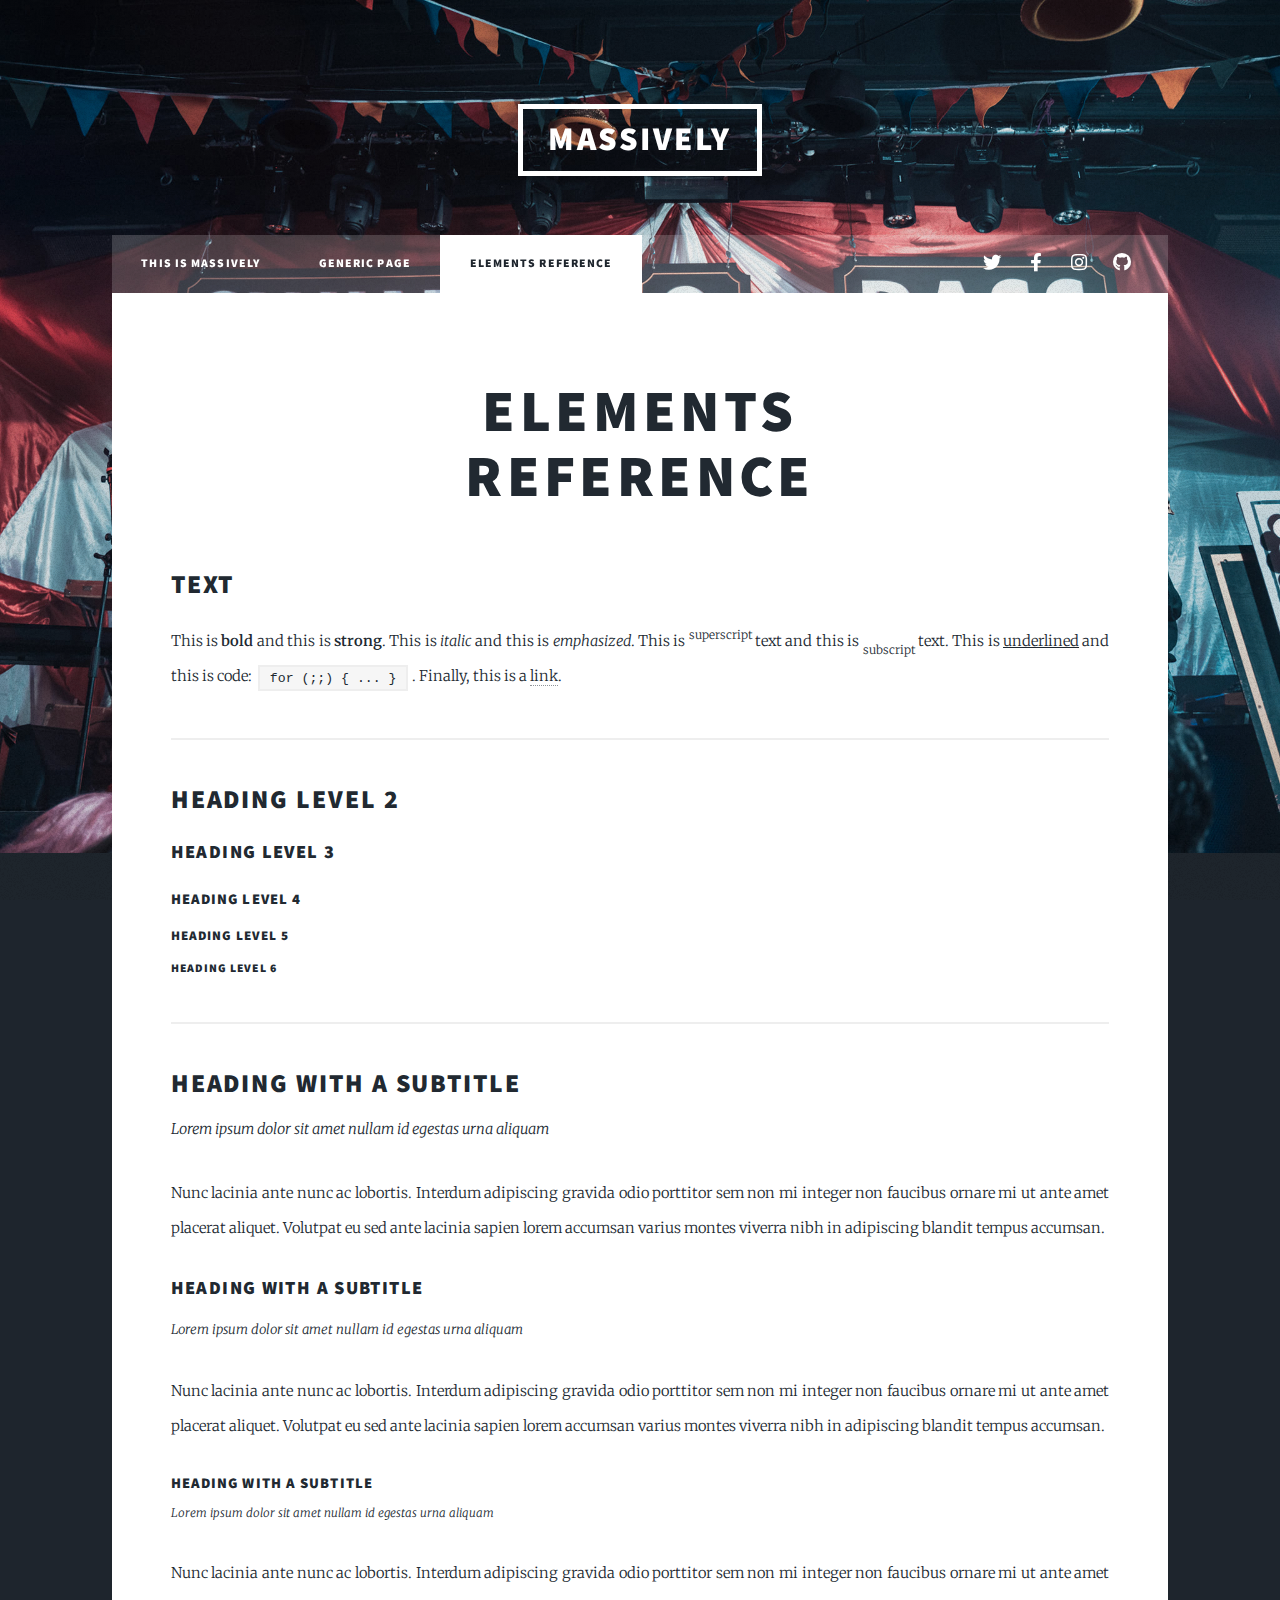
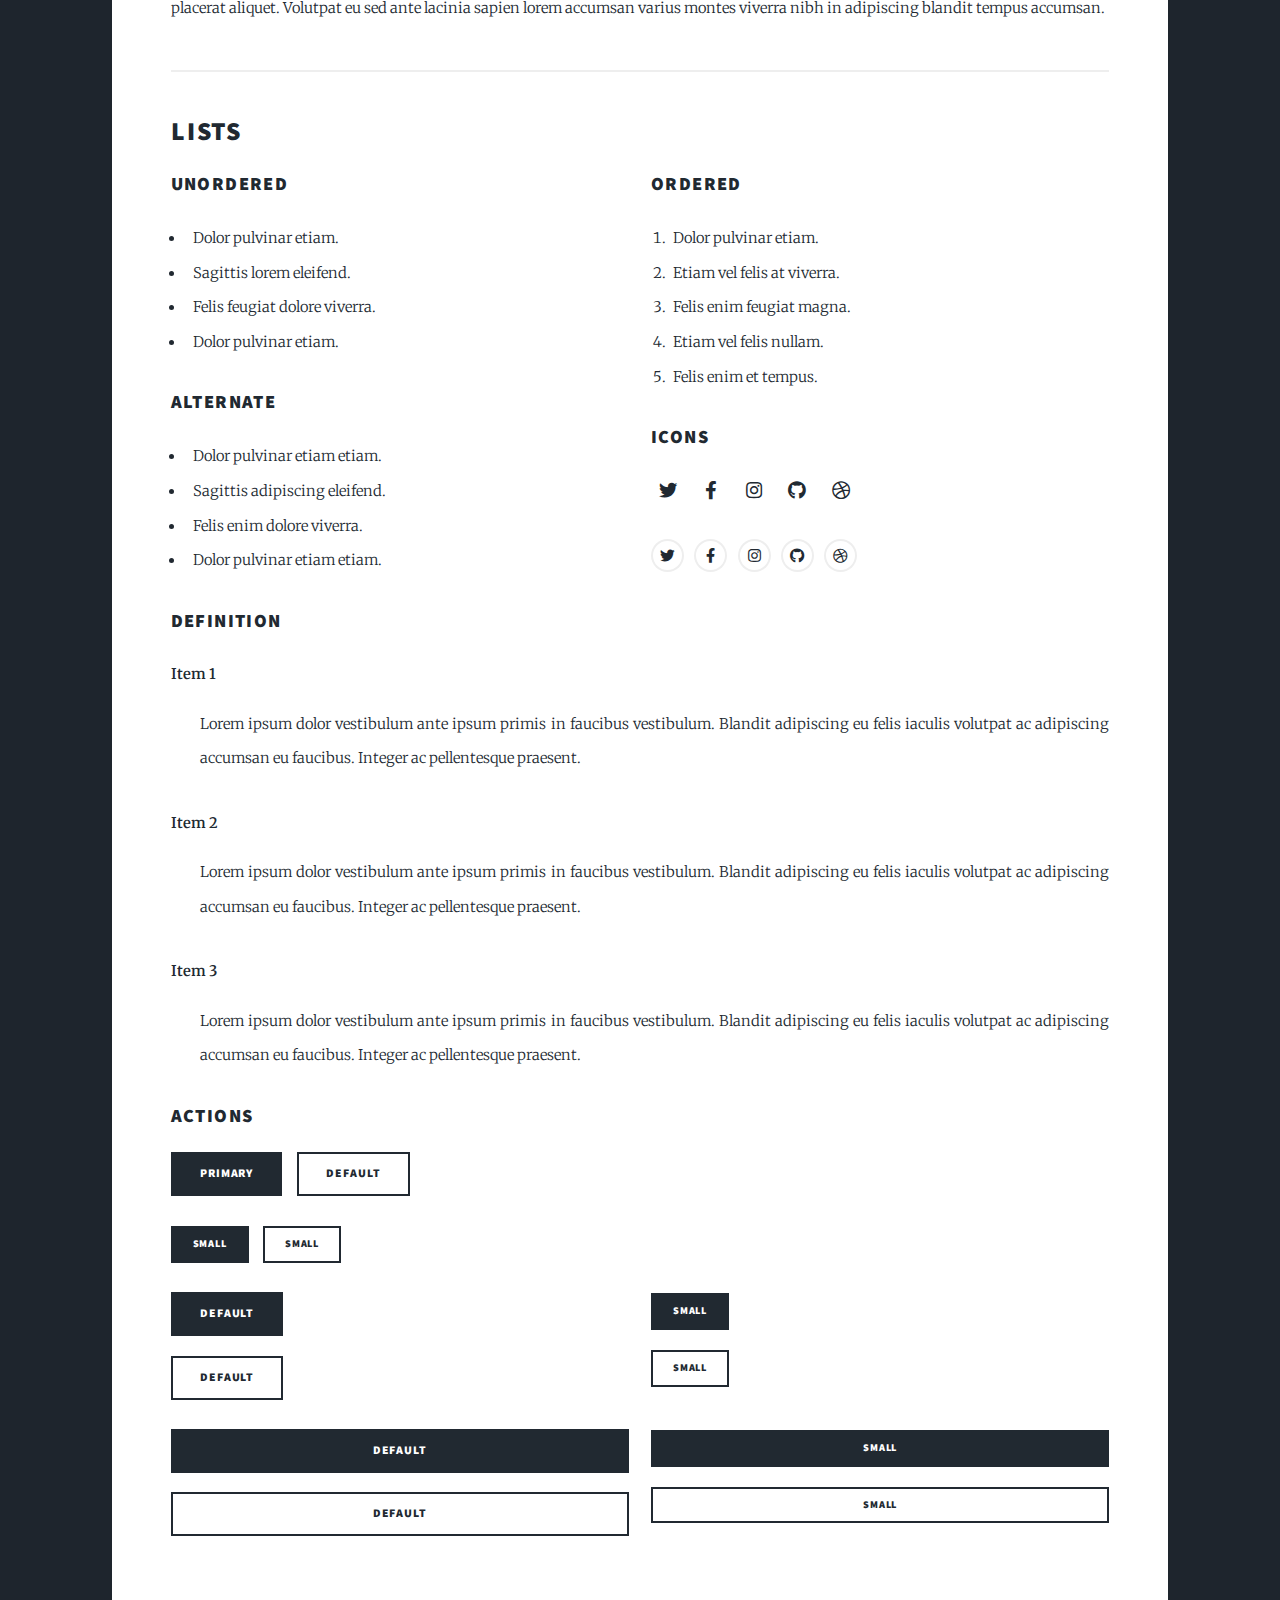
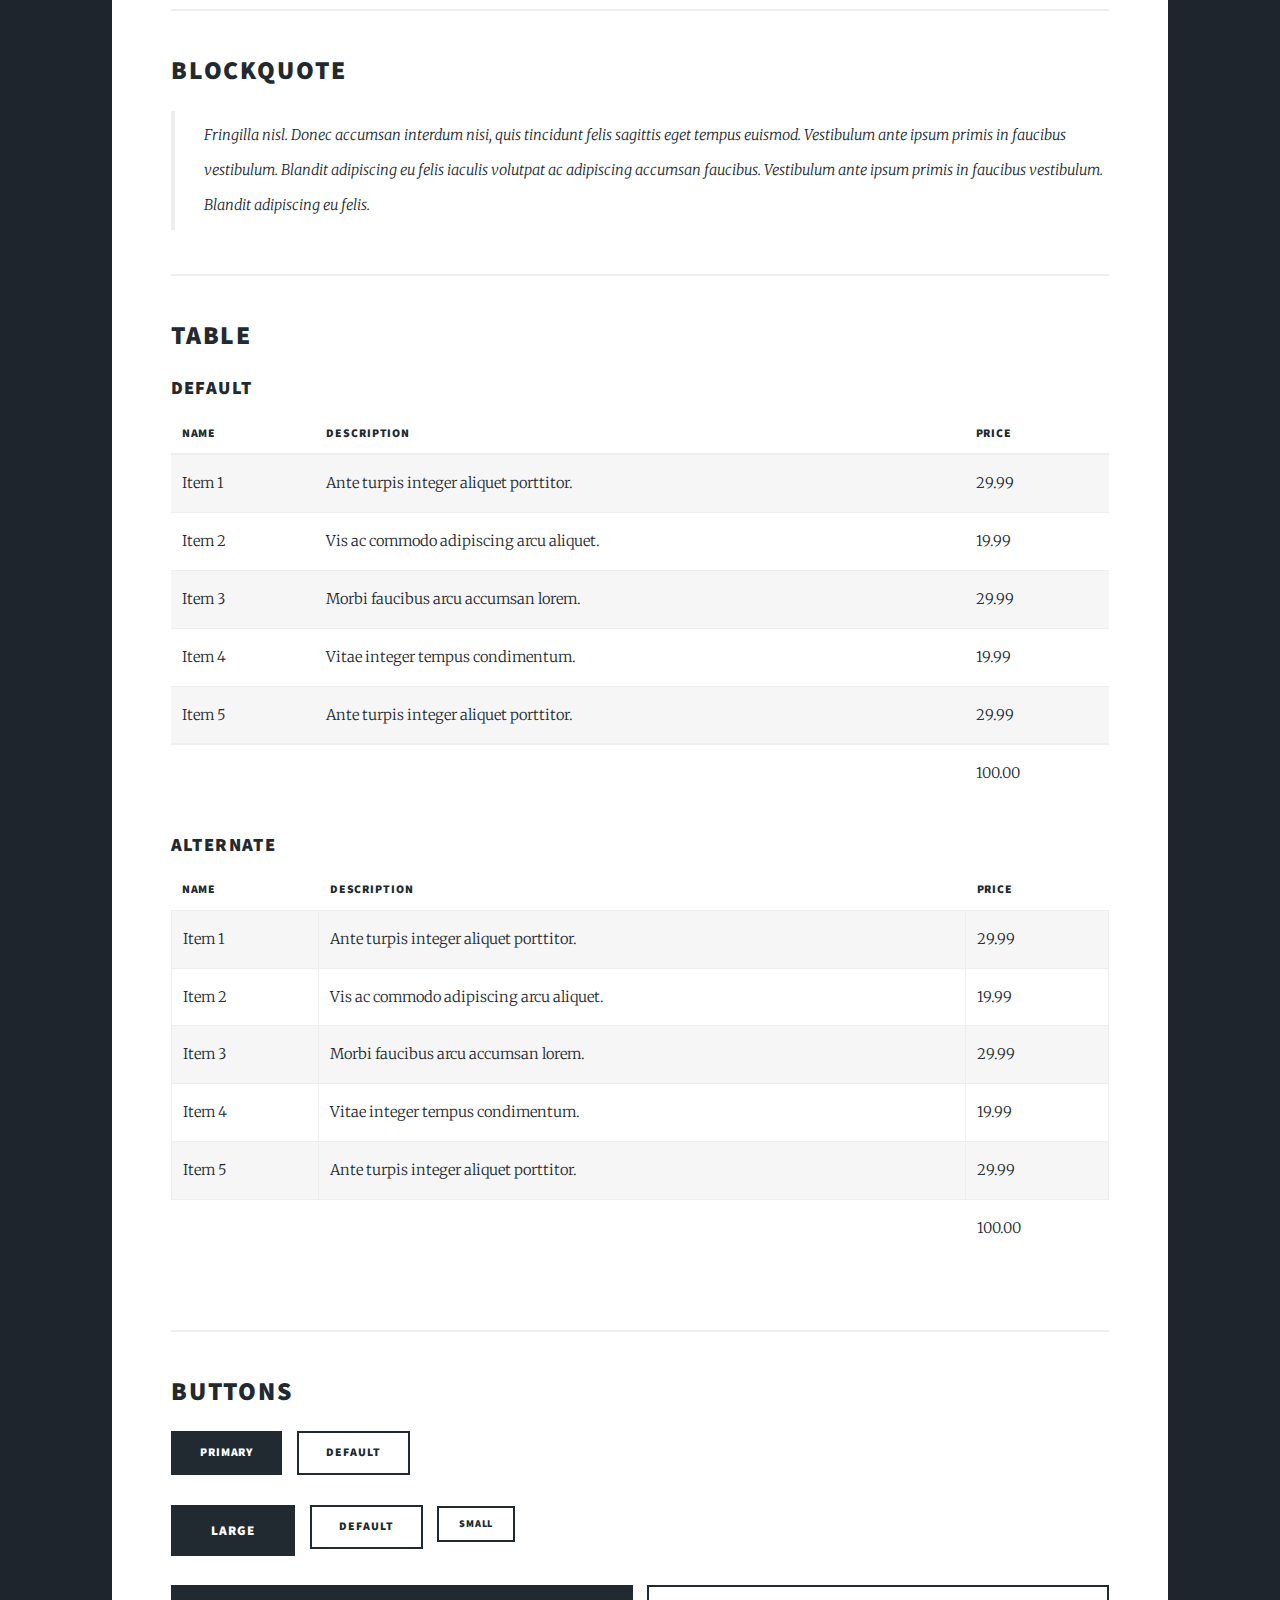
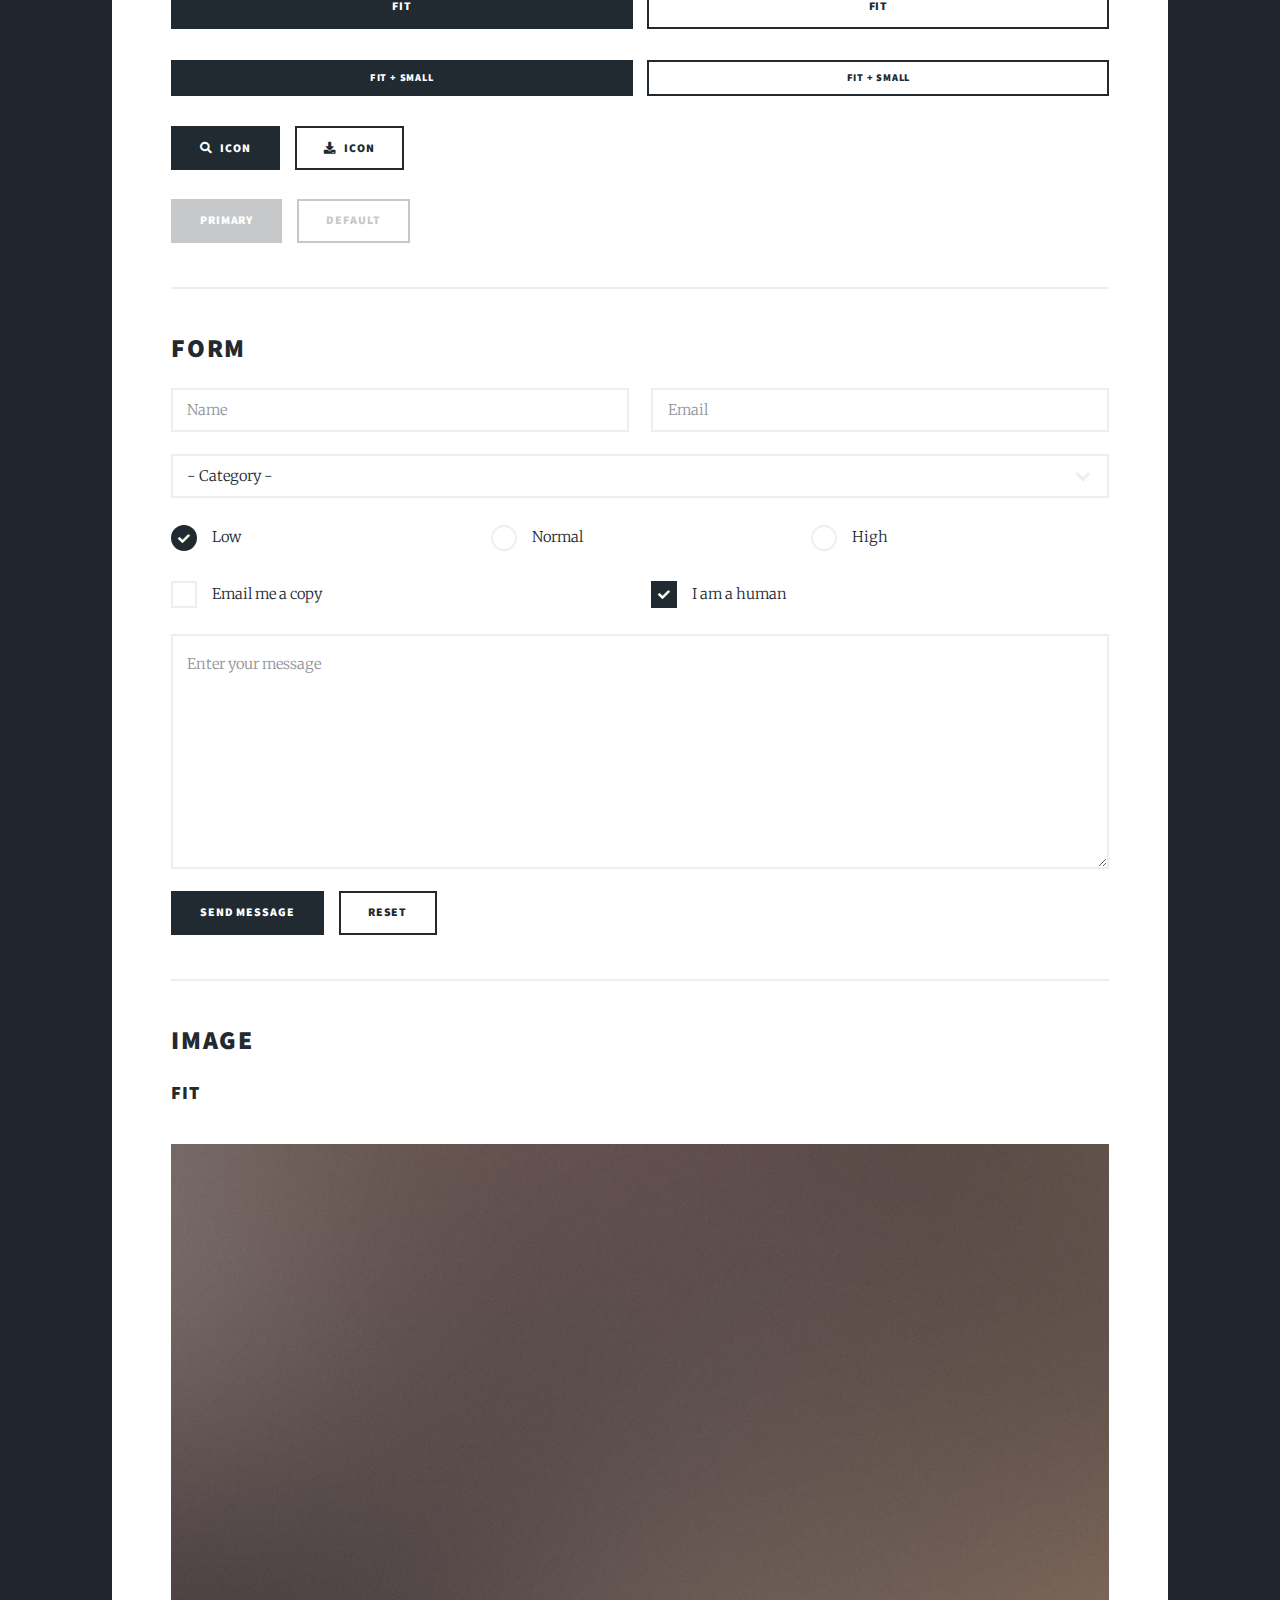
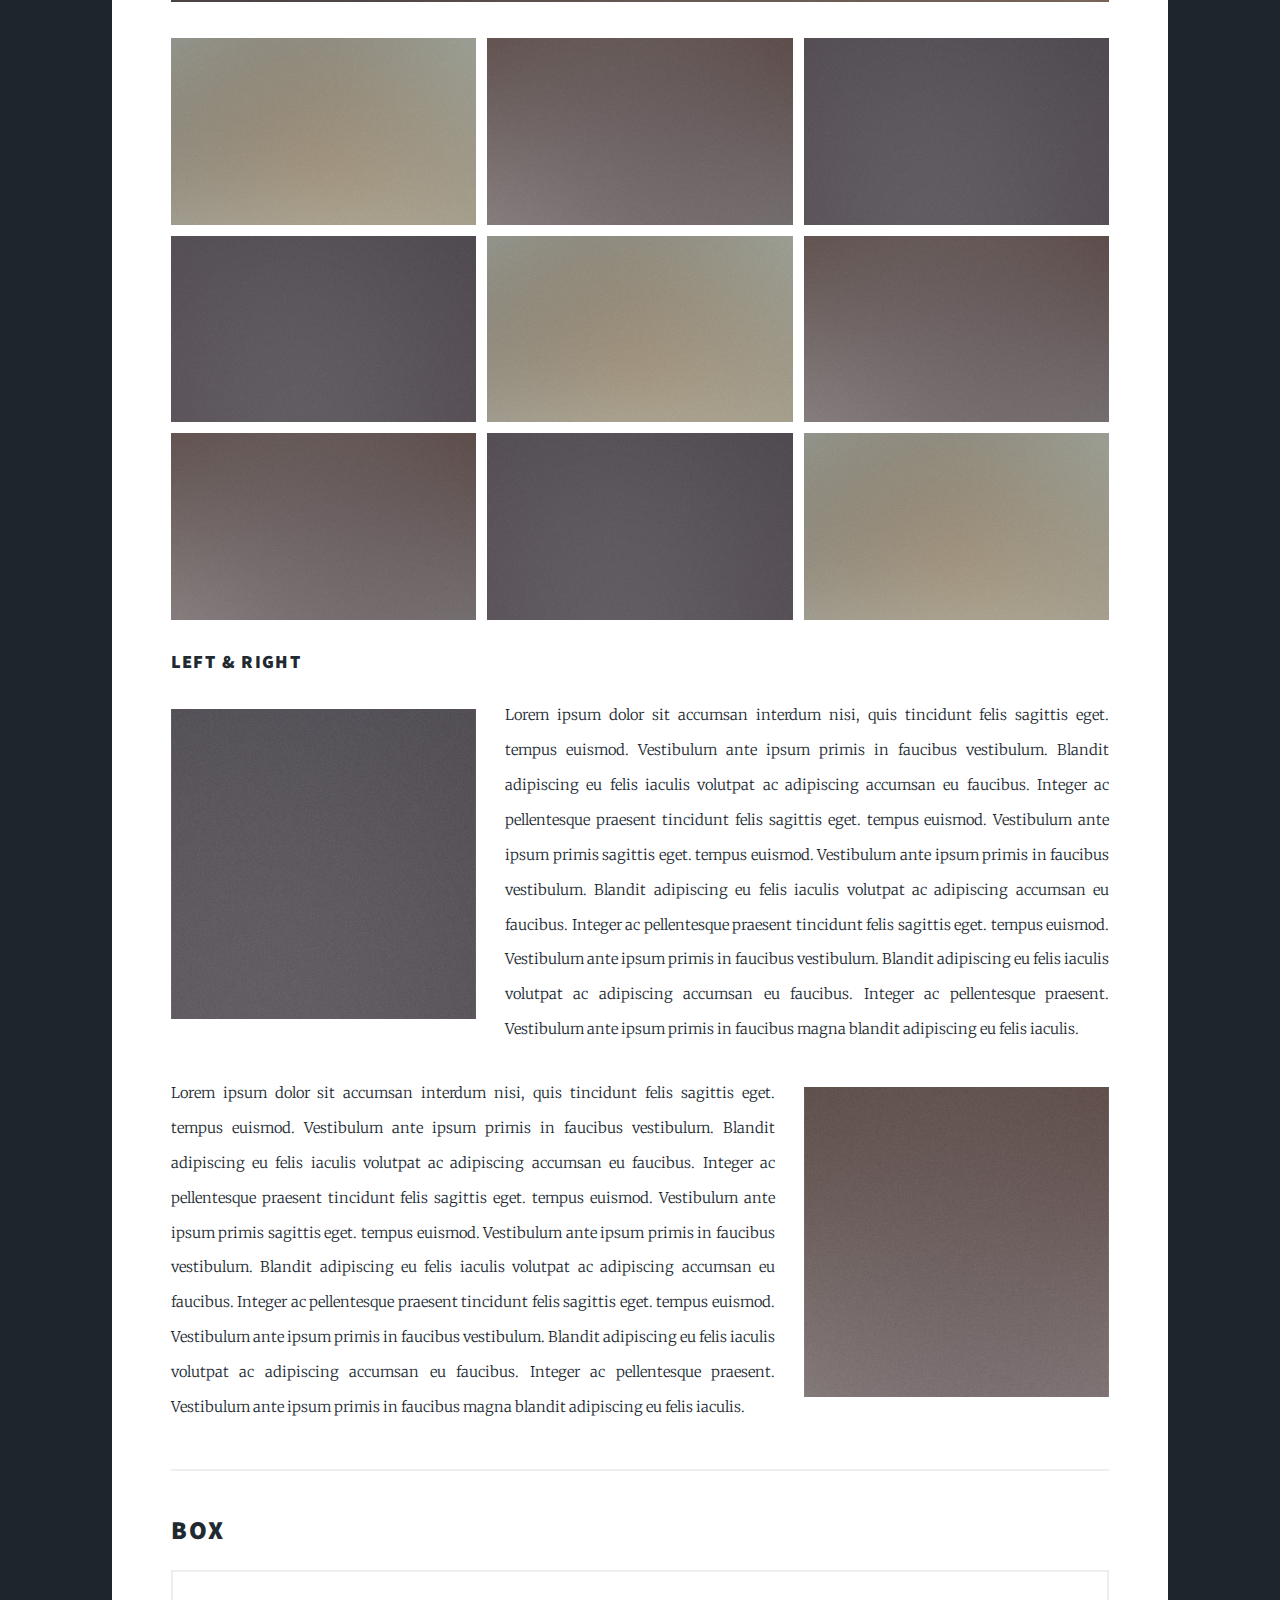
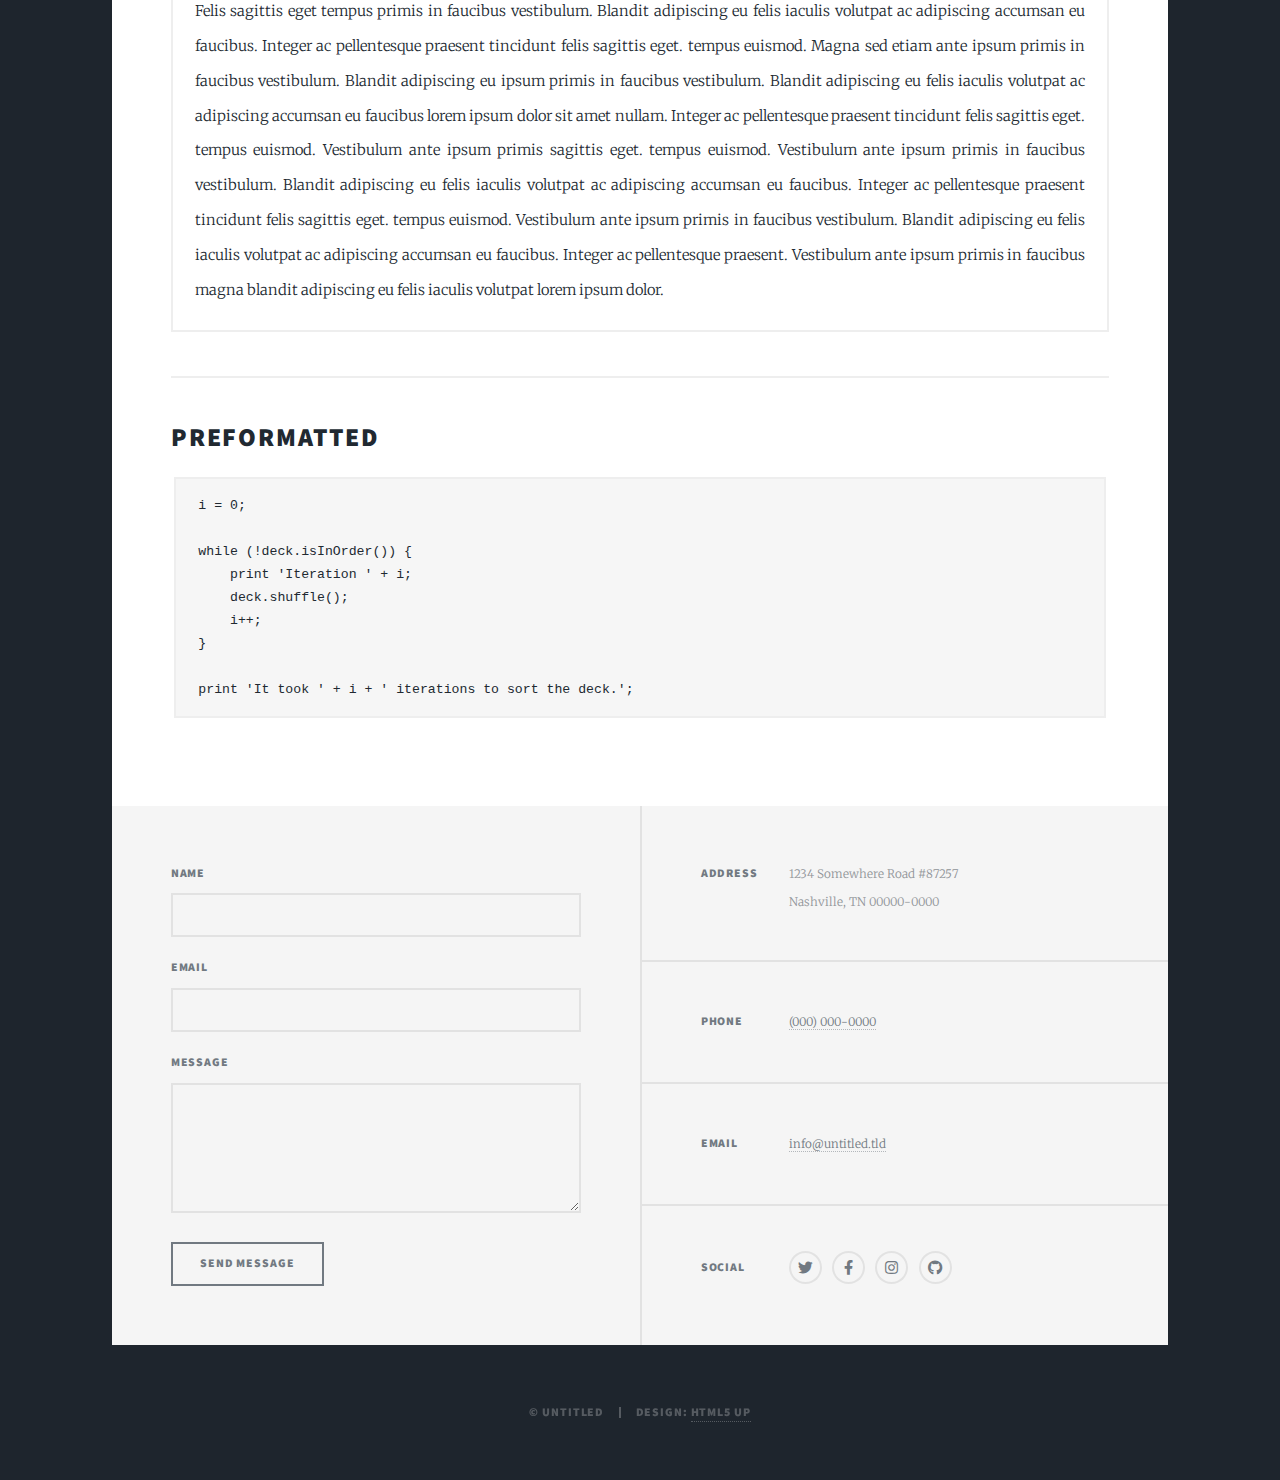
==== elements.html @ 33288eb4 "massive template" ====
<!DOCTYPE HTML>
<!--
	Massively by HTML5 UP
	html5up.net | @ajlkn
	Free for personal and commercial use under the CCA 3.0 license (html5up.net/license)
-->
<html>
	<head>
		<title>Elements Reference - Massively by HTML5 UP</title>
		<meta charset="utf-8" />
		<meta name="viewport" content="width=device-width, initial-scale=1, user-scalable=no" />
		<link rel="stylesheet" href="assets/css/main.css" />
		<noscript><link rel="stylesheet" href="assets/css/noscript.css" /></noscript>
	</head>
	<body class="is-preload">

		<!-- Wrapper -->
			<div id="wrapper">

				<!-- Header -->
					<header id="header">
						<a href="index.html" class="logo">Massively</a>
					</header>

				<!-- Nav -->
					<nav id="nav">
						<ul class="links">
							<li><a href="index.html">This is Massively</a></li>
							<li><a href="generic.html">Generic Page</a></li>
							<li class="active"><a href="elements.html">Elements Reference</a></li>
						</ul>
						<ul class="icons">
							<li><a href="#" class="icon brands fa-twitter"><span class="label">Twitter</span></a></li>
							<li><a href="#" class="icon brands fa-facebook-f"><span class="label">Facebook</span></a></li>
							<li><a href="#" class="icon brands fa-instagram"><span class="label">Instagram</span></a></li>
							<li><a href="#" class="icon brands fa-github"><span class="label">GitHub</span></a></li>
						</ul>
					</nav>

				<!-- Main -->
					<div id="main">

						<!-- Post -->
							<section class="post">
								<header class="major">
									<h1>Elements<br />
									Reference</h1>
								</header>

								<!-- Text stuff -->
									<h2>Text</h2>
									<p>This is <b>bold</b> and this is <strong>strong</strong>. This is <i>italic</i> and this is <em>emphasized</em>.
									This is <sup>superscript</sup> text and this is <sub>subscript</sub> text.
									This is <u>underlined</u> and this is code: <code>for (;;) { ... }</code>.
									Finally, this is a <a href="#">link</a>.</p>
									<hr />
									<h2>Heading Level 2</h2>
									<h3>Heading Level 3</h3>
									<h4>Heading Level 4</h4>
									<h5>Heading Level 5</h5>
									<h6>Heading Level 6</h6>
									<hr />
									<header>
										<h2>Heading with a Subtitle</h2>
										<p>Lorem ipsum dolor sit amet nullam id egestas urna aliquam</p>
									</header>
									<p>Nunc lacinia ante nunc ac lobortis. Interdum adipiscing gravida odio porttitor sem non mi integer non faucibus ornare mi ut ante amet placerat aliquet. Volutpat eu sed ante lacinia sapien lorem accumsan varius montes viverra nibh in adipiscing blandit tempus accumsan.</p>
									<header>
										<h3>Heading with a Subtitle</h3>
										<p>Lorem ipsum dolor sit amet nullam id egestas urna aliquam</p>
									</header>
									<p>Nunc lacinia ante nunc ac lobortis. Interdum adipiscing gravida odio porttitor sem non mi integer non faucibus ornare mi ut ante amet placerat aliquet. Volutpat eu sed ante lacinia sapien lorem accumsan varius montes viverra nibh in adipiscing blandit tempus accumsan.</p>
									<header>
										<h4>Heading with a Subtitle</h4>
										<p>Lorem ipsum dolor sit amet nullam id egestas urna aliquam</p>
									</header>
									<p>Nunc lacinia ante nunc ac lobortis. Interdum adipiscing gravida odio porttitor sem non mi integer non faucibus ornare mi ut ante amet placerat aliquet. Volutpat eu sed ante lacinia sapien lorem accumsan varius montes viverra nibh in adipiscing blandit tempus accumsan.</p>

									<hr />

								<!-- Lists -->
									<h2>Lists</h2>
									<div class="row">
										<div class="col-6 col-12-small">

											<h3>Unordered</h3>
											<ul>
												<li>Dolor pulvinar etiam.</li>
												<li>Sagittis lorem eleifend.</li>
												<li>Felis feugiat dolore viverra.</li>
												<li>Dolor pulvinar etiam.</li>
											</ul>

											<h3>Alternate</h3>
											<ul class="alt">
												<li>Dolor pulvinar etiam etiam.</li>
												<li>Sagittis adipiscing eleifend.</li>
												<li>Felis enim dolore viverra.</li>
												<li>Dolor pulvinar etiam etiam.</li>
											</ul>

										</div>
										<div class="col-6 col-12-small">

											<h3>Ordered</h3>
											<ol>
												<li>Dolor pulvinar etiam.</li>
												<li>Etiam vel felis at viverra.</li>
												<li>Felis enim feugiat magna.</li>
												<li>Etiam vel felis nullam.</li>
												<li>Felis enim et tempus.</li>
											</ol>

											<h3>Icons</h3>
											<ul class="icons">
												<li><a href="#" class="icon brands fa-twitter"><span class="label">Twitter</span></a></li>
												<li><a href="#" class="icon brands fa-facebook-f"><span class="label">Facebook</span></a></li>
												<li><a href="#" class="icon brands fa-instagram"><span class="label">Instagram</span></a></li>
												<li><a href="#" class="icon brands fa-github"><span class="label">Github</span></a></li>
												<li><a href="#" class="icon brands fa-dribbble"><span class="label">Dribbble</span></a></li>
											</ul>
											<ul class="icons alt">
												<li><a href="#" class="icon brands alt fa-twitter"><span class="label">Twitter</span></a></li>
												<li><a href="#" class="icon brands alt fa-facebook-f"><span class="label">Facebook</span></a></li>
												<li><a href="#" class="icon brands alt fa-instagram"><span class="label">Instagram</span></a></li>
												<li><a href="#" class="icon brands alt fa-github"><span class="label">Github</span></a></li>
												<li><a href="#" class="icon brands alt fa-dribbble"><span class="label">Dribbble</span></a></li>
											</ul>

										</div>
									</div>
									<h3>Definition</h3>
									<dl>
										<dt>Item 1</dt>
										<dd>
											<p>Lorem ipsum dolor vestibulum ante ipsum primis in faucibus vestibulum. Blandit adipiscing eu felis iaculis volutpat ac adipiscing accumsan eu faucibus. Integer ac pellentesque praesent.</p>
										</dd>
										<dt>Item 2</dt>
										<dd>
											<p>Lorem ipsum dolor vestibulum ante ipsum primis in faucibus vestibulum. Blandit adipiscing eu felis iaculis volutpat ac adipiscing accumsan eu faucibus. Integer ac pellentesque praesent.</p>
										</dd>
										<dt>Item 3</dt>
										<dd>
											<p>Lorem ipsum dolor vestibulum ante ipsum primis in faucibus vestibulum. Blandit adipiscing eu felis iaculis volutpat ac adipiscing accumsan eu faucibus. Integer ac pellentesque praesent.</p>
										</dd>
									</dl>

									<h3>Actions</h3>
									<ul class="actions">
										<li><a href="#" class="button primary">Primary</a></li>
										<li><a href="#" class="button">Default</a></li>
									</ul>
									<ul class="actions small">
										<li><a href="#" class="button primary small">Small</a></li>
										<li><a href="#" class="button small">Small</a></li>
									</ul>
									<div class="row">
										<div class="col-6 col-12-small">
											<ul class="actions stacked">
												<li><a href="#" class="button primary">Default</a></li>
												<li><a href="#" class="button">Default</a></li>
											</ul>
										</div>
										<div class="col-6 col-12-small">
											<ul class="actions stacked">
												<li><a href="#" class="button primary small">Small</a></li>
												<li><a href="#" class="button small">Small</a></li>
											</ul>
										</div>
									</div>
									<div class="row">
										<div class="col-6 col-12-small">
											<ul class="actions stacked">
												<li><a href="#" class="button primary fit">Default</a></li>
												<li><a href="#" class="button fit">Default</a></li>
											</ul>
										</div>
										<div class="col-6 col-12-small">
											<ul class="actions stacked">
												<li><a href="#" class="button primary small fit">Small</a></li>
												<li><a href="#" class="button small fit">Small</a></li>
											</ul>
										</div>
									</div>

									<hr />

								<!-- Blockquote -->
									<h2>Blockquote</h2>
									<blockquote>Fringilla nisl. Donec accumsan interdum nisi, quis tincidunt felis sagittis eget tempus euismod. Vestibulum ante ipsum primis in faucibus vestibulum. Blandit adipiscing eu felis iaculis volutpat ac adipiscing accumsan faucibus. Vestibulum ante ipsum primis in faucibus vestibulum. Blandit adipiscing eu felis.</blockquote>

									<hr />

								<!-- Table -->
									<h2>Table</h2>

									<h3>Default</h3>
									<div class="table-wrapper">
										<table>
											<thead>
												<tr>
													<th>Name</th>
													<th>Description</th>
													<th>Price</th>
												</tr>
											</thead>
											<tbody>
												<tr>
													<td>Item 1</td>
													<td>Ante turpis integer aliquet porttitor.</td>
													<td>29.99</td>
												</tr>
												<tr>
													<td>Item 2</td>
													<td>Vis ac commodo adipiscing arcu aliquet.</td>
													<td>19.99</td>
												</tr>
												<tr>
													<td>Item 3</td>
													<td> Morbi faucibus arcu accumsan lorem.</td>
													<td>29.99</td>
												</tr>
												<tr>
													<td>Item 4</td>
													<td>Vitae integer tempus condimentum.</td>
													<td>19.99</td>
												</tr>
												<tr>
													<td>Item 5</td>
													<td>Ante turpis integer aliquet porttitor.</td>
													<td>29.99</td>
												</tr>
											</tbody>
											<tfoot>
												<tr>
													<td colspan="2"></td>
													<td>100.00</td>
												</tr>
											</tfoot>
										</table>
									</div>

									<h3>Alternate</h3>
									<div class="table-wrapper">
										<table class="alt">
											<thead>
												<tr>
													<th>Name</th>
													<th>Description</th>
													<th>Price</th>
												</tr>
											</thead>
											<tbody>
												<tr>
													<td>Item 1</td>
													<td>Ante turpis integer aliquet porttitor.</td>
													<td>29.99</td>
												</tr>
												<tr>
													<td>Item 2</td>
													<td>Vis ac commodo adipiscing arcu aliquet.</td>
													<td>19.99</td>
												</tr>
												<tr>
													<td>Item 3</td>
													<td> Morbi faucibus arcu accumsan lorem.</td>
													<td>29.99</td>
												</tr>
												<tr>
													<td>Item 4</td>
													<td>Vitae integer tempus condimentum.</td>
													<td>19.99</td>
												</tr>
												<tr>
													<td>Item 5</td>
													<td>Ante turpis integer aliquet porttitor.</td>
													<td>29.99</td>
												</tr>
											</tbody>
											<tfoot>
												<tr>
													<td colspan="2"></td>
													<td>100.00</td>
												</tr>
											</tfoot>
										</table>
									</div>

									<hr />

								<!-- Buttons -->
									<h2>Buttons</h2>
									<ul class="actions">
										<li><a href="#" class="button primary">Primary</a></li>
										<li><a href="#" class="button">Default</a></li>
									</ul>
									<ul class="actions">
										<li><a href="#" class="button primary large">Large</a></li>
										<li><a href="#" class="button">Default</a></li>
										<li><a href="#" class="button small">Small</a></li>
									</ul>
									<ul class="actions fit">
										<li><a href="#" class="button primary fit">Fit</a></li>
										<li><a href="#" class="button fit">Fit</a></li>
									</ul>
									<ul class="actions fit small">
										<li><a href="#" class="button primary fit small">Fit + Small</a></li>
										<li><a href="#" class="button fit small">Fit + Small</a></li>
									</ul>
									<ul class="actions">
										<li><a href="#" class="button primary icon solid fa-search">Icon</a></li>
										<li><a href="#" class="button icon solid fa-download">Icon</a></li>
									</ul>
									<ul class="actions">
										<li><span class="button primary disabled">Primary</span></li>
										<li><span class="button disabled">Default</span></li>
									</ul>

									<hr />

								<!-- Form -->
									<h2>Form</h2>

									<form method="post" action="#">
										<div class="row gtr-uniform">
											<div class="col-6 col-12-xsmall">
												<input type="text" name="demo-name" id="demo-name" value="" placeholder="Name" />
											</div>
											<div class="col-6 col-12-xsmall">
												<input type="email" name="demo-email" id="demo-email" value="" placeholder="Email" />
											</div>
											<!-- Break -->
											<div class="col-12">
												<select name="demo-category" id="demo-category">
													<option value="">- Category -</option>
													<option value="1">Manufacturing</option>
													<option value="1">Shipping</option>
													<option value="1">Administration</option>
													<option value="1">Human Resources</option>
												</select>
											</div>
											<!-- Break -->
											<div class="col-4 col-12-small">
												<input type="radio" id="demo-priority-low" name="demo-priority" checked>
												<label for="demo-priority-low">Low</label>
											</div>
											<div class="col-4 col-12-small">
												<input type="radio" id="demo-priority-normal" name="demo-priority">
												<label for="demo-priority-normal">Normal</label>
											</div>
											<div class="col-4 col-12-small">
												<input type="radio" id="demo-priority-high" name="demo-priority">
												<label for="demo-priority-high">High</label>
											</div>
											<!-- Break -->
											<div class="col-6 col-12-small">
												<input type="checkbox" id="demo-copy" name="demo-copy">
												<label for="demo-copy">Email me a copy</label>
											</div>
											<div class="col-6 col-12-small">
												<input type="checkbox" id="demo-human" name="demo-human" checked>
												<label for="demo-human">I am a human</label>
											</div>
											<!-- Break -->
											<div class="col-12">
												<textarea name="demo-message" id="demo-message" placeholder="Enter your message" rows="6"></textarea>
											</div>
											<!-- Break -->
											<div class="col-12">
												<ul class="actions">
													<li><input type="submit" value="Send Message" class="primary" /></li>
													<li><input type="reset" value="Reset" /></li>
												</ul>
											</div>
										</div>
									</form>

									<hr />

								<!-- Image -->
									<h2>Image</h2>

									<h3>Fit</h3>
									<span class="image fit"><img src="images/pic01.jpg" alt="" /></span>
									<div class="box alt">
										<div class="row gtr-50 gtr-uniform">
											<div class="col-4"><span class="image fit"><img src="images/pic02.jpg" alt="" /></span></div>
											<div class="col-4"><span class="image fit"><img src="images/pic03.jpg" alt="" /></span></div>
											<div class="col-4"><span class="image fit"><img src="images/pic04.jpg" alt="" /></span></div>
											<!-- Break -->
											<div class="col-4"><span class="image fit"><img src="images/pic04.jpg" alt="" /></span></div>
											<div class="col-4"><span class="image fit"><img src="images/pic02.jpg" alt="" /></span></div>
											<div class="col-4"><span class="image fit"><img src="images/pic03.jpg" alt="" /></span></div>
											<!-- Break -->
											<div class="col-4"><span class="image fit"><img src="images/pic03.jpg" alt="" /></span></div>
											<div class="col-4"><span class="image fit"><img src="images/pic04.jpg" alt="" /></span></div>
											<div class="col-4"><span class="image fit"><img src="images/pic02.jpg" alt="" /></span></div>
										</div>
									</div>

									<h3>Left &amp; Right</h3>
									<p><span class="image left"><img src="images/pic08.jpg" alt="" /></span>Lorem ipsum dolor sit accumsan interdum nisi, quis tincidunt felis sagittis eget. tempus euismod. Vestibulum ante ipsum primis in faucibus vestibulum. Blandit adipiscing eu felis iaculis volutpat ac adipiscing accumsan eu faucibus. Integer ac pellentesque praesent tincidunt felis sagittis eget. tempus euismod. Vestibulum ante ipsum primis sagittis eget. tempus euismod. Vestibulum ante ipsum primis in faucibus vestibulum. Blandit adipiscing eu felis iaculis volutpat ac adipiscing accumsan eu faucibus. Integer ac pellentesque praesent tincidunt felis sagittis eget. tempus euismod. Vestibulum ante ipsum primis in faucibus vestibulum. Blandit adipiscing eu felis iaculis volutpat ac adipiscing accumsan eu faucibus. Integer ac pellentesque praesent. Vestibulum ante ipsum primis in faucibus magna blandit adipiscing eu felis iaculis.</p>
									<p><span class="image right"><img src="images/pic09.jpg" alt="" /></span>Lorem ipsum dolor sit accumsan interdum nisi, quis tincidunt felis sagittis eget. tempus euismod. Vestibulum ante ipsum primis in faucibus vestibulum. Blandit adipiscing eu felis iaculis volutpat ac adipiscing accumsan eu faucibus. Integer ac pellentesque praesent tincidunt felis sagittis eget. tempus euismod. Vestibulum ante ipsum primis sagittis eget. tempus euismod. Vestibulum ante ipsum primis in faucibus vestibulum. Blandit adipiscing eu felis iaculis volutpat ac adipiscing accumsan eu faucibus. Integer ac pellentesque praesent tincidunt felis sagittis eget. tempus euismod. Vestibulum ante ipsum primis in faucibus vestibulum. Blandit adipiscing eu felis iaculis volutpat ac adipiscing accumsan eu faucibus. Integer ac pellentesque praesent. Vestibulum ante ipsum primis in faucibus magna blandit adipiscing eu felis iaculis.</p>

									<hr />

								<!-- Box -->
									<h2>Box</h2>
									<div class="box">
										<p>Felis sagittis eget tempus primis in faucibus vestibulum. Blandit adipiscing eu felis iaculis volutpat ac adipiscing accumsan eu faucibus. Integer ac pellentesque praesent tincidunt felis sagittis eget. tempus euismod. Magna sed etiam ante ipsum primis in faucibus vestibulum. Blandit adipiscing eu ipsum primis in faucibus vestibulum. Blandit adipiscing eu felis iaculis volutpat ac adipiscing accumsan eu faucibus lorem ipsum dolor sit amet nullam. Integer ac pellentesque praesent tincidunt felis sagittis eget. tempus euismod. Vestibulum ante ipsum primis sagittis eget. tempus euismod. Vestibulum ante ipsum primis in faucibus vestibulum. Blandit adipiscing eu felis iaculis volutpat ac adipiscing accumsan eu faucibus. Integer ac pellentesque praesent tincidunt felis sagittis eget. tempus euismod. Vestibulum ante ipsum primis in faucibus vestibulum. Blandit adipiscing eu felis iaculis volutpat ac adipiscing accumsan eu faucibus. Integer ac pellentesque praesent. Vestibulum ante ipsum primis in faucibus magna blandit adipiscing eu felis iaculis volutpat lorem ipsum dolor.</p>
									</div>

									<hr />

								<!-- Preformatted Code -->
									<h2>Preformatted</h2>
									<pre><code>i = 0;

while (!deck.isInOrder()) {
    print 'Iteration ' + i;
    deck.shuffle();
    i++;
}

print 'It took ' + i + ' iterations to sort the deck.';
</code></pre>

							</section>

					</div>

				<!-- Footer -->
					<footer id="footer">
						<section>
							<form method="post" action="#">
								<div class="fields">
									<div class="field">
										<label for="name">Name</label>
										<input type="text" name="name" id="name" />
									</div>
									<div class="field">
										<label for="email">Email</label>
										<input type="text" name="email" id="email" />
									</div>
									<div class="field">
										<label for="message">Message</label>
										<textarea name="message" id="message" rows="3"></textarea>
									</div>
								</div>
								<ul class="actions">
									<li><input type="submit" value="Send Message" /></li>
								</ul>
							</form>
						</section>
						<section class="split contact">
							<section class="alt">
								<h3>Address</h3>
								<p>1234 Somewhere Road #87257<br />
								Nashville, TN 00000-0000</p>
							</section>
							<section>
								<h3>Phone</h3>
								<p><a href="#">(000) 000-0000</a></p>
							</section>
							<section>
								<h3>Email</h3>
								<p><a href="#">info@untitled.tld</a></p>
							</section>
							<section>
								<h3>Social</h3>
								<ul class="icons alt">
									<li><a href="#" class="icon brands alt fa-twitter"><span class="label">Twitter</span></a></li>
									<li><a href="#" class="icon brands alt fa-facebook-f"><span class="label">Facebook</span></a></li>
									<li><a href="#" class="icon brands alt fa-instagram"><span class="label">Instagram</span></a></li>
									<li><a href="#" class="icon brands alt fa-github"><span class="label">GitHub</span></a></li>
								</ul>
							</section>
						</section>
					</footer>

				<!-- Copyright -->
					<div id="copyright">
						<ul><li>&copy; Untitled</li><li>Design: <a href="https://html5up.net">HTML5 UP</a></li></ul>
					</div>

			</div>

		<!-- Scripts -->
			<script src="assets/js/jquery.min.js"></script>
			<script src="assets/js/jquery.scrollex.min.js"></script>
			<script src="assets/js/jquery.scrolly.min.js"></script>
			<script src="assets/js/browser.min.js"></script>
			<script src="assets/js/breakpoints.min.js"></script>
			<script src="assets/js/util.js"></script>
			<script src="assets/js/main.js"></script>

	</body>
</html>
---- assets/css/main.css ----
@import url(fontawesome-all.min.css);
@import url("https://fonts.googleapis.com/css?family=Merriweather:300,700,300italic,700italic|Source+Sans+Pro:900");

/*
	Massively by HTML5 UP
	html5up.net | @ajlkn
	Free for personal and commercial use under the CCA 3.0 license (html5up.net/license)
*/

html, body, div, span, applet, object,
iframe, h1, h2, h3, h4, h5, h6, p, blockquote,
pre, a, abbr, acronym, address, big, cite,
code, del, dfn, em, img, ins, kbd, q, s, samp,
small, strike, strong, sub, sup, tt, var, b,
u, i, center, dl, dt, dd, ol, ul, li, fieldset,
form, label, legend, table, caption, tbody,
tfoot, thead, tr, th, td, article, aside,
canvas, details, embed, figure, figcaption,
footer, header, hgroup, menu, nav, output, ruby,
section, summary, time, mark, audio, video {
	margin: 0;
	padding: 0;
	border: 0;
	font-size: 100%;
	font: inherit;
	vertical-align: baseline;}

article, aside, details, figcaption, figure,
footer, header, hgroup, menu, nav, section {
	display: block;}

body {
	line-height: 1;
}

ol, ul {
	list-style: none;
}

blockquote, q {
	quotes: none;
}

	blockquote:before, blockquote:after, q:before, q:after {
		content: '';
		content: none;
	}

table {
	border-collapse: collapse;
	border-spacing: 0;
}

body {
	-webkit-text-size-adjust: none;
}

mark {
	background-color: transparent;
	color: inherit;
}

input::-moz-focus-inner {
	border: 0;
	padding: 0;
}

input, select, textarea {
	-moz-appearance: none;
	-webkit-appearance: none;
	-ms-appearance: none;
	appearance: none;
}

/* Basic */

	@-ms-viewport {
		width: device-width;
	}

	body {
		-ms-overflow-style: scrollbar;
	}

	@media screen and (max-width: 480px) {

		html, body {
			min-width: 320px;
		}

	}

	html {
		box-sizing: border-box;
	}

	*, *:before, *:after {
		box-sizing: inherit;
	}

	body {
		background-color: #1e252d;
	}

		body.is-preload *, body.is-preload *:before, body.is-preload *:after {
			-moz-animation: none !important;
			-webkit-animation: none !important;
			-ms-animation: none !important;
			animation: none !important;
			-moz-transition: none !important;
			-webkit-transition: none !important;
			-ms-transition: none !important;
			transition: none !important;
		}

/* Type */

	html {
		font-size: 16pt;
	}

		@media screen and (max-width: 1680px) {

			html {
				font-size: 12pt;
			}

		}

		@media screen and (max-width: 1280px) {

			html {
				font-size: 11pt;
			}

		}

		@media screen and (max-width: 360px) {

			html {
				font-size: 10pt;
			}

		}

	body {
		color: #212931;
	}

	body, input, select, textarea {
		font-family: "Merriweather", Georgia, serif;
		font-weight: 300;
		font-size: 1rem;
		line-height: 2.375;
	}

	a {
		-moz-transition: color 0.2s ease-in-out, background-color 0.2s ease-in-out, border-color 0.2s ease-in-out, box-shadow 0.2s ease-in-out;
		-webkit-transition: color 0.2s ease-in-out, background-color 0.2s ease-in-out, border-color 0.2s ease-in-out, box-shadow 0.2s ease-in-out;
		-ms-transition: color 0.2s ease-in-out, background-color 0.2s ease-in-out, border-color 0.2s ease-in-out, box-shadow 0.2s ease-in-out;
		transition: color 0.2s ease-in-out, background-color 0.2s ease-in-out, border-color 0.2s ease-in-out, box-shadow 0.2s ease-in-out;
		border-bottom: dotted 1px;
		text-decoration: none;
	}

		a:hover {
			border-bottom-color: transparent;
		}

	strong, b {
		font-weight: 600;
	}

	em, i {
		font-style: italic;
	}

	p {
		text-align: justify;
		margin: 0 0 2rem 0;
	}

	h1, h2, h3, h4, h5, h6 {
		font-family: "Source Sans Pro", Helvetica, sans-serif;
		font-weight: 900;
		line-height: 1.5;
		letter-spacing: 0.075em;
		text-transform: uppercase;
		margin: 0 0 1rem 0;
	}

		h1 a, h2 a, h3 a, h4 a, h5 a, h6 a {
			border-bottom: 0;
			color: inherit;
			text-decoration: none;
		}

	h1 {
		font-size: 4rem;
		line-height: 1.1;
		margin: 0 0 2rem 0;
	}

	h2 {
		font-size: 1.75rem;
		line-height: 1.3;
		margin: 0 0 1.5rem 0;
	}

	h3 {
		font-size: 1.25rem;
		margin: 0 0 1.5rem 0;
	}

	h4 {
		font-size: 1rem;
	}

	h5 {
		font-size: 0.9rem;
	}

	h6 {
		font-size: 0.8rem;
	}

	sub {
		font-size: 0.8rem;
		position: relative;
		top: 0.5rem;
	}

	sup {
		font-size: 0.8rem;
		position: relative;
		top: -0.5rem;
	}

	blockquote {
		border-left: solid 4px;
		font-style: italic;
		margin: 0 0 2rem 0;
		padding: 0.5rem 0 0.5rem 2rem;
	}

	code {
		border: solid 2px;
		font-family: "Courier New", monospace;
		font-size: 0.9rem;
		margin: 0 0.25rem;
		padding: 0.25rem 0.65rem;
	}

	pre {
		-webkit-overflow-scrolling: touch;
		font-family: "Courier New", monospace;
		font-size: 0.9rem;
		margin: 0 0 2rem 0;
	}

		pre code {
			display: block;
			line-height: 1.75;
			padding: 1rem 1.5rem;
			overflow-x: auto;
		}

	hr {
		border: 0;
		border-bottom: solid 2px;
		margin: 3rem 0;
	}

		hr.major {
			margin: 5rem 0;
		}

	.align-left {
		text-align: left;
	}

	.align-center {
		text-align: center;
	}

	.align-right {
		text-align: right;
	}

	input, select, textarea {
		color: #212931;
	}

	a {
		color: #212931;
		border-bottom-color: rgba(33, 41, 49, 0.5);
	}

		a:hover {
			border-bottom-color: transparent;
			color: #18bfef !important;
		}

	strong, b {
		color: #212931;
	}

	h1, h2, h3, h4, h5, h6 {
		color: #212931;
	}

	blockquote {
		border-left-color: #eeeeee;
	}

	code {
		background: rgba(220, 220, 220, 0.25);
		border-color: #eeeeee;
	}

	hr {
		border-bottom-color: #eeeeee;
	}

/* Row */

	.row {
		display: flex;
		flex-wrap: wrap;
		box-sizing: border-box;
		align-items: stretch;
	}

		.row > * {
			box-sizing: border-box;
		}

		.row.gtr-uniform > * > :last-child {
			margin-bottom: 0;
		}

		.row.aln-left {
			justify-content: flex-start;
		}

		.row.aln-center {
			justify-content: center;
		}

		.row.aln-right {
			justify-content: flex-end;
		}

		.row.aln-top {
			align-items: flex-start;
		}

		.row.aln-middle {
			align-items: center;
		}

		.row.aln-bottom {
			align-items: flex-end;
		}

		.row > .imp {
			order: -1;
		}

		.row > .col-1 {
			width: 8.33333%;
		}

		.row > .off-1 {
			margin-left: 8.33333%;
		}

		.row > .col-2 {
			width: 16.66667%;
		}

		.row > .off-2 {
			margin-left: 16.66667%;
		}

		.row > .col-3 {
			width: 25%;
		}

		.row > .off-3 {
			margin-left: 25%;
		}

		.row > .col-4 {
			width: 33.33333%;
		}

		.row > .off-4 {
			margin-left: 33.33333%;
		}

		.row > .col-5 {
			width: 41.66667%;
		}

		.row > .off-5 {
			margin-left: 41.66667%;
		}

		.row > .col-6 {
			width: 50%;
		}

		.row > .off-6 {
			margin-left: 50%;
		}

		.row > .col-7 {
			width: 58.33333%;
		}

		.row > .off-7 {
			margin-left: 58.33333%;
		}

		.row > .col-8 {
			width: 66.66667%;
		}

		.row > .off-8 {
			margin-left: 66.66667%;
		}

		.row > .col-9 {
			width: 75%;
		}

		.row > .off-9 {
			margin-left: 75%;
		}

		.row > .col-10 {
			width: 83.33333%;
		}

		.row > .off-10 {
			margin-left: 83.33333%;
		}

		.row > .col-11 {
			width: 91.66667%;
		}

		.row > .off-11 {
			margin-left: 91.66667%;
		}

		.row > .col-12 {
			width: 100%;
		}

		.row > .off-12 {
			margin-left: 100%;
		}

		.row.gtr-0 {
			margin-top: 0;
			margin-left: 0rem;
		}

			.row.gtr-0 > * {
				padding: 0 0 0 0rem;
			}

			.row.gtr-0.gtr-uniform {
				margin-top: 0rem;
			}

				.row.gtr-0.gtr-uniform > * {
					padding-top: 0rem;
				}

		.row.gtr-25 {
			margin-top: 0;
			margin-left: -0.375rem;
		}

			.row.gtr-25 > * {
				padding: 0 0 0 0.375rem;
			}

			.row.gtr-25.gtr-uniform {
				margin-top: -0.375rem;
			}

				.row.gtr-25.gtr-uniform > * {
					padding-top: 0.375rem;
				}

		.row.gtr-50 {
			margin-top: 0;
			margin-left: -0.75rem;
		}

			.row.gtr-50 > * {
				padding: 0 0 0 0.75rem;
			}

			.row.gtr-50.gtr-uniform {
				margin-top: -0.75rem;
			}

				.row.gtr-50.gtr-uniform > * {
					padding-top: 0.75rem;
				}

		.row {
			margin-top: 0;
			margin-left: -1.5rem;
		}

			.row > * {
				padding: 0 0 0 1.5rem;
			}

			.row.gtr-uniform {
				margin-top: -1.5rem;
			}

				.row.gtr-uniform > * {
					padding-top: 1.5rem;
				}

		.row.gtr-150 {
			margin-top: 0;
			margin-left: -2.25rem;
		}

			.row.gtr-150 > * {
				padding: 0 0 0 2.25rem;
			}

			.row.gtr-150.gtr-uniform {
				margin-top: -2.25rem;
			}

				.row.gtr-150.gtr-uniform > * {
					padding-top: 2.25rem;
				}

		.row.gtr-200 {
			margin-top: 0;
			margin-left: -3rem;
		}

			.row.gtr-200 > * {
				padding: 0 0 0 3rem;
			}

			.row.gtr-200.gtr-uniform {
				margin-top: -3rem;
			}

				.row.gtr-200.gtr-uniform > * {
					padding-top: 3rem;
				}

		@media screen and (max-width: 1680px) {

			.row {
				display: flex;
				flex-wrap: wrap;
				box-sizing: border-box;
				align-items: stretch;
			}

				.row > * {
					box-sizing: border-box;
				}

				.row.gtr-uniform > * > :last-child {
					margin-bottom: 0;
				}

				.row.aln-left {
					justify-content: flex-start;
				}

				.row.aln-center {
					justify-content: center;
				}

				.row.aln-right {
					justify-content: flex-end;
				}

				.row.aln-top {
					align-items: flex-start;
				}

				.row.aln-middle {
					align-items: center;
				}

				.row.aln-bottom {
					align-items: flex-end;
				}

				.row > .imp-xlarge {
					order: -1;
				}

				.row > .col-1-xlarge {
					width: 8.33333%;
				}

				.row > .off-1-xlarge {
					margin-left: 8.33333%;
				}

				.row > .col-2-xlarge {
					width: 16.66667%;
				}

				.row > .off-2-xlarge {
					margin-left: 16.66667%;
				}

				.row > .col-3-xlarge {
					width: 25%;
				}

				.row > .off-3-xlarge {
					margin-left: 25%;
				}

				.row > .col-4-xlarge {
					width: 33.33333%;
				}

				.row > .off-4-xlarge {
					margin-left: 33.33333%;
				}

				.row > .col-5-xlarge {
					width: 41.66667%;
				}

				.row > .off-5-xlarge {
					margin-left: 41.66667%;
				}

				.row > .col-6-xlarge {
					width: 50%;
				}

				.row > .off-6-xlarge {
					margin-left: 50%;
				}

				.row > .col-7-xlarge {
					width: 58.33333%;
				}

				.row > .off-7-xlarge {
					margin-left: 58.33333%;
				}

				.row > .col-8-xlarge {
					width: 66.66667%;
				}

				.row > .off-8-xlarge {
					margin-left: 66.66667%;
				}

				.row > .col-9-xlarge {
					width: 75%;
				}

				.row > .off-9-xlarge {
					margin-left: 75%;
				}

				.row > .col-10-xlarge {
					width: 83.33333%;
				}

				.row > .off-10-xlarge {
					margin-left: 83.33333%;
				}

				.row > .col-11-xlarge {
					width: 91.66667%;
				}

				.row > .off-11-xlarge {
					margin-left: 91.66667%;
				}

				.row > .col-12-xlarge {
					width: 100%;
				}

				.row > .off-12-xlarge {
					margin-left: 100%;
				}

				.row.gtr-0 {
					margin-top: 0;
					margin-left: 0rem;
				}

					.row.gtr-0 > * {
						padding: 0 0 0 0rem;
					}

					.row.gtr-0.gtr-uniform {
						margin-top: 0rem;
					}

						.row.gtr-0.gtr-uniform > * {
							padding-top: 0rem;
						}

				.row.gtr-25 {
					margin-top: 0;
					margin-left: -0.375rem;
				}

					.row.gtr-25 > * {
						padding: 0 0 0 0.375rem;
					}

					.row.gtr-25.gtr-uniform {
						margin-top: -0.375rem;
					}

						.row.gtr-25.gtr-uniform > * {
							padding-top: 0.375rem;
						}

				.row.gtr-50 {
					margin-top: 0;
					margin-left: -0.75rem;
				}

					.row.gtr-50 > * {
						padding: 0 0 0 0.75rem;
					}

					.row.gtr-50.gtr-uniform {
						margin-top: -0.75rem;
					}

						.row.gtr-50.gtr-uniform > * {
							padding-top: 0.75rem;
						}

				.row {
					margin-top: 0;
					margin-left: -1.5rem;
				}

					.row > * {
						padding: 0 0 0 1.5rem;
					}

					.row.gtr-uniform {
						margin-top: -1.5rem;
					}

						.row.gtr-uniform > * {
							padding-top: 1.5rem;
						}

				.row.gtr-150 {
					margin-top: 0;
					margin-left: -2.25rem;
				}

					.row.gtr-150 > * {
						padding: 0 0 0 2.25rem;
					}

					.row.gtr-150.gtr-uniform {
						margin-top: -2.25rem;
					}

						.row.gtr-150.gtr-uniform > * {
							padding-top: 2.25rem;
						}

				.row.gtr-200 {
					margin-top: 0;
					margin-left: -3rem;
				}

					.row.gtr-200 > * {
						padding: 0 0 0 3rem;
					}

					.row.gtr-200.gtr-uniform {
						margin-top: -3rem;
					}

						.row.gtr-200.gtr-uniform > * {
							padding-top: 3rem;
						}

		}

		@media screen and (max-width: 1280px) {

			.row {
				display: flex;
				flex-wrap: wrap;
				box-sizing: border-box;
				align-items: stretch;
			}

				.row > * {
					box-sizing: border-box;
				}

				.row.gtr-uniform > * > :last-child {
					margin-bottom: 0;
				}

				.row.aln-left {
					justify-content: flex-start;
				}

				.row.aln-center {
					justify-content: center;
				}

				.row.aln-right {
					justify-content: flex-end;
				}

				.row.aln-top {
					align-items: flex-start;
				}

				.row.aln-middle {
					align-items: center;
				}

				.row.aln-bottom {
					align-items: flex-end;
				}

				.row > .imp-large {
					order: -1;
				}

				.row > .col-1-large {
					width: 8.33333%;
				}

				.row > .off-1-large {
					margin-left: 8.33333%;
				}

				.row > .col-2-large {
					width: 16.66667%;
				}

				.row > .off-2-large {
					margin-left: 16.66667%;
				}

				.row > .col-3-large {
					width: 25%;
				}

				.row > .off-3-large {
					margin-left: 25%;
				}

				.row > .col-4-large {
					width: 33.33333%;
				}

				.row > .off-4-large {
					margin-left: 33.33333%;
				}

				.row > .col-5-large {
					width: 41.66667%;
				}

				.row > .off-5-large {
					margin-left: 41.66667%;
				}

				.row > .col-6-large {
					width: 50%;
				}

				.row > .off-6-large {
					margin-left: 50%;
				}

				.row > .col-7-large {
					width: 58.33333%;
				}

				.row > .off-7-large {
					margin-left: 58.33333%;
				}

				.row > .col-8-large {
					width: 66.66667%;
				}

				.row > .off-8-large {
					margin-left: 66.66667%;
				}

				.row > .col-9-large {
					width: 75%;
				}

				.row > .off-9-large {
					margin-left: 75%;
				}

				.row > .col-10-large {
					width: 83.33333%;
				}

				.row > .off-10-large {
					margin-left: 83.33333%;
				}

				.row > .col-11-large {
					width: 91.66667%;
				}

				.row > .off-11-large {
					margin-left: 91.66667%;
				}

				.row > .col-12-large {
					width: 100%;
				}

				.row > .off-12-large {
					margin-left: 100%;
				}

				.row.gtr-0 {
					margin-top: 0;
					margin-left: 0rem;
				}

					.row.gtr-0 > * {
						padding: 0 0 0 0rem;
					}

					.row.gtr-0.gtr-uniform {
						margin-top: 0rem;
					}

						.row.gtr-0.gtr-uniform > * {
							padding-top: 0rem;
						}

				.row.gtr-25 {
					margin-top: 0;
					margin-left: -0.375rem;
				}

					.row.gtr-25 > * {
						padding: 0 0 0 0.375rem;
					}

					.row.gtr-25.gtr-uniform {
						margin-top: -0.375rem;
					}

						.row.gtr-25.gtr-uniform > * {
							padding-top: 0.375rem;
						}

				.row.gtr-50 {
					margin-top: 0;
					margin-left: -0.75rem;
				}

					.row.gtr-50 > * {
						padding: 0 0 0 0.75rem;
					}

					.row.gtr-50.gtr-uniform {
						margin-top: -0.75rem;
					}

						.row.gtr-50.gtr-uniform > * {
							padding-top: 0.75rem;
						}

				.row {
					margin-top: 0;
					margin-left: -1.5rem;
				}

					.row > * {
						padding: 0 0 0 1.5rem;
					}

					.row.gtr-uniform {
						margin-top: -1.5rem;
					}

						.row.gtr-uniform > * {
							padding-top: 1.5rem;
						}

				.row.gtr-150 {
					margin-top: 0;
					margin-left: -2.25rem;
				}

					.row.gtr-150 > * {
						padding: 0 0 0 2.25rem;
					}

					.row.gtr-150.gtr-uniform {
						margin-top: -2.25rem;
					}

						.row.gtr-150.gtr-uniform > * {
							padding-top: 2.25rem;
						}

				.row.gtr-200 {
					margin-top: 0;
					margin-left: -3rem;
				}

					.row.gtr-200 > * {
						padding: 0 0 0 3rem;
					}

					.row.gtr-200.gtr-uniform {
						margin-top: -3rem;
					}

						.row.gtr-200.gtr-uniform > * {
							padding-top: 3rem;
						}

		}

		@media screen and (max-width: 980px) {

			.row {
				display: flex;
				flex-wrap: wrap;
				box-sizing: border-box;
				align-items: stretch;
			}

				.row > * {
					box-sizing: border-box;
				}

				.row.gtr-uniform > * > :last-child {
					margin-bottom: 0;
				}

				.row.aln-left {
					justify-content: flex-start;
				}

				.row.aln-center {
					justify-content: center;
				}

				.row.aln-right {
					justify-content: flex-end;
				}

				.row.aln-top {
					align-items: flex-start;
				}

				.row.aln-middle {
					align-items: center;
				}

				.row.aln-bottom {
					align-items: flex-end;
				}

				.row > .imp-medium {
					order: -1;
				}

				.row > .col-1-medium {
					width: 8.33333%;
				}

				.row > .off-1-medium {
					margin-left: 8.33333%;
				}

				.row > .col-2-medium {
					width: 16.66667%;
				}

				.row > .off-2-medium {
					margin-left: 16.66667%;
				}

				.row > .col-3-medium {
					width: 25%;
				}

				.row > .off-3-medium {
					margin-left: 25%;
				}

				.row > .col-4-medium {
					width: 33.33333%;
				}

				.row > .off-4-medium {
					margin-left: 33.33333%;
				}

				.row > .col-5-medium {
					width: 41.66667%;
				}

				.row > .off-5-medium {
					margin-left: 41.66667%;
				}

				.row > .col-6-medium {
					width: 50%;
				}

				.row > .off-6-medium {
					margin-left: 50%;
				}

				.row > .col-7-medium {
					width: 58.33333%;
				}

				.row > .off-7-medium {
					margin-left: 58.33333%;
				}

				.row > .col-8-medium {
					width: 66.66667%;
				}

				.row > .off-8-medium {
					margin-left: 66.66667%;
				}

				.row > .col-9-medium {
					width: 75%;
				}

				.row > .off-9-medium {
					margin-left: 75%;
				}

				.row > .col-10-medium {
					width: 83.33333%;
				}

				.row > .off-10-medium {
					margin-left: 83.33333%;
				}

				.row > .col-11-medium {
					width: 91.66667%;
				}

				.row > .off-11-medium {
					margin-left: 91.66667%;
				}

				.row > .col-12-medium {
					width: 100%;
				}

				.row > .off-12-medium {
					margin-left: 100%;
				}

				.row.gtr-0 {
					margin-top: 0;
					margin-left: 0rem;
				}

					.row.gtr-0 > * {
						padding: 0 0 0 0rem;
					}

					.row.gtr-0.gtr-uniform {
						margin-top: 0rem;
					}

						.row.gtr-0.gtr-uniform > * {
							padding-top: 0rem;
						}

				.row.gtr-25 {
					margin-top: 0;
					margin-left: -0.375rem;
				}

					.row.gtr-25 > * {
						padding: 0 0 0 0.375rem;
					}

					.row.gtr-25.gtr-uniform {
						margin-top: -0.375rem;
					}

						.row.gtr-25.gtr-uniform > * {
							padding-top: 0.375rem;
						}

				.row.gtr-50 {
					margin-top: 0;
					margin-left: -0.75rem;
				}

					.row.gtr-50 > * {
						padding: 0 0 0 0.75rem;
					}

					.row.gtr-50.gtr-uniform {
						margin-top: -0.75rem;
					}

						.row.gtr-50.gtr-uniform > * {
							padding-top: 0.75rem;
						}

				.row {
					margin-top: 0;
					margin-left: -1.5rem;
				}

					.row > * {
						padding: 0 0 0 1.5rem;
					}

					.row.gtr-uniform {
						margin-top: -1.5rem;
					}

						.row.gtr-uniform > * {
							padding-top: 1.5rem;
						}

				.row.gtr-150 {
					margin-top: 0;
					margin-left: -2.25rem;
				}

					.row.gtr-150 > * {
						padding: 0 0 0 2.25rem;
					}

					.row.gtr-150.gtr-uniform {
						margin-top: -2.25rem;
					}

						.row.gtr-150.gtr-uniform > * {
							padding-top: 2.25rem;
						}

				.row.gtr-200 {
					margin-top: 0;
					margin-left: -3rem;
				}

					.row.gtr-200 > * {
						padding: 0 0 0 3rem;
					}

					.row.gtr-200.gtr-uniform {
						margin-top: -3rem;
					}

						.row.gtr-200.gtr-uniform > * {
							padding-top: 3rem;
						}

		}

		@media screen and (max-width: 736px) {

			.row {
				display: flex;
				flex-wrap: wrap;
				box-sizing: border-box;
				align-items: stretch;
			}

				.row > * {
					box-sizing: border-box;
				}

				.row.gtr-uniform > * > :last-child {
					margin-bottom: 0;
				}

				.row.aln-left {
					justify-content: flex-start;
				}

				.row.aln-center {
					justify-content: center;
				}

				.row.aln-right {
					justify-content: flex-end;
				}

				.row.aln-top {
					align-items: flex-start;
				}

				.row.aln-middle {
					align-items: center;
				}

				.row.aln-bottom {
					align-items: flex-end;
				}

				.row > .imp-small {
					order: -1;
				}

				.row > .col-1-small {
					width: 8.33333%;
				}

				.row > .off-1-small {
					margin-left: 8.33333%;
				}

				.row > .col-2-small {
					width: 16.66667%;
				}

				.row > .off-2-small {
					margin-left: 16.66667%;
				}

				.row > .col-3-small {
					width: 25%;
				}

				.row > .off-3-small {
					margin-left: 25%;
				}

				.row > .col-4-small {
					width: 33.33333%;
				}

				.row > .off-4-small {
					margin-left: 33.33333%;
				}

				.row > .col-5-small {
					width: 41.66667%;
				}

				.row > .off-5-small {
					margin-left: 41.66667%;
				}

				.row > .col-6-small {
					width: 50%;
				}

				.row > .off-6-small {
					margin-left: 50%;
				}

				.row > .col-7-small {
					width: 58.33333%;
				}

				.row > .off-7-small {
					margin-left: 58.33333%;
				}

				.row > .col-8-small {
					width: 66.66667%;
				}

				.row > .off-8-small {
					margin-left: 66.66667%;
				}

				.row > .col-9-small {
					width: 75%;
				}

				.row > .off-9-small {
					margin-left: 75%;
				}

				.row > .col-10-small {
					width: 83.33333%;
				}

				.row > .off-10-small {
					margin-left: 83.33333%;
				}

				.row > .col-11-small {
					width: 91.66667%;
				}

				.row > .off-11-small {
					margin-left: 91.66667%;
				}

				.row > .col-12-small {
					width: 100%;
				}

				.row > .off-12-small {
					margin-left: 100%;
				}

				.row.gtr-0 {
					margin-top: 0;
					margin-left: 0rem;
				}

					.row.gtr-0 > * {
						padding: 0 0 0 0rem;
					}

					.row.gtr-0.gtr-uniform {
						margin-top: 0rem;
					}

						.row.gtr-0.gtr-uniform > * {
							padding-top: 0rem;
						}

				.row.gtr-25 {
					margin-top: 0;
					margin-left: -0.375rem;
				}

					.row.gtr-25 > * {
						padding: 0 0 0 0.375rem;
					}

					.row.gtr-25.gtr-uniform {
						margin-top: -0.375rem;
					}

						.row.gtr-25.gtr-uniform > * {
							padding-top: 0.375rem;
						}

				.row.gtr-50 {
					margin-top: 0;
					margin-left: -0.75rem;
				}

					.row.gtr-50 > * {
						padding: 0 0 0 0.75rem;
					}

					.row.gtr-50.gtr-uniform {
						margin-top: -0.75rem;
					}

						.row.gtr-50.gtr-uniform > * {
							padding-top: 0.75rem;
						}

				.row {
					margin-top: 0;
					margin-left: -1.5rem;
				}

					.row > * {
						padding: 0 0 0 1.5rem;
					}

					.row.gtr-uniform {
						margin-top: -1.5rem;
					}

						.row.gtr-uniform > * {
							padding-top: 1.5rem;
						}

				.row.gtr-150 {
					margin-top: 0;
					margin-left: -2.25rem;
				}

					.row.gtr-150 > * {
						padding: 0 0 0 2.25rem;
					}

					.row.gtr-150.gtr-uniform {
						margin-top: -2.25rem;
					}

						.row.gtr-150.gtr-uniform > * {
							padding-top: 2.25rem;
						}

				.row.gtr-200 {
					margin-top: 0;
					margin-left: -3rem;
				}

					.row.gtr-200 > * {
						padding: 0 0 0 3rem;
					}

					.row.gtr-200.gtr-uniform {
						margin-top: -3rem;
					}

						.row.gtr-200.gtr-uniform > * {
							padding-top: 3rem;
						}

		}

		@media screen and (max-width: 480px) {

			.row {
				display: flex;
				flex-wrap: wrap;
				box-sizing: border-box;
				align-items: stretch;
			}

				.row > * {
					box-sizing: border-box;
				}

				.row.gtr-uniform > * > :last-child {
					margin-bottom: 0;
				}

				.row.aln-left {
					justify-content: flex-start;
				}

				.row.aln-center {
					justify-content: center;
				}

				.row.aln-right {
					justify-content: flex-end;
				}

				.row.aln-top {
					align-items: flex-start;
				}

				.row.aln-middle {
					align-items: center;
				}

				.row.aln-bottom {
					align-items: flex-end;
				}

				.row > .imp-xsmall {
					order: -1;
				}

				.row > .col-1-xsmall {
					width: 8.33333%;
				}

				.row > .off-1-xsmall {
					margin-left: 8.33333%;
				}

				.row > .col-2-xsmall {
					width: 16.66667%;
				}

				.row > .off-2-xsmall {
					margin-left: 16.66667%;
				}

				.row > .col-3-xsmall {
					width: 25%;
				}

				.row > .off-3-xsmall {
					margin-left: 25%;
				}

				.row > .col-4-xsmall {
					width: 33.33333%;
				}

				.row > .off-4-xsmall {
					margin-left: 33.33333%;
				}

				.row > .col-5-xsmall {
					width: 41.66667%;
				}

				.row > .off-5-xsmall {
					margin-left: 41.66667%;
				}

				.row > .col-6-xsmall {
					width: 50%;
				}

				.row > .off-6-xsmall {
					margin-left: 50%;
				}

				.row > .col-7-xsmall {
					width: 58.33333%;
				}

				.row > .off-7-xsmall {
					margin-left: 58.33333%;
				}

				.row > .col-8-xsmall {
					width: 66.66667%;
				}

				.row > .off-8-xsmall {
					margin-left: 66.66667%;
				}

				.row > .col-9-xsmall {
					width: 75%;
				}

				.row > .off-9-xsmall {
					margin-left: 75%;
				}

				.row > .col-10-xsmall {
					width: 83.33333%;
				}

				.row > .off-10-xsmall {
					margin-left: 83.33333%;
				}

				.row > .col-11-xsmall {
					width: 91.66667%;
				}

				.row > .off-11-xsmall {
					margin-left: 91.66667%;
				}

				.row > .col-12-xsmall {
					width: 100%;
				}

				.row > .off-12-xsmall {
					margin-left: 100%;
				}

				.row.gtr-0 {
					margin-top: 0;
					margin-left: 0rem;
				}

					.row.gtr-0 > * {
						padding: 0 0 0 0rem;
					}

					.row.gtr-0.gtr-uniform {
						margin-top: 0rem;
					}

						.row.gtr-0.gtr-uniform > * {
							padding-top: 0rem;
						}

				.row.gtr-25 {
					margin-top: 0;
					margin-left: -0.375rem;
				}

					.row.gtr-25 > * {
						padding: 0 0 0 0.375rem;
					}

					.row.gtr-25.gtr-uniform {
						margin-top: -0.375rem;
					}

						.row.gtr-25.gtr-uniform > * {
							padding-top: 0.375rem;
						}

				.row.gtr-50 {
					margin-top: 0;
					margin-left: -0.75rem;
				}

					.row.gtr-50 > * {
						padding: 0 0 0 0.75rem;
					}

					.row.gtr-50.gtr-uniform {
						margin-top: -0.75rem;
					}

						.row.gtr-50.gtr-uniform > * {
							padding-top: 0.75rem;
						}

				.row {
					margin-top: 0;
					margin-left: -1.5rem;
				}

					.row > * {
						padding: 0 0 0 1.5rem;
					}

					.row.gtr-uniform {
						margin-top: -1.5rem;
					}

						.row.gtr-uniform > * {
							padding-top: 1.5rem;
						}

				.row.gtr-150 {
					margin-top: 0;
					margin-left: -2.25rem;
				}

					.row.gtr-150 > * {
						padding: 0 0 0 2.25rem;
					}

					.row.gtr-150.gtr-uniform {
						margin-top: -2.25rem;
					}

						.row.gtr-150.gtr-uniform > * {
							padding-top: 2.25rem;
						}

				.row.gtr-200 {
					margin-top: 0;
					margin-left: -3rem;
				}

					.row.gtr-200 > * {
						padding: 0 0 0 3rem;
					}

					.row.gtr-200.gtr-uniform {
						margin-top: -3rem;
					}

						.row.gtr-200.gtr-uniform > * {
							padding-top: 3rem;
						}

		}

		@media screen and (max-width: 360px) {

			.row {
				display: flex;
				flex-wrap: wrap;
				box-sizing: border-box;
				align-items: stretch;
			}

				.row > * {
					box-sizing: border-box;
				}

				.row.gtr-uniform > * > :last-child {
					margin-bottom: 0;
				}

				.row.aln-left {
					justify-content: flex-start;
				}

				.row.aln-center {
					justify-content: center;
				}

				.row.aln-right {
					justify-content: flex-end;
				}

				.row.aln-top {
					align-items: flex-start;
				}

				.row.aln-middle {
					align-items: center;
				}

				.row.aln-bottom {
					align-items: flex-end;
				}

				.row > .imp-xxsmall {
					order: -1;
				}

				.row > .col-1-xxsmall {
					width: 8.33333%;
				}

				.row > .off-1-xxsmall {
					margin-left: 8.33333%;
				}

				.row > .col-2-xxsmall {
					width: 16.66667%;
				}

				.row > .off-2-xxsmall {
					margin-left: 16.66667%;
				}

				.row > .col-3-xxsmall {
					width: 25%;
				}

				.row > .off-3-xxsmall {
					margin-left: 25%;
				}

				.row > .col-4-xxsmall {
					width: 33.33333%;
				}

				.row > .off-4-xxsmall {
					margin-left: 33.33333%;
				}

				.row > .col-5-xxsmall {
					width: 41.66667%;
				}

				.row > .off-5-xxsmall {
					margin-left: 41.66667%;
				}

				.row > .col-6-xxsmall {
					width: 50%;
				}

				.row > .off-6-xxsmall {
					margin-left: 50%;
				}

				.row > .col-7-xxsmall {
					width: 58.33333%;
				}

				.row > .off-7-xxsmall {
					margin-left: 58.33333%;
				}

				.row > .col-8-xxsmall {
					width: 66.66667%;
				}

				.row > .off-8-xxsmall {
					margin-left: 66.66667%;
				}

				.row > .col-9-xxsmall {
					width: 75%;
				}

				.row > .off-9-xxsmall {
					margin-left: 75%;
				}

				.row > .col-10-xxsmall {
					width: 83.33333%;
				}

				.row > .off-10-xxsmall {
					margin-left: 83.33333%;
				}

				.row > .col-11-xxsmall {
					width: 91.66667%;
				}

				.row > .off-11-xxsmall {
					margin-left: 91.66667%;
				}

				.row > .col-12-xxsmall {
					width: 100%;
				}

				.row > .off-12-xxsmall {
					margin-left: 100%;
				}

				.row.gtr-0 {
					margin-top: 0;
					margin-left: 0rem;
				}

					.row.gtr-0 > * {
						padding: 0 0 0 0rem;
					}

					.row.gtr-0.gtr-uniform {
						margin-top: 0rem;
					}

						.row.gtr-0.gtr-uniform > * {
							padding-top: 0rem;
						}

				.row.gtr-25 {
					margin-top: 0;
					margin-left: -0.375rem;
				}

					.row.gtr-25 > * {
						padding: 0 0 0 0.375rem;
					}

					.row.gtr-25.gtr-uniform {
						margin-top: -0.375rem;
					}

						.row.gtr-25.gtr-uniform > * {
							padding-top: 0.375rem;
						}

				.row.gtr-50 {
					margin-top: 0;
					margin-left: -0.75rem;
				}

					.row.gtr-50 > * {
						padding: 0 0 0 0.75rem;
					}

					.row.gtr-50.gtr-uniform {
						margin-top: -0.75rem;
					}

						.row.gtr-50.gtr-uniform > * {
							padding-top: 0.75rem;
						}

				.row {
					margin-top: 0;
					margin-left: -1.5rem;
				}

					.row > * {
						padding: 0 0 0 1.5rem;
					}

					.row.gtr-uniform {
						margin-top: -1.5rem;
					}

						.row.gtr-uniform > * {
							padding-top: 1.5rem;
						}

				.row.gtr-150 {
					margin-top: 0;
					margin-left: -2.25rem;
				}

					.row.gtr-150 > * {
						padding: 0 0 0 2.25rem;
					}

					.row.gtr-150.gtr-uniform {
						margin-top: -2.25rem;
					}

						.row.gtr-150.gtr-uniform > * {
							padding-top: 2.25rem;
						}

				.row.gtr-200 {
					margin-top: 0;
					margin-left: -3rem;
				}

					.row.gtr-200 > * {
						padding: 0 0 0 3rem;
					}

					.row.gtr-200.gtr-uniform {
						margin-top: -3rem;
					}

						.row.gtr-200.gtr-uniform > * {
							padding-top: 3rem;
						}

		}

/* Box */

	.box {
		border: solid 2px;
		margin-bottom: 2rem;
		padding: 1.5rem;
	}

		.box > :last-child,
		.box > :last-child > :last-child,
		.box > :last-child > :last-child > :last-child {
			margin-bottom: 0;
		}

		.box.alt {
			border: 0;
			border-radius: 0;
			padding: 0;
		}

	.box {
		border-color: #eeeeee;
	}

/* Button */

	input[type="submit"],
	input[type="reset"],
	input[type="button"],
	button,
	.button {
		-moz-appearance: none;
		-webkit-appearance: none;
		-ms-appearance: none;
		appearance: none;
		-moz-transition: background-color 0.2s ease-in-out, box-shadow 0.2s ease-in-out, color 0.2s ease-in-out;
		-webkit-transition: background-color 0.2s ease-in-out, box-shadow 0.2s ease-in-out, color 0.2s ease-in-out;
		-ms-transition: background-color 0.2s ease-in-out, box-shadow 0.2s ease-in-out, color 0.2s ease-in-out;
		transition: background-color 0.2s ease-in-out, box-shadow 0.2s ease-in-out, color 0.2s ease-in-out;
		border: 0;
		border-radius: 0;
		cursor: pointer;
		display: inline-block;
		font-family: "Source Sans Pro", Helvetica, sans-serif;
		font-size: 0.8rem;
		font-weight: 900;
		letter-spacing: 0.075em;
		height: 3rem;
		line-height: 3rem;
		padding: 0 2rem;
		text-align: center;
		text-decoration: none;
		text-transform: uppercase;
		white-space: nowrap;
	}

		input[type="submit"].icon:before,
		input[type="reset"].icon:before,
		input[type="button"].icon:before,
		button.icon:before,
		.button.icon:before {
			margin-right: 0.5rem;
		}

		input[type="submit"].icon.solo,
		input[type="reset"].icon.solo,
		input[type="button"].icon.solo,
		button.icon.solo,
		.button.icon.solo {
			position: relative;
			width: 4rem;
			height: 4rem;
			line-height: 4rem;
			border-radius: 4rem;
			text-indent: 4rem;
			overflow: hidden;
			padding: 0;
			white-space: nowrap;
		}

			input[type="submit"].icon.solo:before,
			input[type="reset"].icon.solo:before,
			input[type="button"].icon.solo:before,
			button.icon.solo:before,
			.button.icon.solo:before {
				position: absolute;
				display: block;
				top: 0;
				left: 0;
				width: inherit;
				height: inherit;
				line-height: inherit;
				font-size: 1.25rem;
				margin-right: 0;
				text-align: center;
				text-indent: 0;
			}

		input[type="submit"].fit,
		input[type="reset"].fit,
		input[type="button"].fit,
		button.fit,
		.button.fit {
			width: 100%;
		}

		input[type="submit"].small,
		input[type="reset"].small,
		input[type="button"].small,
		button.small,
		.button.small {
			font-size: 0.7rem;
			height: 2.5rem;
			line-height: 2.5rem;
			padding: 0 1.5rem;
		}

		input[type="submit"].large,
		input[type="reset"].large,
		input[type="button"].large,
		button.large,
		.button.large {
			font-size: 0.9rem;
			height: 3.5rem;
			line-height: 3.5rem;
			padding: 0 2.75rem;
		}

		@media screen and (max-width: 980px) {

			input[type="submit"],
			input[type="reset"],
			input[type="button"],
			button,
			.button {
				font-size: 0.9rem;
				height: 3.25rem;
				line-height: 3.25rem;
			}

				input[type="submit"].large,
				input[type="reset"].large,
				input[type="button"].large,
				button.large,
				.button.large {
					font-size: 1rem;
					height: 3.75rem;
					line-height: 3.75rem;
				}

		}

		input[type="submit"].disabled, input[type="submit"]:disabled,
		input[type="reset"].disabled,
		input[type="reset"]:disabled,
		input[type="button"].disabled,
		input[type="button"]:disabled,
		button.disabled,
		button:disabled,
		.button.disabled,
		.button:disabled {
			pointer-events: none;
			opacity: 0.25;
		}

	input[type="submit"],
	input[type="reset"],
	input[type="button"],
	button,
	.button {
		background-color: transparent;
		box-shadow: inset 0 0 0 2px #212931;
		color: #212931 !important;
	}

		input[type="submit"]:hover,
		input[type="reset"]:hover,
		input[type="button"]:hover,
		button:hover,
		.button:hover {
			box-shadow: inset 0 0 0 2px #18bfef;
			color: #18bfef !important;
		}

		input[type="submit"].primary,
		input[type="reset"].primary,
		input[type="button"].primary,
		button.primary,
		.button.primary {
			background-color: #212931;
			box-shadow: none;
			color: #ffffff !important;
		}

			input[type="submit"].primary:hover,
			input[type="reset"].primary:hover,
			input[type="button"].primary:hover,
			button.primary:hover,
			.button.primary:hover {
				background-color: #18bfef;
			}

/* Form */

	form {
		margin: 0 0 2rem 0;
	}

		form > :last-child {
			margin-bottom: 0;
		}

		form > .fields {
			display: -moz-flex;
			display: -webkit-flex;
			display: -ms-flex;
			display: flex;
			-moz-flex-wrap: wrap;
			-webkit-flex-wrap: wrap;
			-ms-flex-wrap: wrap;
			flex-wrap: wrap;
			width: calc(100% + 3rem);
			margin: -1.5rem 0 2rem -1.5rem;
		}

			form > .fields > .field {
				-moz-flex-grow: 0;
				-webkit-flex-grow: 0;
				-ms-flex-grow: 0;
				flex-grow: 0;
				-moz-flex-shrink: 0;
				-webkit-flex-shrink: 0;
				-ms-flex-shrink: 0;
				flex-shrink: 0;
				padding: 1.5rem 0 0 1.5rem;
				width: calc(100% - 1.5rem);
			}

				form > .fields > .field.half {
					width: calc(50% - 0.75rem);
				}

				form > .fields > .field.third {
					width: calc(100%/3 - 0.5rem);
				}

				form > .fields > .field.quarter {
					width: calc(25% - 0.375rem);
				}

		@media screen and (max-width: 480px) {

			form > .fields {
				width: calc(100% + 3rem);
				margin: -1.5rem 0 2rem -1.5rem;
			}

				form > .fields > .field {
					padding: 1.5rem 0 0 1.5rem;
					width: calc(100% - 1.5rem);
				}

					form > .fields > .field.half {
						width: calc(100% - 1.5rem);
					}

					form > .fields > .field.third {
						width: calc(100% - 1.5rem);
					}

					form > .fields > .field.quarter {
						width: calc(100% - 1.5rem);
					}

		}

	label {
		display: block;
		font-family: "Source Sans Pro", Helvetica, sans-serif;
		font-weight: 900;
		line-height: 1.5;
		letter-spacing: 0.075em;
		font-size: 0.8rem;
		text-transform: uppercase;
		margin: 0 0 0.75rem 0;
	}

		@media screen and (max-width: 980px) {

			label {
				font-size: 0.9rem;
			}

		}

	input[type="text"],
	input[type="password"],
	input[type="email"],
	select,
	textarea {
		-moz-appearance: none;
		-webkit-appearance: none;
		-ms-appearance: none;
		appearance: none;
		background: transparent;
		border-radius: 0;
		border: solid 2px;
		color: inherit;
		display: block;
		outline: 0;
		padding: 0 1rem;
		text-decoration: none;
		width: 100%;
	}

		input[type="text"]:invalid,
		input[type="password"]:invalid,
		input[type="email"]:invalid,
		select:invalid,
		textarea:invalid {
			box-shadow: none;
		}

	select {
		background-size: 1.25rem;
		background-repeat: no-repeat;
		background-position: calc(100% - 1rem) center;
		height: 3rem;
		padding-right: 3rem;
		text-overflow: ellipsis;
	}

		select:focus::-ms-value {
			background-color: transparent;
		}

		select::-ms-expand {
			display: none;
		}

	input[type="text"],
	input[type="password"],
	input[type="email"],
	select {
		height: 3rem;
	}

	textarea {
		padding: 0.75rem 1rem;
	}

	input[type="checkbox"],
	input[type="radio"] {
		-moz-appearance: none;
		-webkit-appearance: none;
		-ms-appearance: none;
		appearance: none;
		display: block;
		float: left;
		margin-right: -2rem;
		opacity: 0;
		width: 1rem;
		z-index: -1;
	}

		input[type="checkbox"] + label,
		input[type="radio"] + label {
			text-decoration: none;
			cursor: pointer;
			display: inline-block;
			font-size: 1rem;
			letter-spacing: 0;
			font-family: "Merriweather", Georgia, serif;
			text-transform: none;
			font-weight: 300;
			padding-left: 2.8rem;
			padding-right: 1rem;
			position: relative;
		}

			input[type="checkbox"] + label:before,
			input[type="radio"] + label:before {
				-moz-osx-font-smoothing: grayscale;
				-webkit-font-smoothing: antialiased;
				display: inline-block;
				font-style: normal;
				font-variant: normal;
				text-rendering: auto;
				line-height: 1;
				text-transform: none !important;
				font-family: 'Font Awesome 5 Free';
				font-weight: 900;
			}

			input[type="checkbox"] + label:before,
			input[type="radio"] + label:before {
				border-radius: 0;
				border: solid 2px;
				content: '';
				display: inline-block;
				font-size: 0.8rem;
				height: 1.8rem;
				left: 0;
				line-height: 1.65rem;
				position: absolute;
				text-align: center;
				top: -0.125rem;
				width: 1.8rem;
			}

		input[type="checkbox"]:checked + label:before,
		input[type="radio"]:checked + label:before {
			content: '\f00c';
		}

	input[type="checkbox"] + label:before {
		border-radius: 0;
	}

	input[type="radio"] + label:before {
		border-radius: 100%;
	}

	::-webkit-input-placeholder {
		opacity: 1.0;
	}

	:-moz-placeholder {
		opacity: 1.0;
	}

	::-moz-placeholder {
		opacity: 1.0;
	}

	:-ms-input-placeholder {
		opacity: 1.0;
	}

	label {
		color: #212931;
	}

	input[type="text"],
	input[type="password"],
	input[type="email"],
	select,
	textarea {
		border-color: #eeeeee;
	}

		input[type="text"]:focus,
		input[type="password"]:focus,
		input[type="email"]:focus,
		select:focus,
		textarea:focus {
			border-color: #18bfef;
		}

	select {
		background-image: url("data:image/svg+xml;charset=utf8,%3Csvg xmlns='http://www.w3.org/2000/svg' width='40' height='40' preserveAspectRatio='none' viewBox='0 0 40 40'%3E%3Cpath d='M9.4,12.3l10.4,10.4l10.4-10.4c0.2-0.2,0.5-0.4,0.9-0.4c0.3,0,0.6,0.1,0.9,0.4l3.3,3.3c0.2,0.2,0.4,0.5,0.4,0.9 c0,0.4-0.1,0.6-0.4,0.9L20.7,31.9c-0.2,0.2-0.5,0.4-0.9,0.4c-0.3,0-0.6-0.1-0.9-0.4L4.3,17.3c-0.2-0.2-0.4-0.5-0.4-0.9 c0-0.4,0.1-0.6,0.4-0.9l3.3-3.3c0.2-0.2,0.5-0.4,0.9-0.4S9.1,12.1,9.4,12.3z' fill='%23eeeeee' /%3E%3C/svg%3E");
	}

		select option {
			background-color: #ffffff;
			color: #212931;
		}

	.select-wrapper:before {
		color: #eeeeee;
	}

	input[type="checkbox"] + label,
	input[type="radio"] + label {
		color: #212931;
	}

		input[type="checkbox"] + label:before,
		input[type="radio"] + label:before {
			border-color: #eeeeee;
		}

	input[type="checkbox"]:checked + label:before,
	input[type="radio"]:checked + label:before {
		background-color: #212931;
		border-color: #212931;
		color: #ffffff;
	}

	input[type="checkbox"]:focus + label:before,
	input[type="radio"]:focus + label:before {
		border-color: #18bfef;
	}

	::-webkit-input-placeholder {
		color: #909498 !important;
	}

	:-moz-placeholder {
		color: #909498 !important;
	}

	::-moz-placeholder {
		color: #909498 !important;
	}

	:-ms-input-placeholder {
		color: #909498 !important;
	}

	.formerize-placeholder {
		color: #909498 !important;
	}

/* Icon */

	.icon {
		text-decoration: none;
		border-bottom: none;
		position: relative;
	}

		.icon:before {
			-moz-osx-font-smoothing: grayscale;
			-webkit-font-smoothing: antialiased;
			display: inline-block;
			font-style: normal;
			font-variant: normal;
			text-rendering: auto;
			line-height: 1;
			text-transform: none !important;
			font-family: 'Font Awesome 5 Free';
			font-weight: 400;
		}

		.icon > .label {
			display: none;
		}

		.icon:before {
			line-height: inherit;
		}

		.icon.solid:before {
			font-weight: 900;
		}

		.icon.brands:before {
			font-family: 'Font Awesome 5 Brands';
		}

/* Image */

	.image {
		border: 0;
		display: inline-block;
		position: relative;
	}

		.image img {
			display: block;
		}

		.image.left, .image.right {
			max-width: 40%;
		}

			.image.left img, .image.right img {
				width: 100%;
			}

		.image.left {
			float: left;
			margin: 0 2rem 2rem 0;
			top: 0.75rem;
		}

		.image.right {
			float: right;
			margin: 0 0 2rem 2rem;
			top: 0.75rem;
		}

		.image.fit {
			display: block;
			margin: 2.5rem 0;
			width: 100%;
		}

			.image.fit:first-child {
				margin-top: 0;
			}

			.image.fit img {
				width: 100%;
			}

		.image.main {
			display: block;
			margin: 4rem 0;
			width: 100%;
		}

			.image.main:first-child {
				margin-top: 0;
			}

			.image.main img {
				width: 100%;
			}

		@media screen and (max-width: 736px) {

			.image.fit {
				margin: 2rem 0;
			}

			.image.main {
				margin: 2rem 0;
			}

		}

	a.image {
		overflow: hidden;
	}

		a.image img {
			-moz-transition: -moz-transform 0.2s ease-out;
			-webkit-transition: -webkit-transform 0.2s ease-out;
			-ms-transition: -ms-transform 0.2s ease-out;
			transition: transform 0.2s ease-out;
		}

		a.image:hover img {
			-moz-transform: scale(1.05);
			-webkit-transform: scale(1.05);
			-ms-transform: scale(1.05);
			transform: scale(1.05);
		}

/* Actions */

	ul.actions {
		display: -moz-flex;
		display: -webkit-flex;
		display: -ms-flex;
		display: flex;
		cursor: default;
		list-style: none;
		margin-left: -1rem;
		padding-left: 0;
	}

		ul.actions li {
			padding: 0 0 0 1rem;
			vertical-align: middle;
		}

		ul.actions.special {
			-moz-justify-content: center;
			-webkit-justify-content: center;
			-ms-justify-content: center;
			justify-content: center;
			width: 100%;
			margin-left: 0;
		}

			ul.actions.special li:first-child {
				padding-left: 0;
			}

		ul.actions.stacked {
			-moz-flex-direction: column;
			-webkit-flex-direction: column;
			-ms-flex-direction: column;
			flex-direction: column;
			margin-left: 0;
		}

			ul.actions.stacked li {
				padding: 1.3rem 0 0 0;
			}

				ul.actions.stacked li:first-child {
					padding-top: 0;
				}

		ul.actions.fit {
			width: calc(100% + 1rem);
		}

			ul.actions.fit li {
				-moz-flex-grow: 1;
				-webkit-flex-grow: 1;
				-ms-flex-grow: 1;
				flex-grow: 1;
				-moz-flex-shrink: 1;
				-webkit-flex-shrink: 1;
				-ms-flex-shrink: 1;
				flex-shrink: 1;
				width: 100%;
			}

				ul.actions.fit li > * {
					width: 100%;
				}

			ul.actions.fit.stacked {
				width: 100%;
			}

		@media screen and (max-width: 480px) {

			ul.actions:not(.fixed) {
				-moz-flex-direction: column;
				-webkit-flex-direction: column;
				-ms-flex-direction: column;
				flex-direction: column;
				margin-left: 0;
				width: 100% !important;
			}

				ul.actions:not(.fixed) li {
					-moz-flex-grow: 1;
					-webkit-flex-grow: 1;
					-ms-flex-grow: 1;
					flex-grow: 1;
					-moz-flex-shrink: 1;
					-webkit-flex-shrink: 1;
					-ms-flex-shrink: 1;
					flex-shrink: 1;
					padding: 1rem 0 0 0;
					text-align: center;
					width: 100%;
				}

					ul.actions:not(.fixed) li > * {
						width: 100%;
					}

					ul.actions:not(.fixed) li:first-child {
						padding-top: 0;
					}

					ul.actions:not(.fixed) li input[type="submit"],
					ul.actions:not(.fixed) li input[type="reset"],
					ul.actions:not(.fixed) li input[type="button"],
					ul.actions:not(.fixed) li button,
					ul.actions:not(.fixed) li .button {
						width: 100%;
					}

						ul.actions:not(.fixed) li input[type="submit"].icon:before,
						ul.actions:not(.fixed) li input[type="reset"].icon:before,
						ul.actions:not(.fixed) li input[type="button"].icon:before,
						ul.actions:not(.fixed) li button.icon:before,
						ul.actions:not(.fixed) li .button.icon:before {
							margin-left: -0.5rem;
						}

		}

/* Icons */

	ul.icons {
		cursor: default;
		list-style: none;
		padding-left: 0;
	}

		ul.icons li {
			display: inline-block;
			padding: 0 0.5rem 0 0;
			vertical-align: middle;
		}

			ul.icons li:last-child {
				padding-right: 0;
			}

			ul.icons li .icon:before {
				width: 2.25rem;
				height: 2.25rem;
				line-height: 2.25rem;
				display: inline-block;
				text-align: center;
				border-radius: 100%;
				font-size: 1.25rem;
			}

		ul.icons.alt li .icon:before {
			-moz-transition: color 0.2s ease-in-out, background-color 0.2s ease-in-out, border-color 0.2s ease-in-out, box-shadow 0.2s ease-in-out;
			-webkit-transition: color 0.2s ease-in-out, background-color 0.2s ease-in-out, border-color 0.2s ease-in-out, box-shadow 0.2s ease-in-out;
			-ms-transition: color 0.2s ease-in-out, background-color 0.2s ease-in-out, border-color 0.2s ease-in-out, box-shadow 0.2s ease-in-out;
			transition: color 0.2s ease-in-out, background-color 0.2s ease-in-out, border-color 0.2s ease-in-out, box-shadow 0.2s ease-in-out;
			font-size: 1rem;
		}

/* List */

	ol {
		list-style: decimal;
		margin: 0 0 2rem 0;
		padding-left: 1.25rem;
	}

		ol li {
			padding-left: 0.25rem;
		}

	ul {
		list-style: disc;
		margin: 0 0 2rem 0;
		padding-left: 1rem;
	}

		ul li {
			padding-left: 0.5rem;
		}

		ul.divided {
			list-style: none;
			padding-left: 0;
		}

			ul.divided li {
				border-top: solid 1px;
				padding: 0.5rem 0;
			}

				ul.divided li:first-child {
					border-top: 0;
					padding-top: 0;
				}

	dl {
		margin: 0 0 2rem 0;
	}

		dl dt {
			display: block;
			font-weight: 600;
			margin: 0 0 1rem 0;
		}

		dl dd {
			margin-left: 2rem;
		}

	ul.divided li {
		border-top-color: #eeeeee;
	}

	ul.icons li a.icon:hover:before {
		color: #18bfef;
	}

	ul.icons.alt li .icon:before {
		box-shadow: inset 0 0 0 2px #eeeeee;
	}

	ul.icons.alt li a.icon:hover:before {
		box-shadow: inset 0 0 0 2px #18bfef;
	}

/* Section/Article */

	section.special, article.special {
		text-align: center;
	}

	header {
		cursor: default;
	}

		header > .date {
			display: block;
			font-size: 0.8rem;
			height: 1;
			margin: 0 0 1rem 0;
			position: relative;
		}

		header > p {
			font-style: italic;
		}

		header > h1 + p {
			font-size: 1.1rem;
			margin-top: -0.5rem;
			line-height: 2;
		}

		header > h2 + p {
			font-size: 1rem;
			margin-top: -0.75rem;
		}

		header > h3 + p {
			font-size: 0.9rem;
			margin-top: -0.75rem;
		}

		header > h4 + p {
			font-size: 0.8rem;
			margin-top: -0.75rem;
		}

		header.major {
			margin: 0 0 4rem 0;
			text-align: center;
		}

			header.major > :last-child {
				margin-bottom: 0;
			}

			header.major > p {
				margin-top: 0;
				text-align: center;
			}

			header.major > .date {
				font-size: 1rem;
				margin: 0 0 4rem 0;
			}

				header.major > .date:before, header.major > .date:after {
					content: '';
					display: block;
					position: absolute;
					top: 50%;
					width: calc(50% - 6rem);
					border-top: solid 2px;
				}

				header.major > .date:before {
					left: 0;
				}

				header.major > .date:after {
					right: 0;
				}

		@media screen and (max-width: 980px) {

			header br {
				display: none;
			}

		}

		@media screen and (max-width: 736px) {

			header.major {
				margin: 0 0 2rem 0;
			}

		}

	header.major .date:before, header.major .date:after {
		border-top-color: #eeeeee;
	}

/* Table */

	.table-wrapper {
		-webkit-overflow-scrolling: touch;
		overflow-x: auto;
	}

	table {
		margin: 0 0 2rem 0;
		width: 100%;
	}

		table tbody tr {
			border: solid 1px;
			border-left: 0;
			border-right: 0;
		}

		table td {
			padding: 0.75rem 0.75rem;
		}

		table th {
			font-family: "Source Sans Pro", Helvetica, sans-serif;
			font-size: 0.8rem;
			font-weight: 900;
			letter-spacing: 0.075em;
			line-height: 1.5;
			padding: 0 0.75rem 0.75rem 0.75rem;
			text-align: left;
			text-transform: uppercase;
		}

			@media screen and (max-width: 980px) {

				table th {
					font-size: 0.9rem;
				}

			}

		table thead {
			border-bottom: solid 2px;
		}

		table tfoot {
			border-top: solid 2px;
		}

		table.alt {
			border-collapse: separate;
		}

			table.alt tbody tr td {
				border: solid 1px;
				border-left-width: 0;
				border-top-width: 0;
			}

				table.alt tbody tr td:first-child {
					border-left-width: 1px;
				}

			table.alt tbody tr:first-child td {
				border-top-width: 1px;
			}

			table.alt thead {
				border-bottom: 0;
			}

			table.alt tfoot {
				border-top: 0;
			}

	table tbody tr {
		border-color: #eeeeee;
	}

		table tbody tr:nth-child(2n + 1) {
			background-color: rgba(220, 220, 220, 0.25);
		}

	table th {
		color: #212931;
	}

	table thead {
		border-bottom-color: #eeeeee;
	}

	table tfoot {
		border-top-color: #eeeeee;
	}

	table.alt tbody tr td {
		border-color: #eeeeee;
	}

/* Pagination */

	.pagination {
		display: -moz-inline-flex;
		display: -webkit-inline-flex;
		display: -ms-inline-flex;
		display: inline-flex;
		-moz-user-select: none;
		-webkit-user-select: none;
		-ms-user-select: none;
		user-select: none;
		cursor: default;
		list-style: none;
		margin: 0 0 2rem 2px;
		padding: 0;
	}

		.pagination a, .pagination span {
			-moz-transition: background-color 0.2s ease-in-out, border-color 0.2s ease-in-out, box-shadow 0.2s ease-in-out, color 0.2s ease-in-out;
			-webkit-transition: background-color 0.2s ease-in-out, border-color 0.2s ease-in-out, box-shadow 0.2s ease-in-out, color 0.2s ease-in-out;
			-ms-transition: background-color 0.2s ease-in-out, border-color 0.2s ease-in-out, box-shadow 0.2s ease-in-out, color 0.2s ease-in-out;
			transition: background-color 0.2s ease-in-out, border-color 0.2s ease-in-out, box-shadow 0.2s ease-in-out, color 0.2s ease-in-out;
			border: solid 2px;
			display: inline-block;
			font-family: "Source Sans Pro", Helvetica, sans-serif;
			font-size: 0.8rem;
			font-weight: 900;
			height: 3rem;
			letter-spacing: 0.075em;
			line-height: calc(3rem - 4px);
			margin-left: -2px;
			min-width: 3rem;
			position: relative;
			text-align: center;
			text-decoration: none;
			text-transform: uppercase;
		}

		.pagination .next, .pagination .previous {
			text-decoration: none;
			padding: 0 1.75rem;
		}

			.pagination .next:before, .pagination .previous:before {
				-moz-osx-font-smoothing: grayscale;
				-webkit-font-smoothing: antialiased;
				display: inline-block;
				font-style: normal;
				font-variant: normal;
				text-rendering: auto;
				line-height: 1;
				text-transform: none !important;
				font-family: 'Font Awesome 5 Free';
				font-weight: 900;
			}

			.pagination .next:before, .pagination .previous:before {
				display: inline-block;
				color: inherit !important;
				line-height: inherit;
			}

		.pagination .previous:before {
			content: '\f104';
			margin-right: 0.9375em;
		}

		.pagination .next:before {
			content: '\f105';
			float: right;
			margin-left: 0.9375em;
		}

		@media screen and (max-width: 980px) {

			.pagination a, .pagination span {
				font-size: 0.9rem;
			}

		}

		@media screen and (max-width: 480px) {

			.pagination .page, .pagination .extra {
				display: none;
			}

		}

	.pagination a, .pagination span {
		border-color: #eeeeee;
	}

	.pagination a {
		color: #212931 !important;
	}

		.pagination a:hover {
			color: #18bfef !important;
			border-color: #18bfef;
			z-index: 1;
		}

			.pagination a:hover + a,
			.pagination a:hover + span {
				border-left-color: #18bfef;
			}

		.pagination a.active {
			background-color: #eeeeee;
		}

	.pagination span {
		color: #eeeeee;
	}

/* Wrapper */

	#wrapper {
		-moz-transition: opacity 0.5s ease;
		-webkit-transition: opacity 0.5s ease;
		-ms-transition: opacity 0.5s ease;
		transition: opacity 0.5s ease;
		position: relative;
		z-index: 1;
		overflow: hidden;
	}

		#wrapper > .bg {
			position: absolute;
			top: 0;
			left: 0;
			width: 100%;
			height: 100%;
			background-color: #212931;
			background-image: url("../../images/overlay.png"), linear-gradient(0deg, rgba(0, 0, 0, 0.1), rgba(0, 0, 0, 0.1)), url("../../images/bg.jpg");
			background-size: auto,								auto,														100% auto;
			background-position: center,								center,														top center;
			background-repeat: repeat,								no-repeat,													no-repeat;
			background-attachment: scroll,								scroll,														scroll;
			z-index: -1;
		}

			#wrapper > .bg.fixed {
				position: fixed;
				width: 100vw;
				height: 100vh;
			}

		#wrapper.fade-in:before {
			pointer-events: none;
			-moz-transition: opacity 1s ease-in-out;
			-webkit-transition: opacity 1s ease-in-out;
			-ms-transition: opacity 1s ease-in-out;
			transition: opacity 1s ease-in-out;
			-moz-transition-delay: 0.75s;
			-webkit-transition-delay: 0.75s;
			-ms-transition-delay: 0.75s;
			transition-delay: 0.75s;
			background: #1e252d;
			content: '';
			display: block;
			height: 100%;
			left: 0;
			opacity: 0;
			position: fixed;
			top: 0;
			width: 100%;
		}

		body.is-preload #wrapper.fade-in:before {
			opacity: 1;
		}

		@media screen and (orientation: portrait) {

			#wrapper > .bg {
				background-size: auto,								auto,														auto 175%;
			}

		}

/* Intro */

	#intro {
		color: #ffffff;
		padding: 8rem 4rem 6rem 4rem ;
		-moz-align-items: center;
		-webkit-align-items: center;
		-ms-align-items: center;
		align-items: center;
		display: -moz-flex;
		display: -webkit-flex;
		display: -ms-flex;
		display: flex;
		-moz-flex-direction: column;
		-webkit-flex-direction: column;
		-ms-flex-direction: column;
		flex-direction: column;
		-moz-justify-content: -moz-flex-end;
		-webkit-justify-content: -webkit-flex-end;
		-ms-justify-content: -ms-flex-end;
		justify-content: flex-end;
		-moz-transition: opacity 1s ease, -moz-transform 1s ease;
		-webkit-transition: opacity 1s ease, -webkit-transform 1s ease;
		-ms-transition: opacity 1s ease, -ms-transform 1s ease;
		transition: opacity 1s ease, transform 1s ease;
		position: relative;
		cursor: default;
		text-align: center;
		z-index: 1;
		min-height: 100vh;
	}

		#intro input, #intro select, #intro textarea {
			color: #ffffff;
		}

		#intro a {
			color: #ffffff;
			border-bottom-color: rgba(255, 255, 255, 0.5);
		}

			#intro a:hover {
				border-bottom-color: transparent;
				color: #18bfef !important;
			}

		#intro strong, #intro b {
			color: #ffffff;
		}

		#intro h1, #intro h2, #intro h3, #intro h4, #intro h5, #intro h6 {
			color: #ffffff;
		}

		#intro blockquote {
			border-left-color: #ffffff;
		}

		#intro code {
			background: rgba(255, 255, 255, 0.075);
			border-color: #ffffff;
		}

		#intro hr {
			border-bottom-color: #ffffff;
		}

		#intro input[type="submit"],
		#intro input[type="reset"],
		#intro input[type="button"],
		#intro button,
		#intro .button {
			background-color: transparent;
			box-shadow: inset 0 0 0 2px #ffffff;
			color: #ffffff !important;
		}

			#intro input[type="submit"]:hover,
			#intro input[type="reset"]:hover,
			#intro input[type="button"]:hover,
			#intro button:hover,
			#intro .button:hover {
				box-shadow: inset 0 0 0 2px #18bfef;
				color: #18bfef !important;
			}

			#intro input[type="submit"].primary,
			#intro input[type="reset"].primary,
			#intro input[type="button"].primary,
			#intro button.primary,
			#intro .button.primary {
				background-color: #ffffff;
				box-shadow: none;
				color: #1e252d !important;
			}

				#intro input[type="submit"].primary:hover,
				#intro input[type="reset"].primary:hover,
				#intro input[type="button"].primary:hover,
				#intro button.primary:hover,
				#intro .button.primary:hover {
					background-color: #18bfef;
				}

		#intro h1 {
			font-size: 5rem;
			line-height: 1;
		}

		#intro p {
			font-size: 1.25rem;
			font-style: italic;
			margin-top: -0.25rem;
			text-align: center;
		}

		#intro + #header {
			margin-top: -20rem;
		}

			#intro + #header .logo {
				-moz-transform: translateY(2rem);
				-webkit-transform: translateY(2rem);
				-ms-transform: translateY(2rem);
				transform: translateY(2rem);
				opacity: 0;
				visibility: hidden;
			}

		#intro.hidden {
			pointer-events: none;
			-moz-transform: translateY(2rem);
			-webkit-transform: translateY(2rem);
			-ms-transform: translateY(2rem);
			transform: translateY(2rem);
			-moz-transition: opacity 0.5s ease, -moz-transform 0.5s ease, visibility 0.5s;
			-webkit-transition: opacity 0.5s ease, -webkit-transform 0.5s ease, visibility 0.5s;
			-ms-transition: opacity 0.5s ease, -ms-transform 0.5s ease, visibility 0.5s;
			transition: opacity 0.5s ease, transform 0.5s ease, visibility 0.5s;
			opacity: 0;
			visibility: hidden;
		}

			#intro.hidden + #header .logo {
				-moz-transform: translateY(0);
				-webkit-transform: translateY(0);
				-ms-transform: translateY(0);
				transform: translateY(0);
				opacity: 1;
				visibility: visible;
			}

		body.is-preload #intro {
			-moz-transform: translateY(2rem);
			-webkit-transform: translateY(2rem);
			-ms-transform: translateY(2rem);
			transform: translateY(2rem);
			opacity: 0;
		}

			body.is-preload #intro:not(.hidden) + #header + #nav {
				-moz-transform: translateY(4rem);
				-webkit-transform: translateY(4rem);
				-ms-transform: translateY(4rem);
				transform: translateY(4rem);
				opacity: 0;
			}

		@media screen and (max-width: 980px) {

			#intro {
				padding: 4rem 4rem 2rem 4rem ;
				min-height: 90vh;
			}

				#intro p br {
					display: none;
				}

				#intro + #header {
					margin-top: -14rem;
				}

		}

		@media screen and (max-width: 736px) {

			#intro {
				padding: 3rem 2rem 1rem 2rem ;
				min-height: 80vh;
			}

				#intro h1 {
					font-size: 3.25rem;
					line-height: 1.1;
					margin-bottom: 1rem;
				}

				#intro p {
					font-size: 1rem;
					margin-top: 0rem;
				}

				#intro .actions {
					display: none;
				}

		}

/* Header */

	#header {
		color: #ffffff;
		-moz-align-items: center;
		-webkit-align-items: center;
		-ms-align-items: center;
		align-items: center;
		display: -moz-flex;
		display: -webkit-flex;
		display: -ms-flex;
		display: flex;
		-moz-flex-direction: column;
		-webkit-flex-direction: column;
		-ms-flex-direction: column;
		flex-direction: column;
		-moz-justify-content: -moz-flex-end;
		-webkit-justify-content: -webkit-flex-end;
		-ms-justify-content: -ms-flex-end;
		justify-content: flex-end;
		pointer-events: none;
		-moz-user-select: none;
		-webkit-user-select: none;
		-ms-user-select: none;
		user-select: none;
		height: 20rem;
		padding-bottom: 8rem;
		position: relative;
		text-align: center;
		z-index: 2;
	}

		#header input, #header select, #header textarea {
			color: #ffffff;
		}

		#header a {
			color: #ffffff;
			border-bottom-color: rgba(255, 255, 255, 0.5);
		}

			#header a:hover {
				border-bottom-color: transparent;
				color: #18bfef !important;
			}

		#header strong, #header b {
			color: #ffffff;
		}

		#header h1, #header h2, #header h3, #header h4, #header h5, #header h6 {
			color: #ffffff;
		}

		#header blockquote {
			border-left-color: #ffffff;
		}

		#header code {
			background: rgba(255, 255, 255, 0.075);
			border-color: #ffffff;
		}

		#header hr {
			border-bottom-color: #ffffff;
		}

		#header .logo {
			-moz-transition: border-color 0.2s ease-in-out, color 0.2s ease-in-out, opacity 0.5s ease, -moz-transform 0.5s ease, visibility 0.5s;
			-webkit-transition: border-color 0.2s ease-in-out, color 0.2s ease-in-out, opacity 0.5s ease, -webkit-transform 0.5s ease, visibility 0.5s;
			-ms-transition: border-color 0.2s ease-in-out, color 0.2s ease-in-out, opacity 0.5s ease, -ms-transform 0.5s ease, visibility 0.5s;
			transition: border-color 0.2s ease-in-out, color 0.2s ease-in-out, opacity 0.5s ease, transform 0.5s ease, visibility 0.5s;
			pointer-events: auto;
			border-style: solid;
			border-color: #ffffff;
			border-width: 5px !important;
			font-family: "Source Sans Pro", Helvetica, sans-serif;
			font-size: 2.25rem;
			font-weight: 900;
			letter-spacing: 0.075em;
			line-height: 1;
			padding: 1rem 1.75rem;
			text-transform: uppercase;
			visibility: visible;
		}

			#header .logo:hover {
				border-color: #18bfef !important;
				color: #18bfef !important;
			}

		@media screen and (max-width: 980px) {

			#header {
				height: 14rem;
				padding-bottom: 4rem;
			}

		}

		@media screen and (max-width: 736px) {

			#header {
				padding-bottom: 3rem;
			}

				#header .logo {
					font-size: 1.75rem;
					border-width: 3px !important;
				}

		}

/* Nav */

	#nav {
		color: #ffffff;
		display: -moz-flex;
		display: -webkit-flex;
		display: -ms-flex;
		display: flex;
		-moz-transition: -moz-transform 1s ease, opacity 1s ease;
		-webkit-transition: -webkit-transform 1s ease, opacity 1s ease;
		-ms-transition: -ms-transform 1s ease, opacity 1s ease;
		transition: transform 1s ease, opacity 1s ease;
		background: rgba(255, 255, 255, 0.175);
		height: 4rem;
		line-height: 4rem;
		margin: -4rem auto 0 auto;
		overflow: hidden;
		padding: 0 2rem 0 0;
		position: relative;
		width: calc(100% - 4rem);
		max-width: 72rem;
		z-index: 2;
	}

		#nav ul.divided li {
			border-top-color: #ffffff;
		}

		#nav ul.icons li a.icon:hover:before {
			color: #18bfef;
		}

		#nav ul.icons.alt li .icon:before {
			box-shadow: inset 0 0 0 2px #ffffff;
		}

		#nav ul.icons.alt li a.icon:hover:before {
			box-shadow: inset 0 0 0 2px #18bfef;
		}

		#nav input, #nav select, #nav textarea {
			color: #ffffff;
		}

		#nav a {
			color: #ffffff;
			border-bottom-color: rgba(255, 255, 255, 0.5);
		}

			#nav a:hover {
				border-bottom-color: transparent;
				color: #18bfef !important;
			}

		#nav strong, #nav b {
			color: #ffffff;
		}

		#nav h1, #nav h2, #nav h3, #nav h4, #nav h5, #nav h6 {
			color: #ffffff;
		}

		#nav blockquote {
			border-left-color: #ffffff;
		}

		#nav code {
			background: rgba(255, 255, 255, 0.075);
			border-color: #ffffff;
		}

		#nav hr {
			border-bottom-color: #ffffff;
		}

		#nav ul.links {
			display: -moz-flex;
			display: -webkit-flex;
			display: -ms-flex;
			display: flex;
			-moz-flex-grow: 1;
			-webkit-flex-grow: 1;
			-ms-flex-grow: 1;
			flex-grow: 1;
			-moz-flex-shrink: 1;
			-webkit-flex-shrink: 1;
			-ms-flex-shrink: 1;
			flex-shrink: 1;
			font-family: "Source Sans Pro", Helvetica, sans-serif;
			font-weight: 900;
			letter-spacing: 0.075em;
			list-style: none;
			margin-bottom: 0;
			padding-left: 0;
			text-transform: uppercase;
		}

			#nav ul.links li {
				display: block;
				padding-left: 0;
			}

				#nav ul.links li a {
					-moz-transition: background-color 0.2s ease-in-out, color 0.2s ease-in-out;
					-webkit-transition: background-color 0.2s ease-in-out, color 0.2s ease-in-out;
					-ms-transition: background-color 0.2s ease-in-out, color 0.2s ease-in-out;
					transition: background-color 0.2s ease-in-out, color 0.2s ease-in-out;
					display: block;
					font-size: 0.8rem;
					outline: none;
					padding: 0 2rem;
				}

					#nav ul.links li a:hover {
						color: inherit !important;
						background-color: rgba(255, 255, 255, 0.1);
					}

				#nav ul.links li.active {
					background-color: #ffffff;
				}

					#nav ul.links li.active a {
						color: #1e252d;
					}

						#nav ul.links li.active a:hover {
							color: #18bfef !important;
						}

		#nav ul.icons {
			-moz-flex-grow: 0;
			-webkit-flex-grow: 0;
			-ms-flex-grow: 0;
			flex-grow: 0;
			-moz-flex-shrink: 0;
			-webkit-flex-shrink: 0;
			-ms-flex-shrink: 0;
			flex-shrink: 0;
			margin-bottom: 0;
		}

		@media screen and (max-width: 980px) {

			#nav {
				display: none;
			}

		}

/* Main */

	#main {
		background-color: #ffffff;
		position: relative;
		margin: 0 auto;
		width: calc(100% - 4rem);
		max-width: 72rem;
		z-index: 2;
	}

		#main > * {
			padding: 4rem 4rem 2rem 4rem ;
			border-top: solid 2px #eeeeee;
			margin: 0;
		}

			#main > *:first-child {
				border-top: 0;
			}

		#main > footer {
			text-align: center;
		}

		#main > .post {
			padding: 8rem 8rem 6rem 8rem ;
		}

			#main > .post header.major > .date {
				margin-top: -2rem;
			}

			#main > .post header.major > h1, #main > .post header.major h2 {
				font-size: 4rem;
				line-height: 1.1;
				margin: 0 0 2rem 0;
			}

			#main > .post.featured {
				text-align: center;
			}

			@media screen and (max-width: 1280px) {

				#main > .post {
					padding: 6rem 4rem 4rem 4rem ;
				}

			}

			@media screen and (max-width: 736px) {

				#main > .post {
					padding: 4rem 2rem 2rem 2rem ;
				}

					#main > .post header.major > .date {
						margin-top: -1rem;
						margin-bottom: 2rem;
					}

					#main > .post header.major > h1, #main > .post header.major h2 {
						font-size: 2.5rem;
						line-height: 1.2;
						margin: 0 0 1.5rem 0;
					}

			}

		#main > .posts {
			display: -moz-flex;
			display: -webkit-flex;
			display: -ms-flex;
			display: flex;
			-moz-flex-wrap: wrap;
			-webkit-flex-wrap: wrap;
			-ms-flex-wrap: wrap;
			flex-wrap: wrap;
			-moz-align-items: -moz-stretch;
			-webkit-align-items: -webkit-stretch;
			-ms-align-items: -ms-stretch;
			align-items: stretch;
			text-align: center;
			width: 100%;
			padding: 0;
		}

			#main > .posts > * {
				-moz-flex-shrink: 1;
				-webkit-flex-shrink: 1;
				-ms-flex-shrink: 1;
				flex-shrink: 1;
				-moz-flex-grow: 0;
				-webkit-flex-grow: 0;
				-ms-flex-grow: 0;
				flex-grow: 0;
			}

			#main > .posts > * {
				width: 50%;
			}

			#main > .posts > * {
				padding: 4rem;
				width: 50%;
			}

			#main > .posts > article {
				border-color: #eeeeee;
				border-left-width: 2px;
				border-style: solid;
				border-top-width: 2px;
				text-align: center;
			}

				#main > .posts > article > :last-child {
					margin-bottom: 0;
				}

				#main > .posts > article:nth-child(2n - 1) {
					border-left-width: 0;
				}

				#main > .posts > article:nth-child(-n + 2) {
					border-top-width: 0;
				}

			@media screen and (max-width: 980px) {

				#main > .posts > * {
					width: 50%;
				}

				#main > .posts > * {
					padding: 2.5rem;
					width: 50%;
				}

			}

			@media screen and (max-width: 736px) {

				#main > .posts > * {
					width: 100%;
				}

				#main > .posts > * {
					padding: 2rem;
					width: 100%;
				}

				#main > .posts > article:nth-child(2n - 1) {
					border-left-width: 2px;
				}

				#main > .posts > article:nth-child(-n + 2) {
					border-top-width: 2px;
				}

				#main > .posts > article:nth-child(n) {
					border-left-width: 0;
				}

				#main > .posts > article:nth-child(-n + 1) {
					border-top-width: 0;
				}

				#main > .posts > article .image {
					max-width: 25rem;
					margin-left: auto;
					margin-right: auto;
				}

			}

		@media screen and (max-width: 736px) {

			#main > * {
				padding: 2rem 2rem 0.1rem 2rem ;
			}

		}

		@media screen and (max-width: 480px) {

			#main {
				width: 100%;
			}

		}

/* Footer */

	#footer {
		color: #717981;
		display: -moz-flex;
		display: -webkit-flex;
		display: -ms-flex;
		display: flex;
		background-color: #f5f5f5;
		color: #909498;
		cursor: default;
		position: relative;
		margin: 0 auto;
		width: calc(100% - 4rem);
		max-width: 72rem;
		z-index: 2;
	}

		#footer input, #footer select, #footer textarea {
			color: #717981;
		}

		#footer a {
			color: #717981;
			border-bottom-color: rgba(113, 121, 129, 0.5);
		}

			#footer a:hover {
				border-bottom-color: transparent;
				color: #18bfef !important;
			}

		#footer strong, #footer b {
			color: #717981;
		}

		#footer h1, #footer h2, #footer h3, #footer h4, #footer h5, #footer h6 {
			color: #717981;
		}

		#footer blockquote {
			border-left-color: #e2e2e2;
		}

		#footer code {
			background: rgba(220, 220, 220, 0.5);
			border-color: #e2e2e2;
		}

		#footer hr {
			border-bottom-color: #e2e2e2;
		}

		#footer .box {
			border-color: #e2e2e2;
		}

		#footer input[type="submit"],
		#footer input[type="reset"],
		#footer input[type="button"],
		#footer button,
		#footer .button {
			background-color: transparent;
			box-shadow: inset 0 0 0 2px #717981;
			color: #717981 !important;
		}

			#footer input[type="submit"]:hover,
			#footer input[type="reset"]:hover,
			#footer input[type="button"]:hover,
			#footer button:hover,
			#footer .button:hover {
				box-shadow: inset 0 0 0 2px #18bfef;
				color: #18bfef !important;
			}

			#footer input[type="submit"].primary,
			#footer input[type="reset"].primary,
			#footer input[type="button"].primary,
			#footer button.primary,
			#footer .button.primary {
				background-color: #717981;
				box-shadow: none;
				color: #f5f5f5 !important;
			}

				#footer input[type="submit"].primary:hover,
				#footer input[type="reset"].primary:hover,
				#footer input[type="button"].primary:hover,
				#footer button.primary:hover,
				#footer .button.primary:hover {
					background-color: #18bfef;
				}

		#footer label {
			color: #717981;
		}

		#footer input[type="text"],
		#footer input[type="password"],
		#footer input[type="email"],
		#footer select,
		#footer textarea {
			border-color: #e2e2e2;
		}

			#footer input[type="text"]:focus,
			#footer input[type="password"]:focus,
			#footer input[type="email"]:focus,
			#footer select:focus,
			#footer textarea:focus {
				border-color: #18bfef;
			}

		#footer select {
			background-image: url("data:image/svg+xml;charset=utf8,%3Csvg xmlns='http://www.w3.org/2000/svg' width='40' height='40' preserveAspectRatio='none' viewBox='0 0 40 40'%3E%3Cpath d='M9.4,12.3l10.4,10.4l10.4-10.4c0.2-0.2,0.5-0.4,0.9-0.4c0.3,0,0.6,0.1,0.9,0.4l3.3,3.3c0.2,0.2,0.4,0.5,0.4,0.9 c0,0.4-0.1,0.6-0.4,0.9L20.7,31.9c-0.2,0.2-0.5,0.4-0.9,0.4c-0.3,0-0.6-0.1-0.9-0.4L4.3,17.3c-0.2-0.2-0.4-0.5-0.4-0.9 c0-0.4,0.1-0.6,0.4-0.9l3.3-3.3c0.2-0.2,0.5-0.4,0.9-0.4S9.1,12.1,9.4,12.3z' fill='%23e2e2e2' /%3E%3C/svg%3E");
		}

			#footer select option {
				background-color: #f5f5f5;
				color: #717981;
			}

		#footer .select-wrapper:before {
			color: #e2e2e2;
		}

		#footer input[type="checkbox"] + label,
		#footer input[type="radio"] + label {
			color: #717981;
		}

			#footer input[type="checkbox"] + label:before,
			#footer input[type="radio"] + label:before {
				border-color: #e2e2e2;
			}

		#footer input[type="checkbox"]:checked + label:before,
		#footer input[type="radio"]:checked + label:before {
			background-color: #717981;
			border-color: #717981;
			color: #f5f5f5;
		}

		#footer input[type="checkbox"]:focus + label:before,
		#footer input[type="radio"]:focus + label:before {
			border-color: #18bfef;
		}

		#footer ::-webkit-input-placeholder {
			color: #b3b7bb !important;
		}

		#footer :-moz-placeholder {
			color: #b3b7bb !important;
		}

		#footer ::-moz-placeholder {
			color: #b3b7bb !important;
		}

		#footer :-ms-input-placeholder {
			color: #b3b7bb !important;
		}

		#footer .formerize-placeholder {
			color: #b3b7bb !important;
		}

		#footer ul.divided li {
			border-top-color: #e2e2e2;
		}

		#footer ul.icons li a.icon:hover:before {
			color: #18bfef;
		}

		#footer ul.icons.alt li .icon:before {
			box-shadow: inset 0 0 0 2px #e2e2e2;
		}

		#footer ul.icons.alt li a.icon:hover:before {
			box-shadow: inset 0 0 0 2px #18bfef;
		}

		#footer header.major .date:before, #footer header.major .date:after {
			border-top-color: #e2e2e2;
		}

		#footer table tbody tr {
			border-color: #e2e2e2;
		}

			#footer table tbody tr:nth-child(2n + 1) {
				background-color: rgba(220, 220, 220, 0.5);
			}

		#footer table th {
			color: #717981;
		}

		#footer table thead {
			border-bottom-color: #e2e2e2;
		}

		#footer table tfoot {
			border-top-color: #e2e2e2;
		}

		#footer table.alt tbody tr td {
			border-color: #e2e2e2;
		}

		#footer .pagination a, #footer .pagination span {
			border-color: #e2e2e2;
		}

		#footer .pagination a {
			color: #717981 !important;
		}

			#footer .pagination a:hover {
				color: #18bfef !important;
				border-color: #18bfef;
				z-index: 1;
			}

				#footer .pagination a:hover + a,
				#footer .pagination a:hover + span {
					border-left-color: #18bfef;
				}

			#footer .pagination a.active {
				background-color: #e2e2e2;
			}

		#footer .pagination span {
			color: #e2e2e2;
		}

		#footer > section {
			-moz-flex-basis: 50%;
			-webkit-flex-basis: 50%;
			-ms-flex-basis: 50%;
			flex-basis: 50%;
			-moz-flex-grow: 1;
			-webkit-flex-grow: 1;
			-ms-flex-grow: 1;
			flex-grow: 1;
			-moz-flex-shrink: 1;
			-webkit-flex-shrink: 1;
			-ms-flex-shrink: 1;
			flex-shrink: 1;
			padding: 4rem 4rem 2rem 4rem ;
			border-left: solid 2px #e2e2e2;
		}

			#footer > section:first-child {
				border-left: 0;
			}

			#footer > section.split {
				display: -moz-flex;
				display: -webkit-flex;
				display: -ms-flex;
				display: flex;
				-moz-flex-direction: column;
				-webkit-flex-direction: column;
				-ms-flex-direction: column;
				flex-direction: column;
				padding: 0;
			}

				#footer > section.split > section {
					padding: 3rem 4rem 1rem 4rem ;
					border-top: solid 2px #e2e2e2;
				}

					#footer > section.split > section:first-child {
						padding: 5rem 4rem 1rem 4rem ;
						border-top: 0;
					}

					#footer > section.split > section:last-child {
						padding: 3rem 4rem 3rem 4rem ;
					}

				#footer > section.split.contact > section {
					display: -moz-flex;
					display: -webkit-flex;
					display: -ms-flex;
					display: flex;
					-moz-align-items: center;
					-webkit-align-items: center;
					-ms-align-items: center;
					align-items: center;
					padding: 3.15rem 4rem;
				}

					#footer > section.split.contact > section > * {
						margin-bottom: 0;
					}

					#footer > section.split.contact > section > :first-child {
						-moz-flex-shrink: 0;
						-webkit-flex-shrink: 0;
						-ms-flex-shrink: 0;
						flex-shrink: 0;
						-moz-flex-grow: 0;
						-webkit-flex-grow: 0;
						-ms-flex-grow: 0;
						flex-grow: 0;
						width: 6rem;
					}

					#footer > section.split.contact > section > :last-child {
						-moz-flex-shrink: 1;
						-webkit-flex-shrink: 1;
						-ms-flex-shrink: 1;
						flex-shrink: 1;
						-moz-flex-grow: 1;
						-webkit-flex-grow: 1;
						-ms-flex-grow: 1;
						flex-grow: 1;
					}

					#footer > section.split.contact > section:first-child {
						padding: 4rem 4rem 3rem 4rem;
					}

					#footer > section.split.contact > section:last-child {
						padding: 3rem 4rem 4rem 4rem;
					}

					#footer > section.split.contact > section.alt {
						-moz-align-items: -moz-flex-start;
						-webkit-align-items: -webkit-flex-start;
						-ms-align-items: -ms-flex-start;
						align-items: flex-start;
					}

						#footer > section.split.contact > section.alt > :last-child {
							margin-top: -0.325rem;
						}

		#footer form label,
		#footer h3,
		#footer p {
			font-size: 0.8rem;
		}

		@media screen and (max-width: 980px) {

			#footer {
				display: block;
			}

				#footer > section {
					border-top: solid 2px #e2e2e2;
				}

					#footer > section:first-child {
						border-top: 0;
					}

					#footer > section.split > section {
						padding: 4rem 4rem 2rem 4rem ;
					}

						#footer > section.split > section:first-child {
							padding: 4rem 4rem 2rem 4rem ;
						}

						#footer > section.split > section:last-child {
							padding: 4rem 4rem 2rem 4rem ;
						}

					#footer > section.split.contact > section {
						padding: 4rem;
					}

						#footer > section.split.contact > section:first-child {
							padding: 4rem;
						}

						#footer > section.split.contact > section:last-child {
							padding: 4rem;
						}

				#footer form label,
				#footer h3,
				#footer p {
					font-size: 0.9rem;
				}

		}

		@media screen and (max-width: 736px) {

			#footer > section {
				padding: 2rem 2rem 0.1rem 2rem ;
			}

				#footer > section.split > section {
					padding: 2rem 2rem 0.1rem 2rem ;
				}

					#footer > section.split > section:first-child {
						padding: 2rem 2rem 0.1rem 2rem ;
					}

					#footer > section.split > section:last-child {
						padding: 2rem 2rem 0.1rem 2rem ;
					}

				#footer > section.split.contact > section {
					padding: 2rem;
				}

					#footer > section.split.contact > section:first-child {
						padding: 2rem;
					}

					#footer > section.split.contact > section:last-child {
						padding: 2rem;
					}

		}

		@media screen and (max-width: 480px) {

			#footer {
				width: 100%;
			}

		}

	#copyright {
		color: #ffffff;
		position: relative;
		color: rgba(255, 255, 255, 0.25);
		cursor: default;
		font-family: "Source Sans Pro", Helvetica, sans-serif;
		font-size: 0.8rem;
		font-weight: 900;
		letter-spacing: 0.075em;
		line-height: 1.5;
		text-align: center;
		text-transform: uppercase;
		margin: 4rem auto 8rem auto;
		width: calc(100% - 4rem);
		max-width: 72rem;
		z-index: 2;
	}

		#copyright input, #copyright select, #copyright textarea {
			color: #ffffff;
		}

		#copyright a {
			color: #ffffff;
			border-bottom-color: rgba(255, 255, 255, 0.5);
		}

			#copyright a:hover {
				border-bottom-color: transparent;
				color: #18bfef !important;
			}

		#copyright strong, #copyright b {
			color: #ffffff;
		}

		#copyright h1, #copyright h2, #copyright h3, #copyright h4, #copyright h5, #copyright h6 {
			color: #ffffff;
		}

		#copyright blockquote {
			border-left-color: #ffffff;
		}

		#copyright code {
			background: rgba(255, 255, 255, 0.075);
			border-color: #ffffff;
		}

		#copyright hr {
			border-bottom-color: #ffffff;
		}

		#copyright a {
			color: inherit;
			border-bottom-color: inherit;
		}

		#copyright ul {
			list-style: none;
			margin: 0;
			padding-left: 0;
		}

			#copyright ul li {
				border-left: solid 2px;
				display: inline-block;
				line-height: 1;
				margin-left: 1rem;
				padding-left: 1rem;
			}

				#copyright ul li:first-child {
					border-left: 0;
					margin-left: 0;
					padding-left: 0;
				}

		@media screen and (max-width: 1280px) {

			#copyright {
				margin: 4rem auto;
			}

		}

		@media screen and (max-width: 480px) {

			#copyright ul li {
				border-left: 0;
				margin: 1rem 0 0 0;
				padding-left: 0;
				display: block;
			}

				#copyright ul li:first-child {
					margin-top: 0;
				}

		}

/* Nav Panel */

	#navPanelToggle {
		text-decoration: none;
		-moz-transition: color 0.2s ease-in-out, background-color 0.2s ease-in-out, box-shadow 0.2s ease-in-out;
		-webkit-transition: color 0.2s ease-in-out, background-color 0.2s ease-in-out, box-shadow 0.2s ease-in-out;
		-ms-transition: color 0.2s ease-in-out, background-color 0.2s ease-in-out, box-shadow 0.2s ease-in-out;
		transition: color 0.2s ease-in-out, background-color 0.2s ease-in-out, box-shadow 0.2s ease-in-out;
		display: none;
		position: fixed;
		top: 0.75rem;
		right: 0.75rem;
		border: 0;
		color: #ffffff;
		font-family: "Source Sans Pro", Helvetica, sans-serif;
		font-size: 0.9rem;
		font-weight: 900;
		letter-spacing: 0.075em;
		padding: 0.375rem 1.25rem;
		text-transform: uppercase;
		z-index: 10001;
	}

		#navPanelToggle:before {
			-moz-osx-font-smoothing: grayscale;
			-webkit-font-smoothing: antialiased;
			display: inline-block;
			font-style: normal;
			font-variant: normal;
			text-rendering: auto;
			line-height: 1;
			text-transform: none !important;
			font-family: 'Font Awesome 5 Free';
			font-weight: 900;
		}

		#navPanelToggle:before {
			content: '\f0c9';
			margin-right: 0.5rem;
		}

		#navPanelToggle.alt {
			background-color: rgba(255, 255, 255, 0.875);
			box-shadow: 0 0.125rem 0.75rem 0 rgba(30, 37, 45, 0.25);
			color: #212931;
		}

			#navPanelToggle.alt:hover {
				background-color: #ffffff;
			}

		@media screen and (max-width: 980px) {

			#navPanelToggle {
				display: block;
			}

		}

		@media screen and (max-width: 736px) {

			#navPanelToggle {
				font-size: 0.8rem;
				padding: 0.25rem 1rem;
			}

		}

	#navPanel {
		-moz-transform: translateX(20rem);
		-webkit-transform: translateX(20rem);
		-ms-transform: translateX(20rem);
		transform: translateX(20rem);
		-moz-transition: -moz-transform 0.5s ease, box-shadow 0.5s ease, visibility 0.5s;
		-webkit-transition: -webkit-transform 0.5s ease, box-shadow 0.5s ease, visibility 0.5s;
		-ms-transition: -ms-transform 0.5s ease, box-shadow 0.5s ease, visibility 0.5s;
		transition: transform 0.5s ease, box-shadow 0.5s ease, visibility 0.5s;
		display: none;
		-webkit-overflow-scrolling: touch;
		background: #ffffff;
		box-shadow: none;
		color: #212931;
		height: 100%;
		max-width: 80%;
		overflow-y: auto;
		padding: 3rem 2rem;
		position: fixed;
		right: 0;
		top: 0;
		visibility: hidden;
		width: 20rem;
		z-index: 10002;
	}

		#navPanel .links {
			list-style: none;
			padding-left: 0;
		}

			#navPanel .links li {
				border-top: solid 2px #eeeeee;
			}

				#navPanel .links li a {
					border-bottom: 0;
					display: block;
					font-family: "Source Sans Pro", Helvetica, sans-serif;
					font-size: 0.9rem;
					font-size: 0.9rem;
					font-weight: 900;
					letter-spacing: 0.075em;
					padding: 0.75rem 0;
					text-transform: uppercase;
				}

				#navPanel .links li:first-child {
					border-top: 0;
				}

		#navPanel .close {
			text-decoration: none;
			-moz-transition: color 0.2s ease-in-out;
			-webkit-transition: color 0.2s ease-in-out;
			-ms-transition: color 0.2s ease-in-out;
			transition: color 0.2s ease-in-out;
			-webkit-tap-highlight-color: rgba(0, 0, 0, 0);
			border: 0;
			color: #909498;
			cursor: pointer;
			display: block;
			height: 3.25rem;
			line-height: 3.25rem;
			padding-right: 1.25rem;
			position: absolute;
			right: 0;
			text-align: right;
			top: 0;
			vertical-align: middle;
			width: 7rem;
		}

			#navPanel .close:before {
				-moz-osx-font-smoothing: grayscale;
				-webkit-font-smoothing: antialiased;
				display: inline-block;
				font-style: normal;
				font-variant: normal;
				text-rendering: auto;
				line-height: 1;
				text-transform: none !important;
				font-family: 'Font Awesome 5 Free';
				font-weight: 900;
			}

			#navPanel .close:before {
				content: '\f00d';
				font-size: 1.25rem;
			}

			#navPanel .close:hover {
				color: #212931;
			}

			@media screen and (max-width: 736px) {

				#navPanel .close {
					height: 4rem;
					line-height: 4rem;
				}

			}

		@media screen and (max-width: 980px) {

			#navPanel {
				display: block;
			}

		}

		@media screen and (max-width: 736px) {

			#navPanel {
				padding: 2.5rem 1.75rem;
			}

		}

	@media screen and (max-width: 980px) {

		body.is-navPanel-visible #wrapper {
			opacity: 0.5;
		}

		body.is-navPanel-visible #navPanel {
			-moz-transform: translateX(0);
			-webkit-transform: translateX(0);
			-ms-transform: translateX(0);
			transform: translateX(0);
			box-shadow: 0 0 1.5rem 0 rgba(0, 0, 0, 0.2);
			visibility: visible;
		}

	}
---- assets/css/noscript.css ----
@import url(font-awesome.min.css);

/*
	Massively by HTML5 UP
	html5up.net | @ajlkn
	Free for personal and commercial use under the CCA 3.0 license (html5up.net/license)
*/

/* Wrapper */

	#wrapper {
		background-color: #212931;
		background-image: url("../../images/overlay.png"), linear-gradient(0deg, rgba(0, 0, 0, 0.1), rgba(0, 0, 0, 0.1)), url("../../images/bg.jpg");
		background-size: auto,								auto,														100% auto;
		background-position: center,								center,														top center;
		background-repeat: repeat,								no-repeat,													no-repeat;
		background-attachment: fixed,								fixed,														fixed;
	}

		#wrapper.fade-in:before {
			display: none;
		}

/* Intro */

	body.is-preload #intro {
		opacity: 1;
	}

		body.is-preload #intro:not(.hidden) + #header + #nav {
			-moz-transform: none;
			-webkit-transform: none;
			-ms-transform: none;
			transform: none;
			opacity: 1;
		}
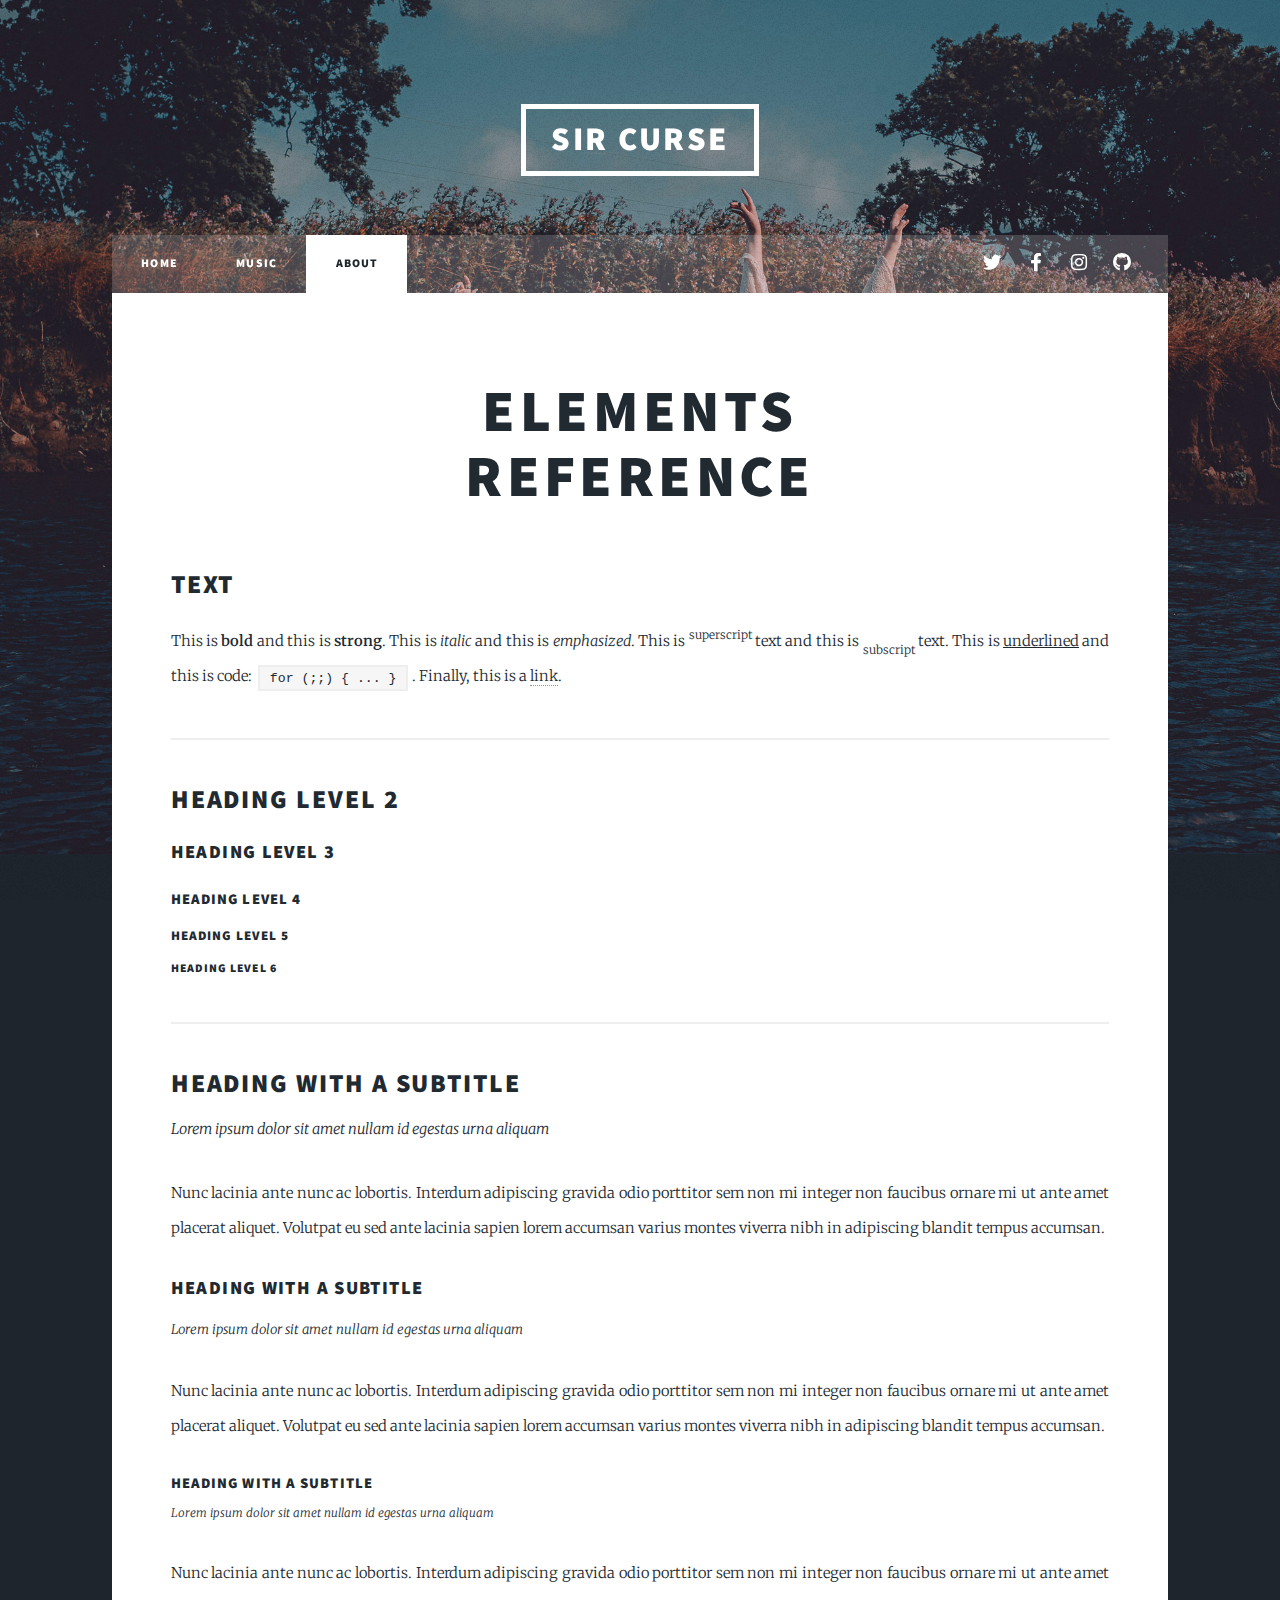
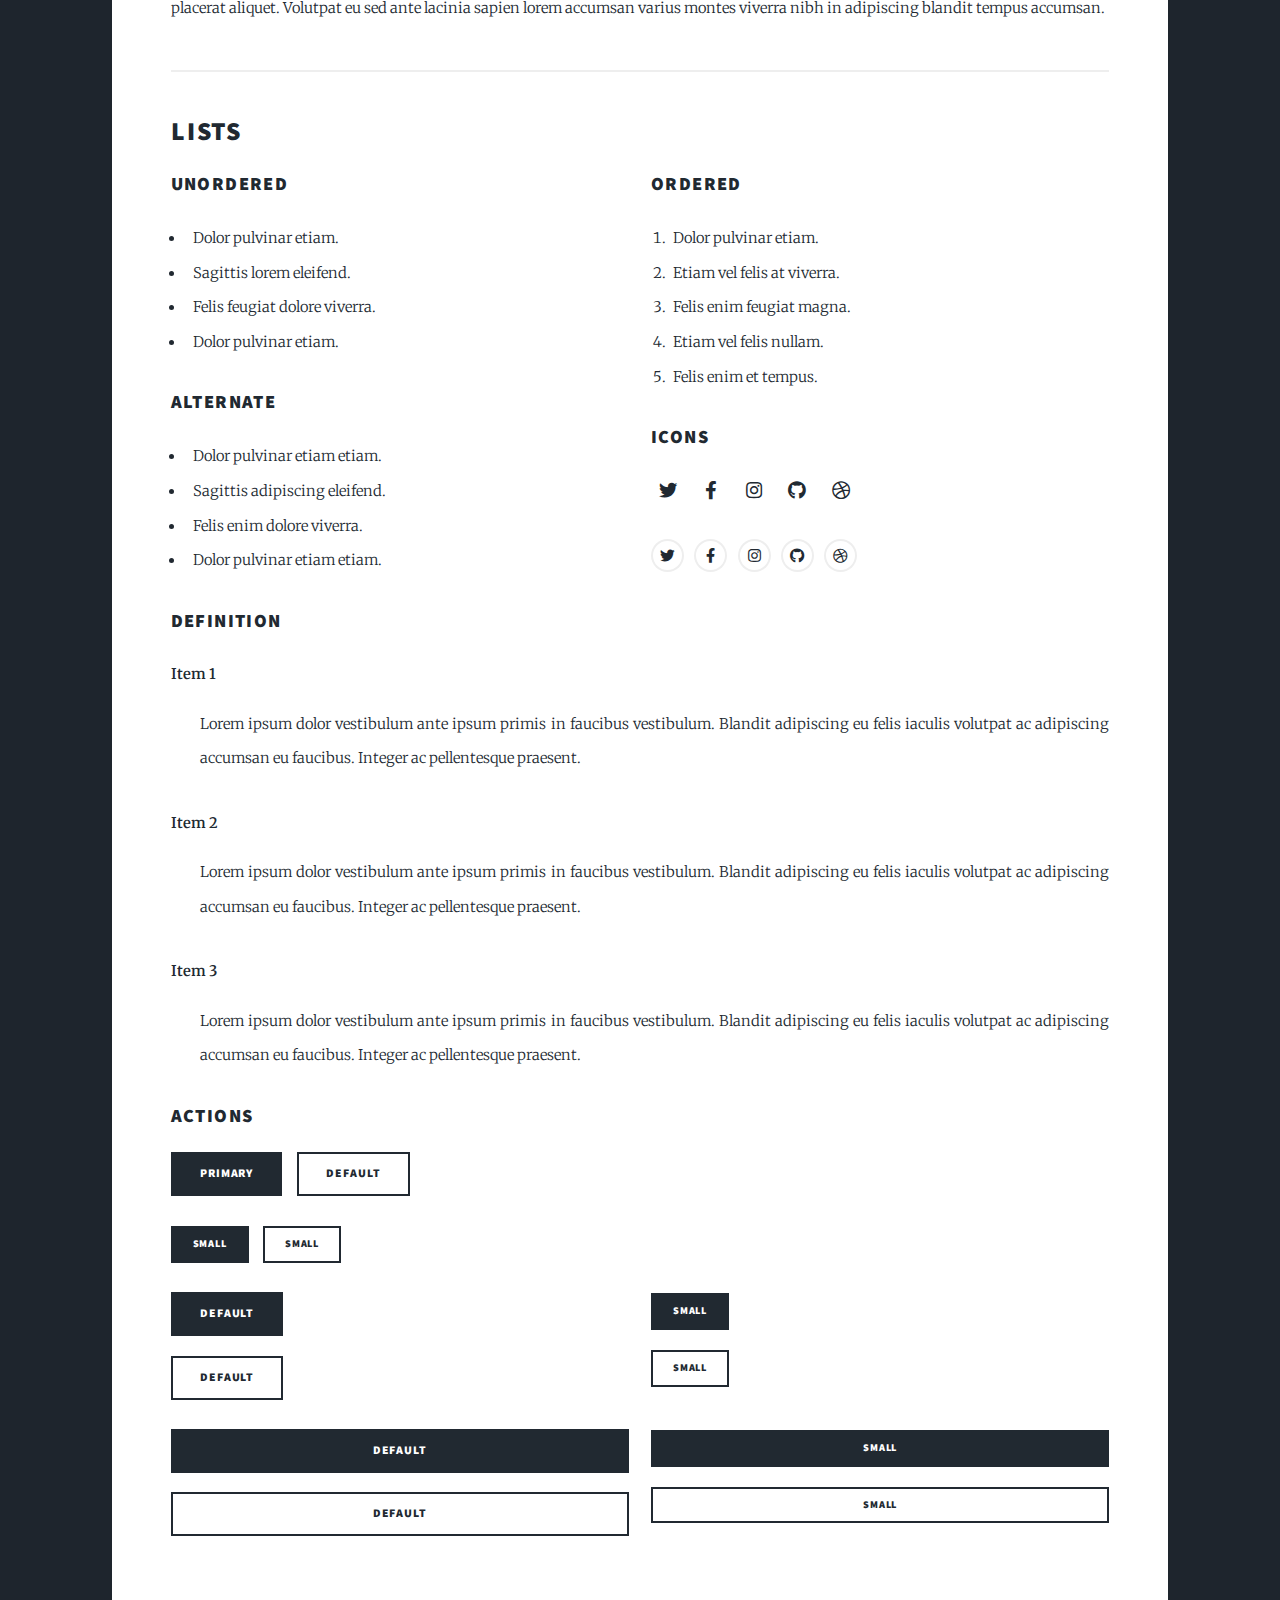
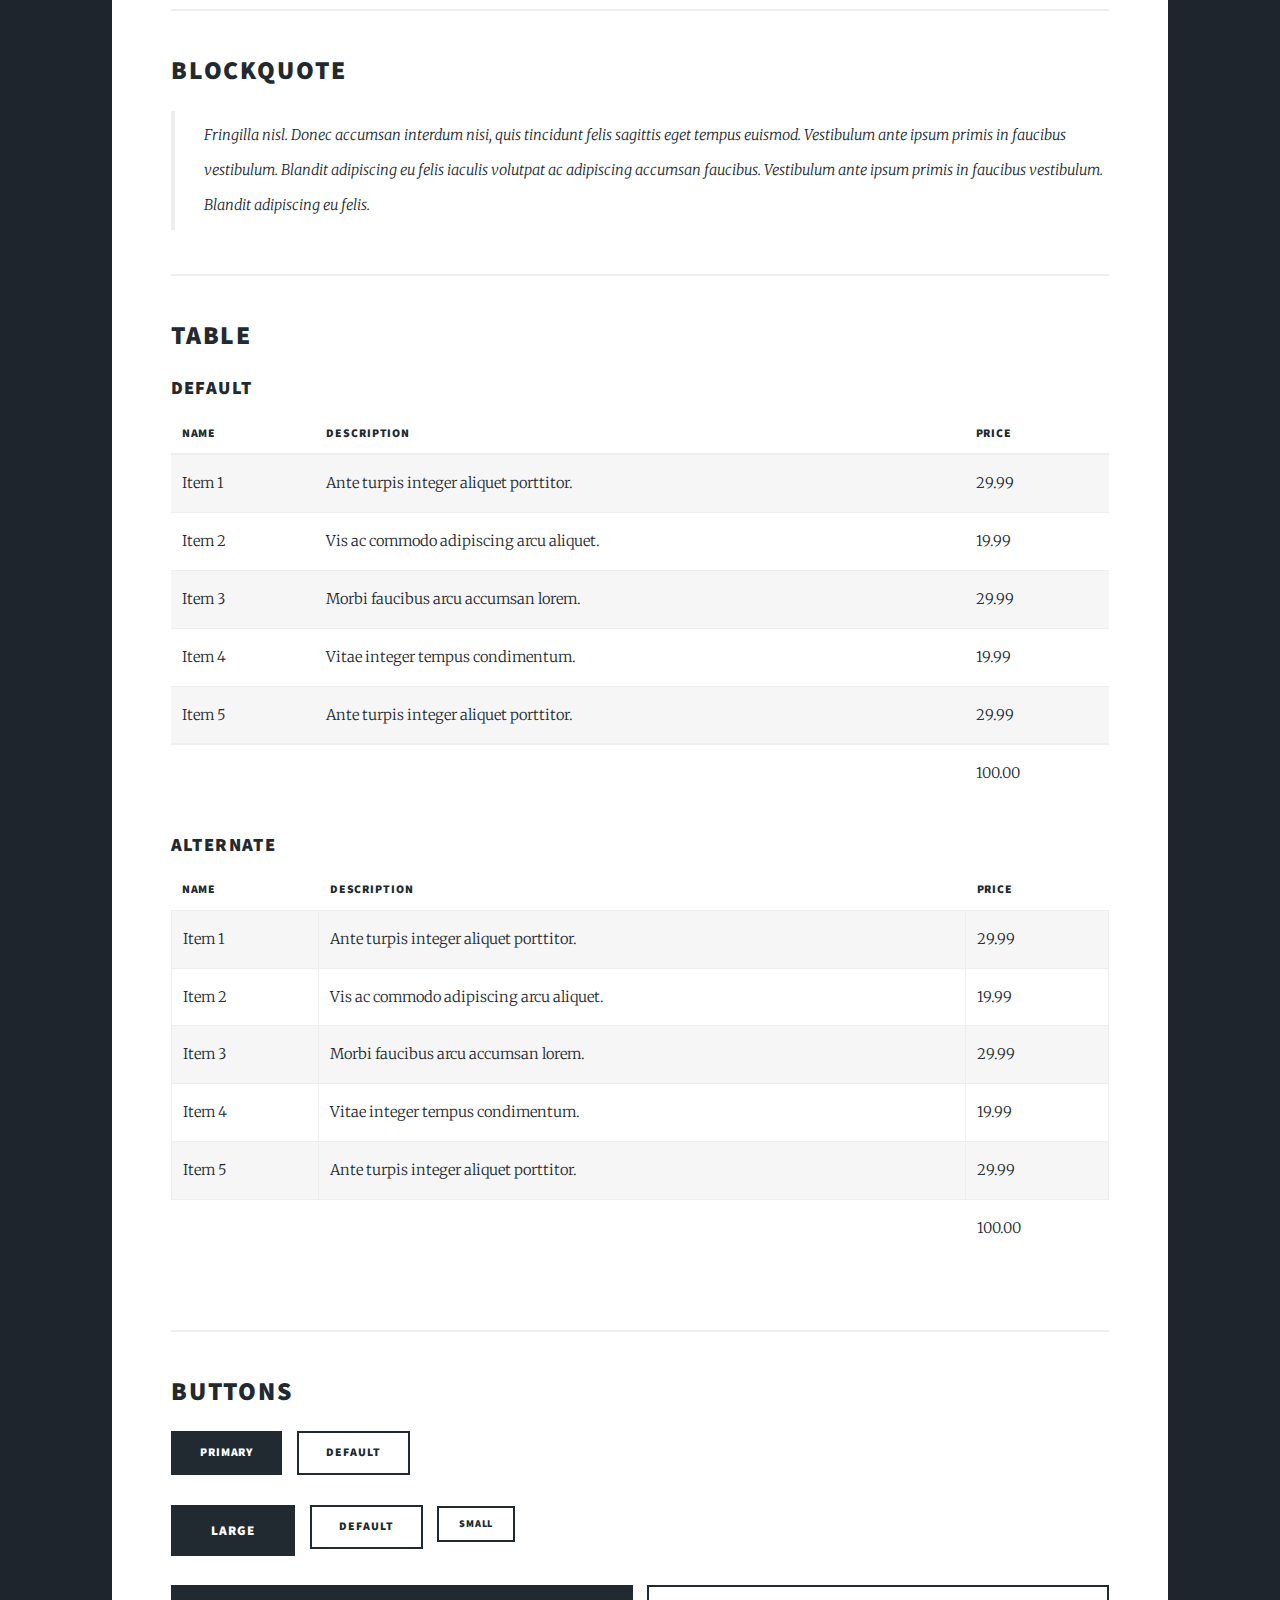
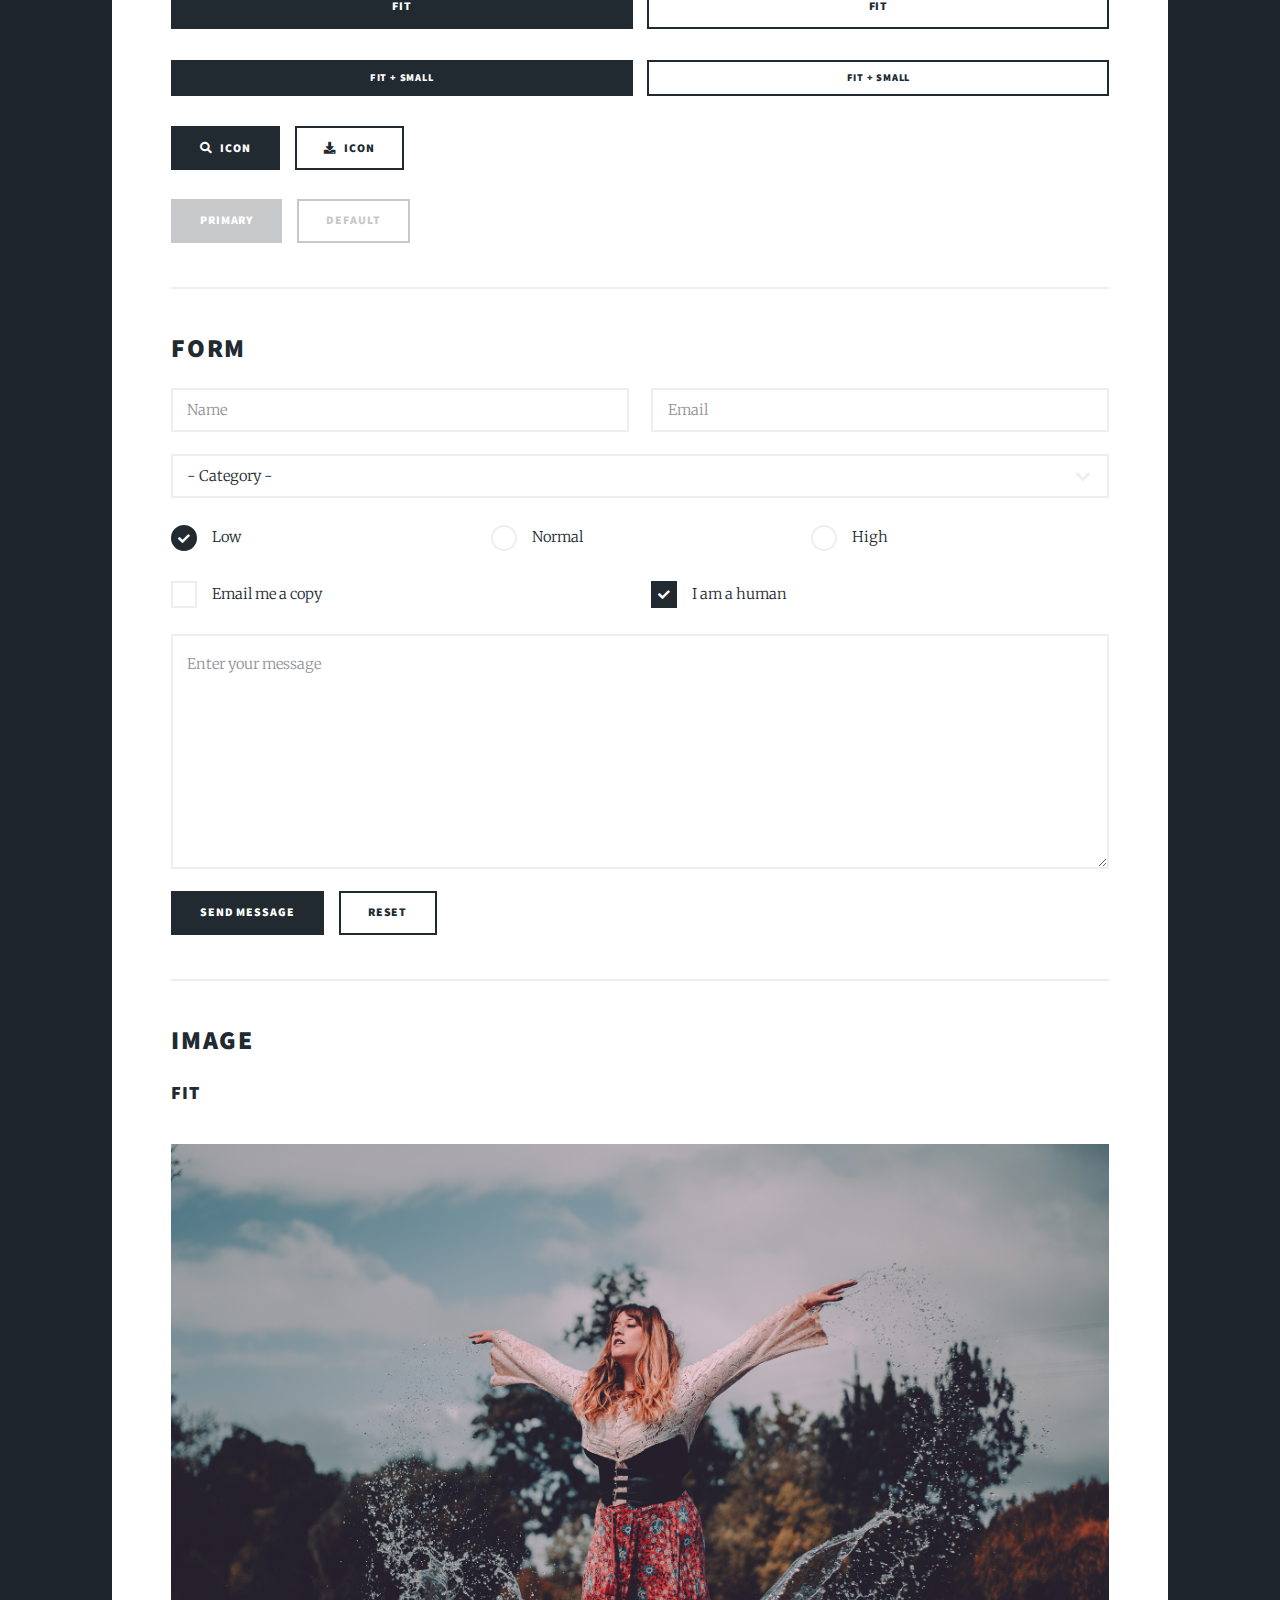
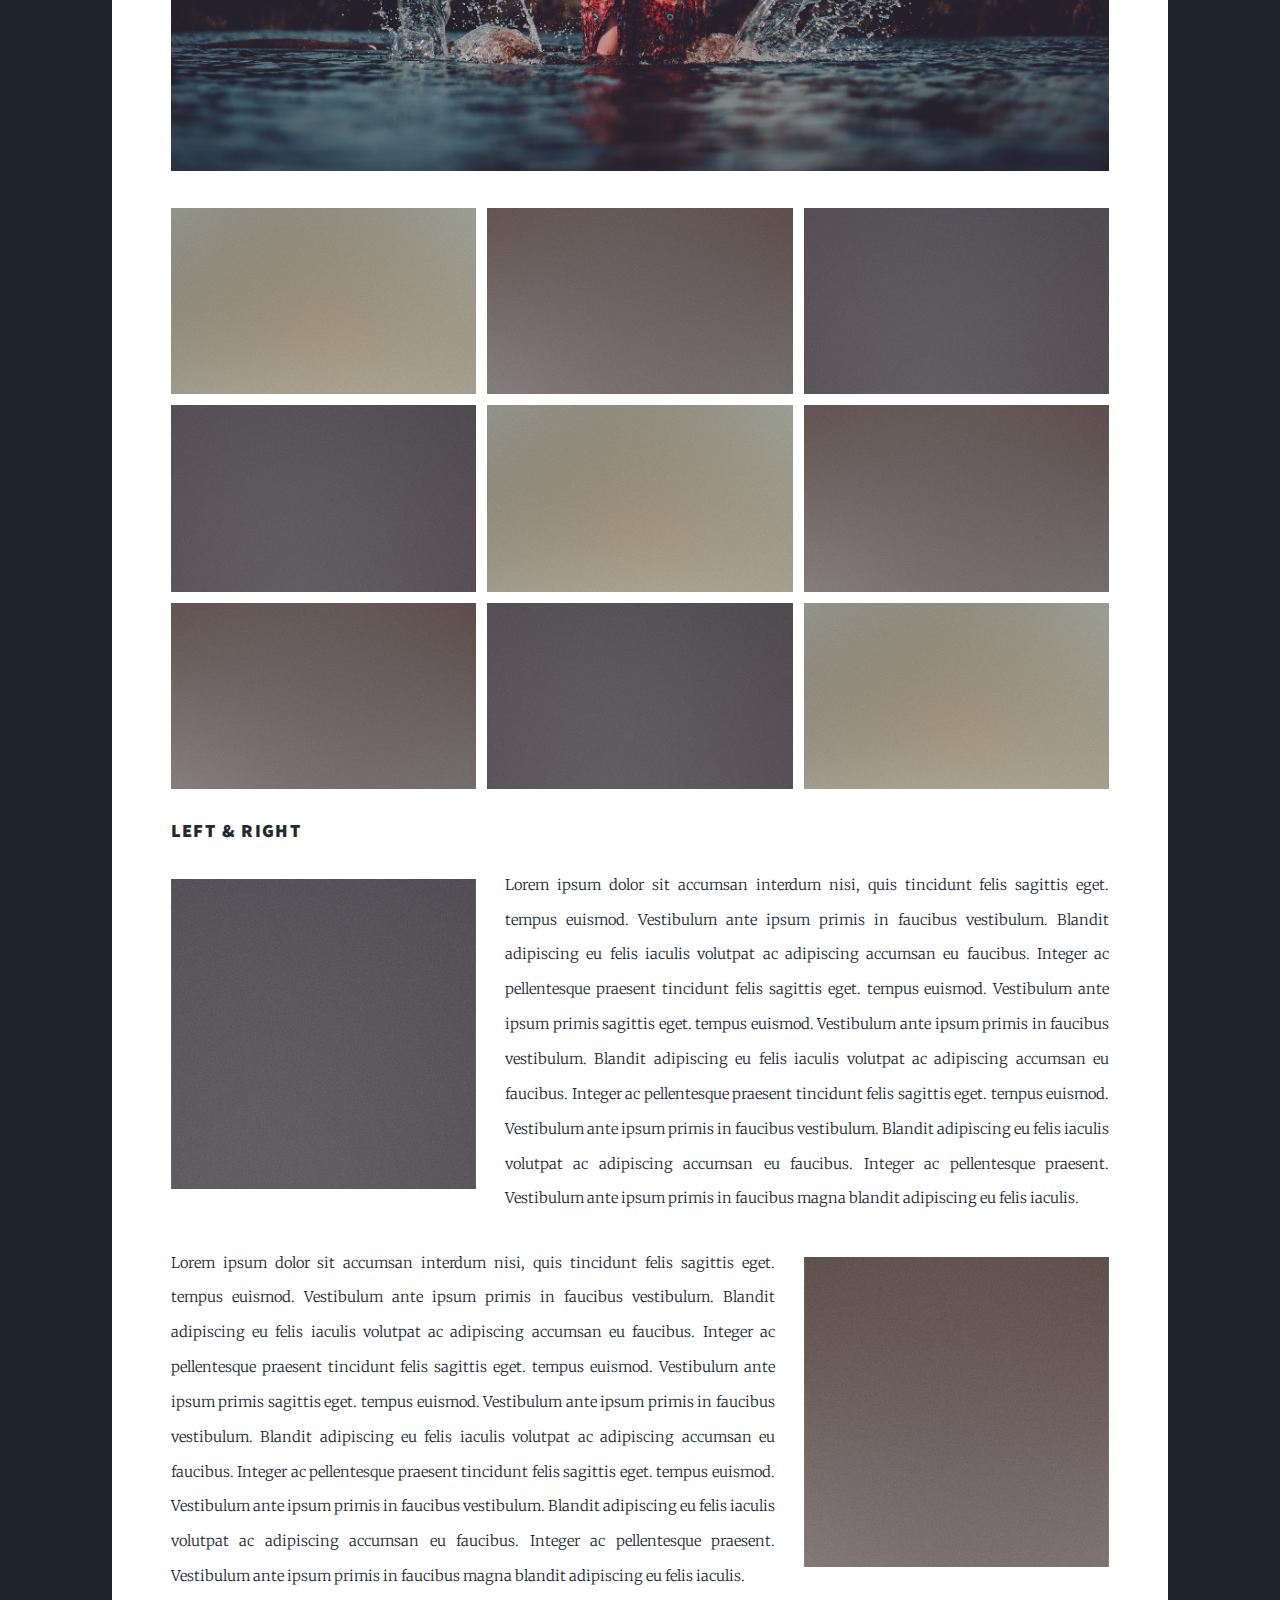
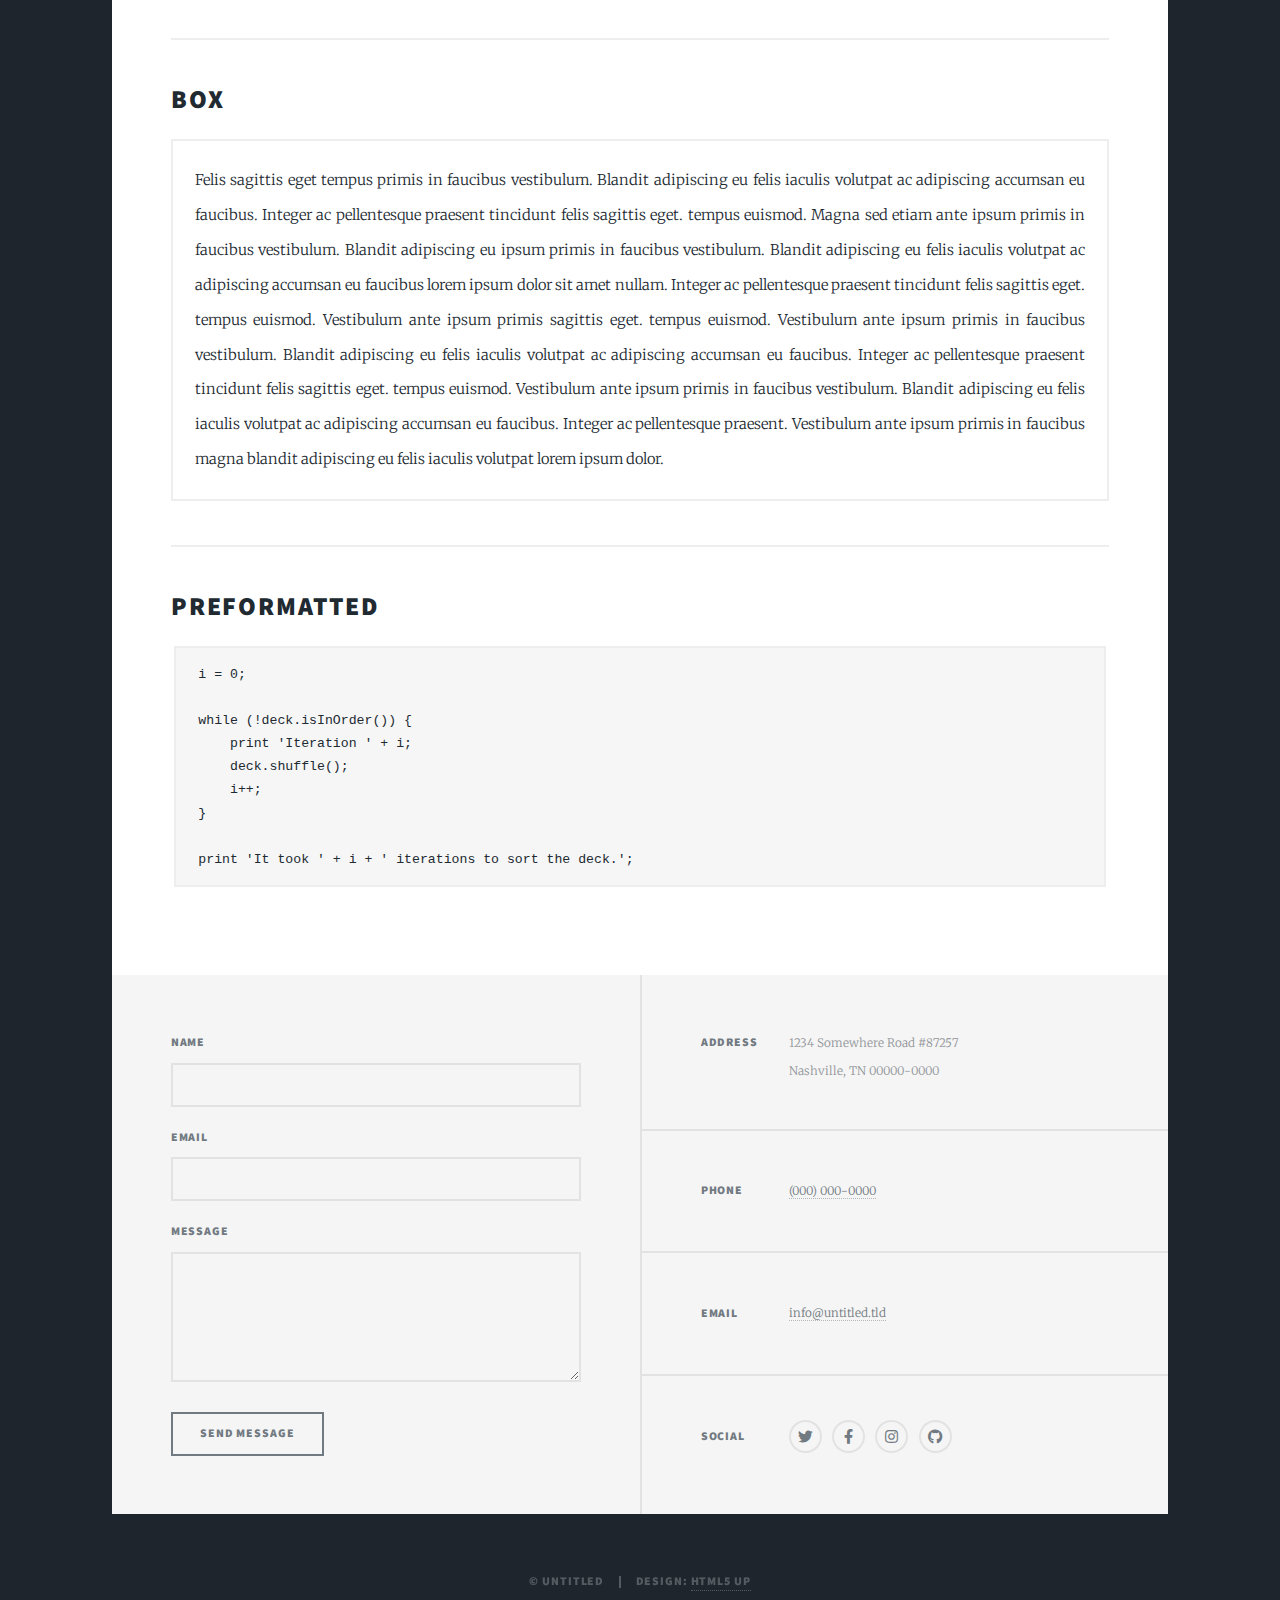
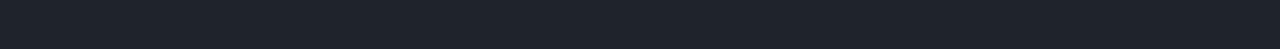
==== commit 94517ee5: "trim" ====
--- a/elements.html
+++ b/elements.html
@@ -1,12 +1,7 @@
 <!DOCTYPE HTML>
-<!--
-	Massively by HTML5 UP
-	html5up.net | @ajlkn
-	Free for personal and commercial use under the CCA 3.0 license (html5up.net/license)
--->
 <html>
 	<head>
-		<title>Elements Reference - Massively by HTML5 UP</title>
+		<title>Elements Reference</title>
 		<meta charset="utf-8" />
 		<meta name="viewport" content="width=device-width, initial-scale=1, user-scalable=no" />
 		<link rel="stylesheet" href="assets/css/main.css" />
@@ -19,15 +14,15 @@
 
 				<!-- Header -->
 					<header id="header">
-						<a href="index.html" class="logo">Massively</a>
+						<a href="index.html" class="logo">Sir Curse</a>
 					</header>
 
 				<!-- Nav -->
 					<nav id="nav">
 						<ul class="links">
-							<li><a href="index.html">This is Massively</a></li>
-							<li><a href="generic.html">Generic Page</a></li>
-							<li class="active"><a href="elements.html">Elements Reference</a></li>
+							<li><a href="index.html">Home</a></li>
+							<li><a href="generic.html">Music</a></li>
+							<li class="active"><a href="elements.html">About</a></li>
 						</ul>
 						<ul class="icons">
 							<li><a href="#" class="icon brands fa-twitter"><span class="label">Twitter</span></a></li>
--- a/assets/css/main.css
+++ b/assets/css/main.css
@@ -1,11 +1,5 @@
 @import url(fontawesome-all.min.css);
 @import url("https://fonts.googleapis.com/css?family=Merriweather:300,700,300italic,700italic|Source+Sans+Pro:900");
-
-/*
-	Massively by HTML5 UP
-	html5up.net | @ajlkn
-	Free for personal and commercial use under the CCA 3.0 license (html5up.net/license)
-*/
 
 html, body, div, span, applet, object,
 iframe, h1, h2, h3, h4, h5, h6, p, blockquote,
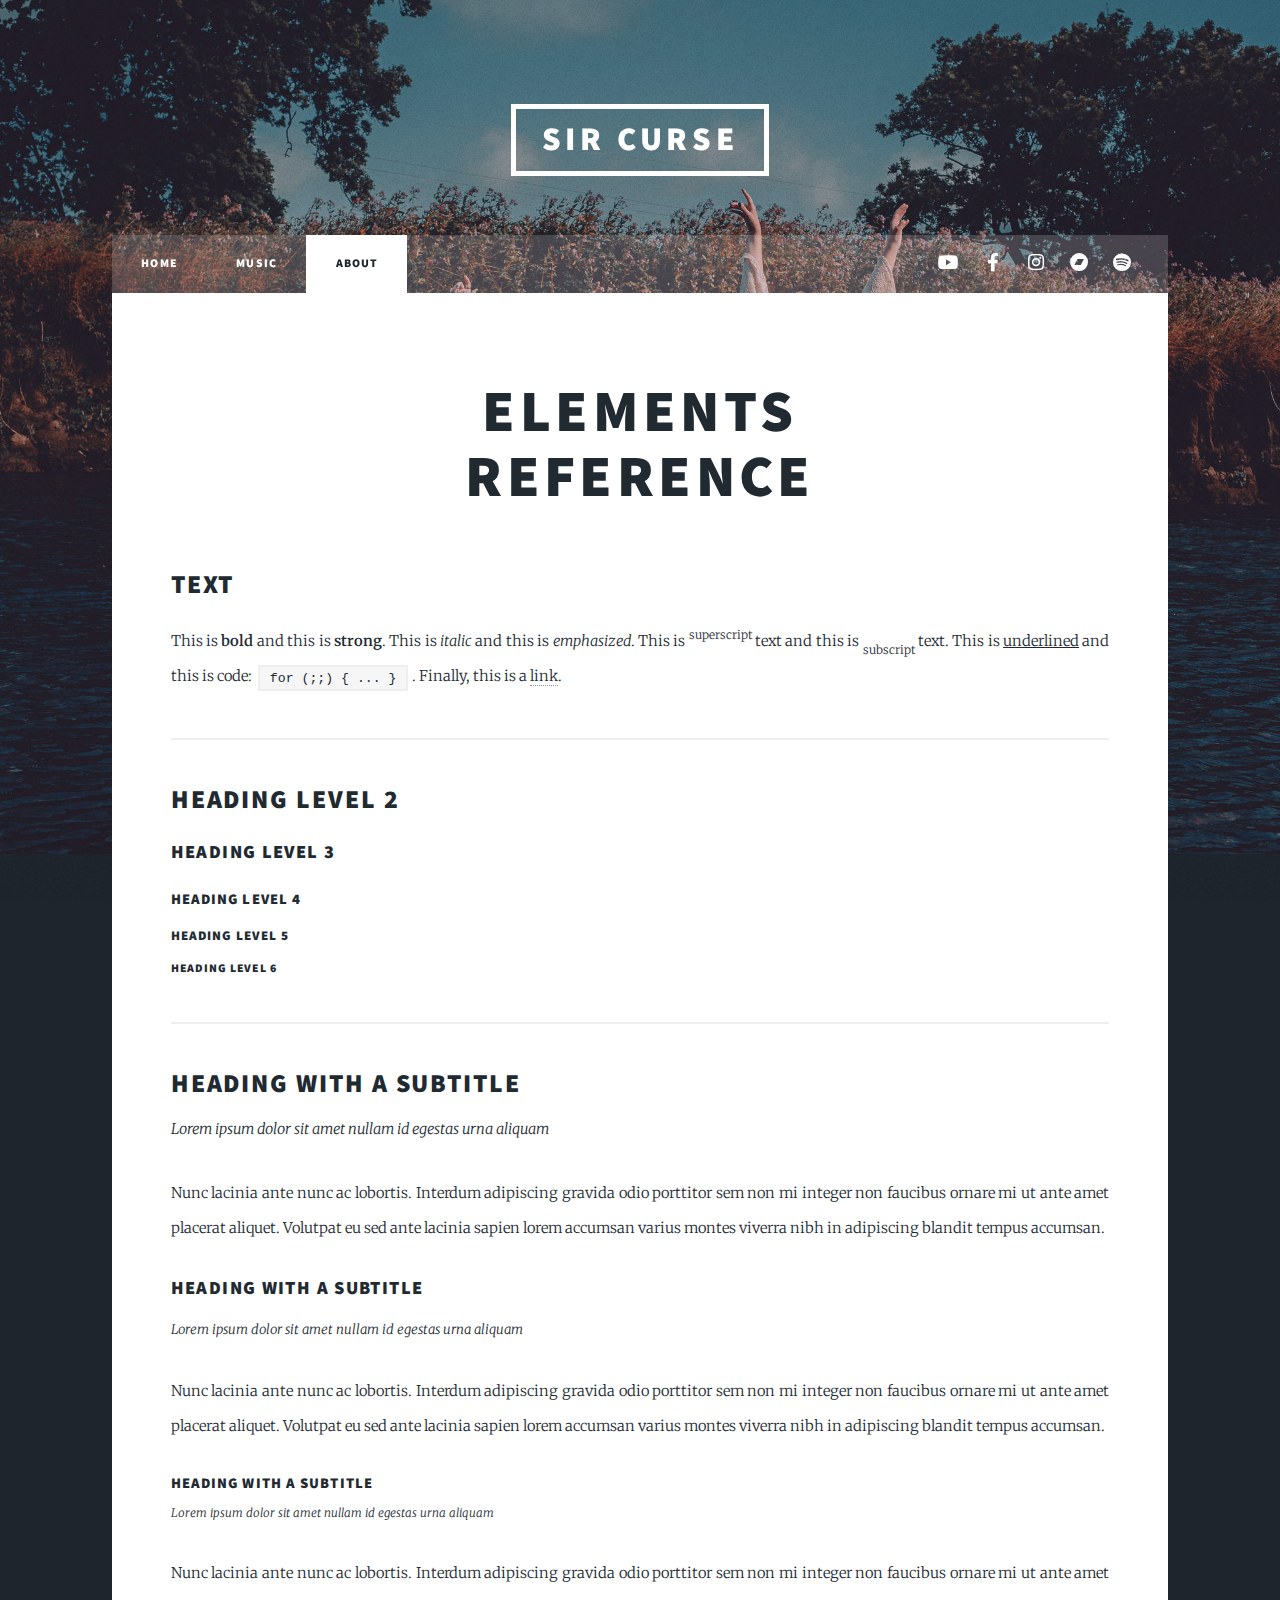
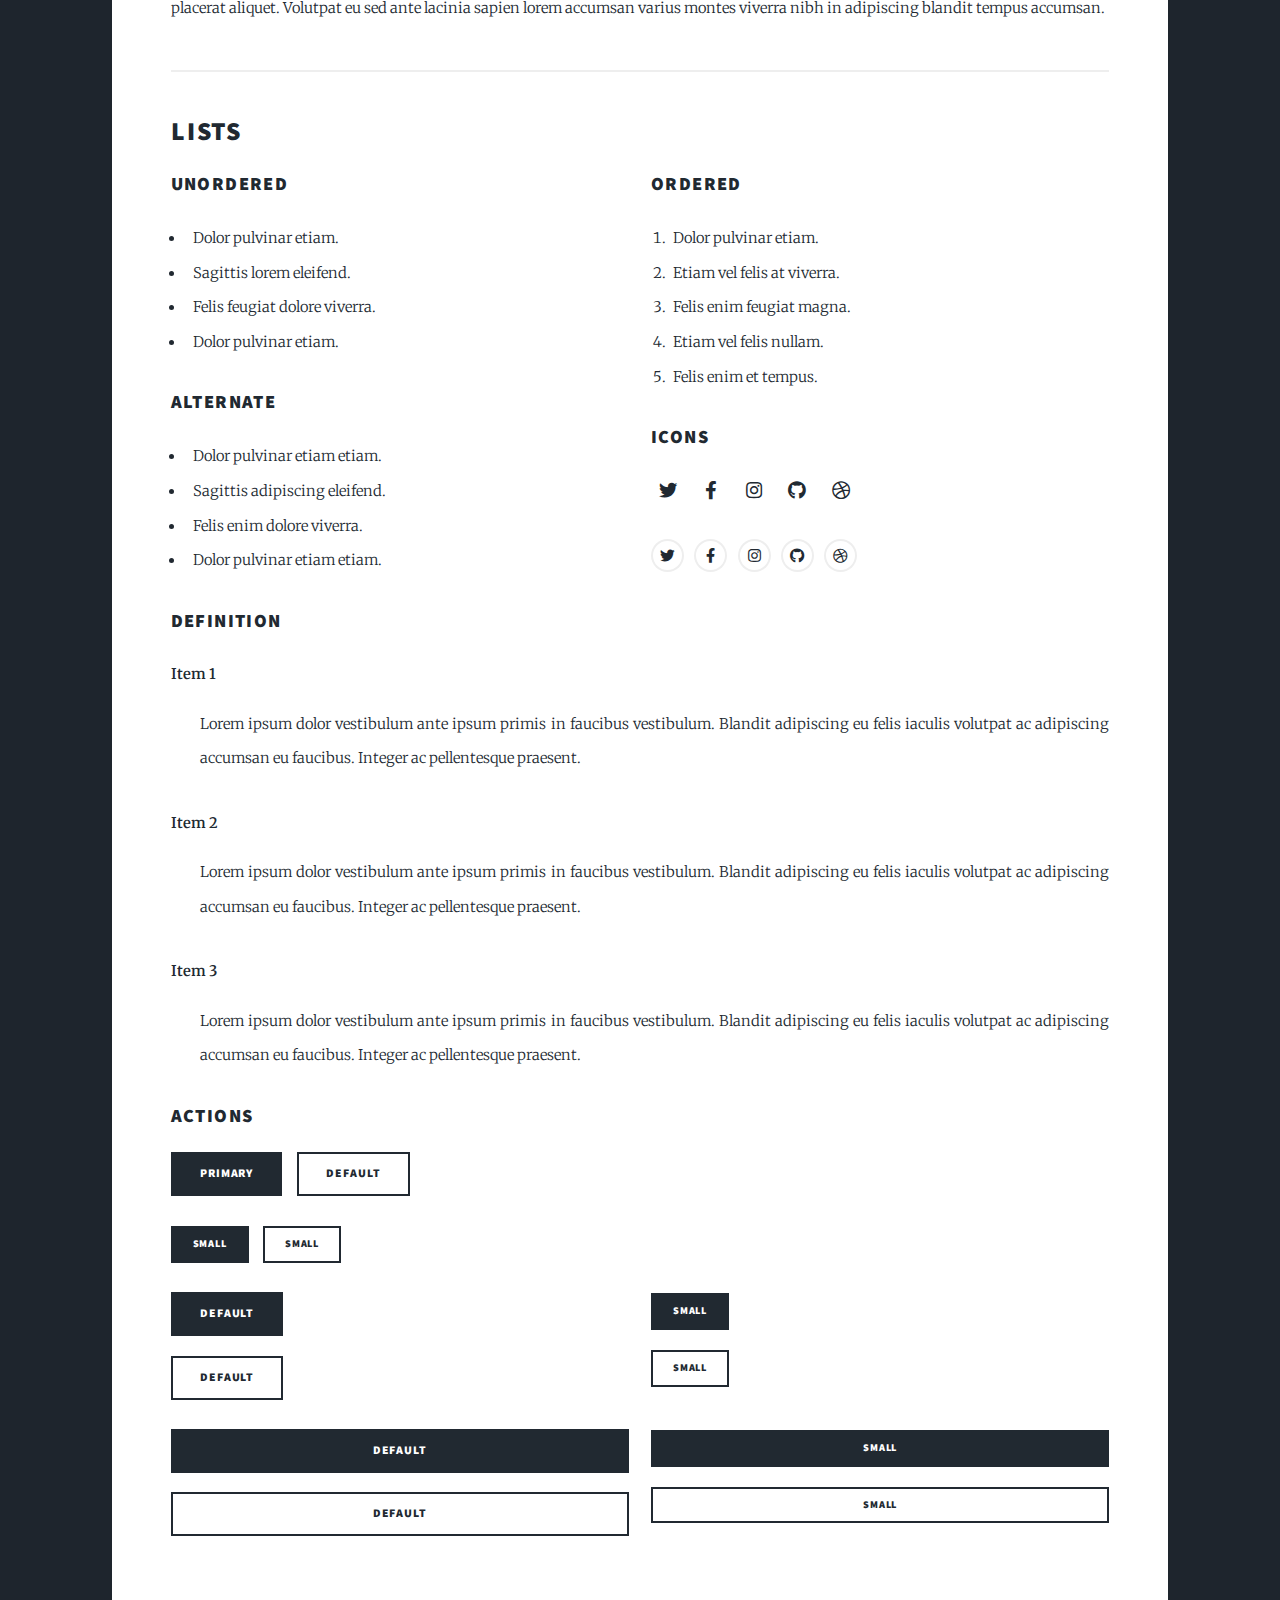
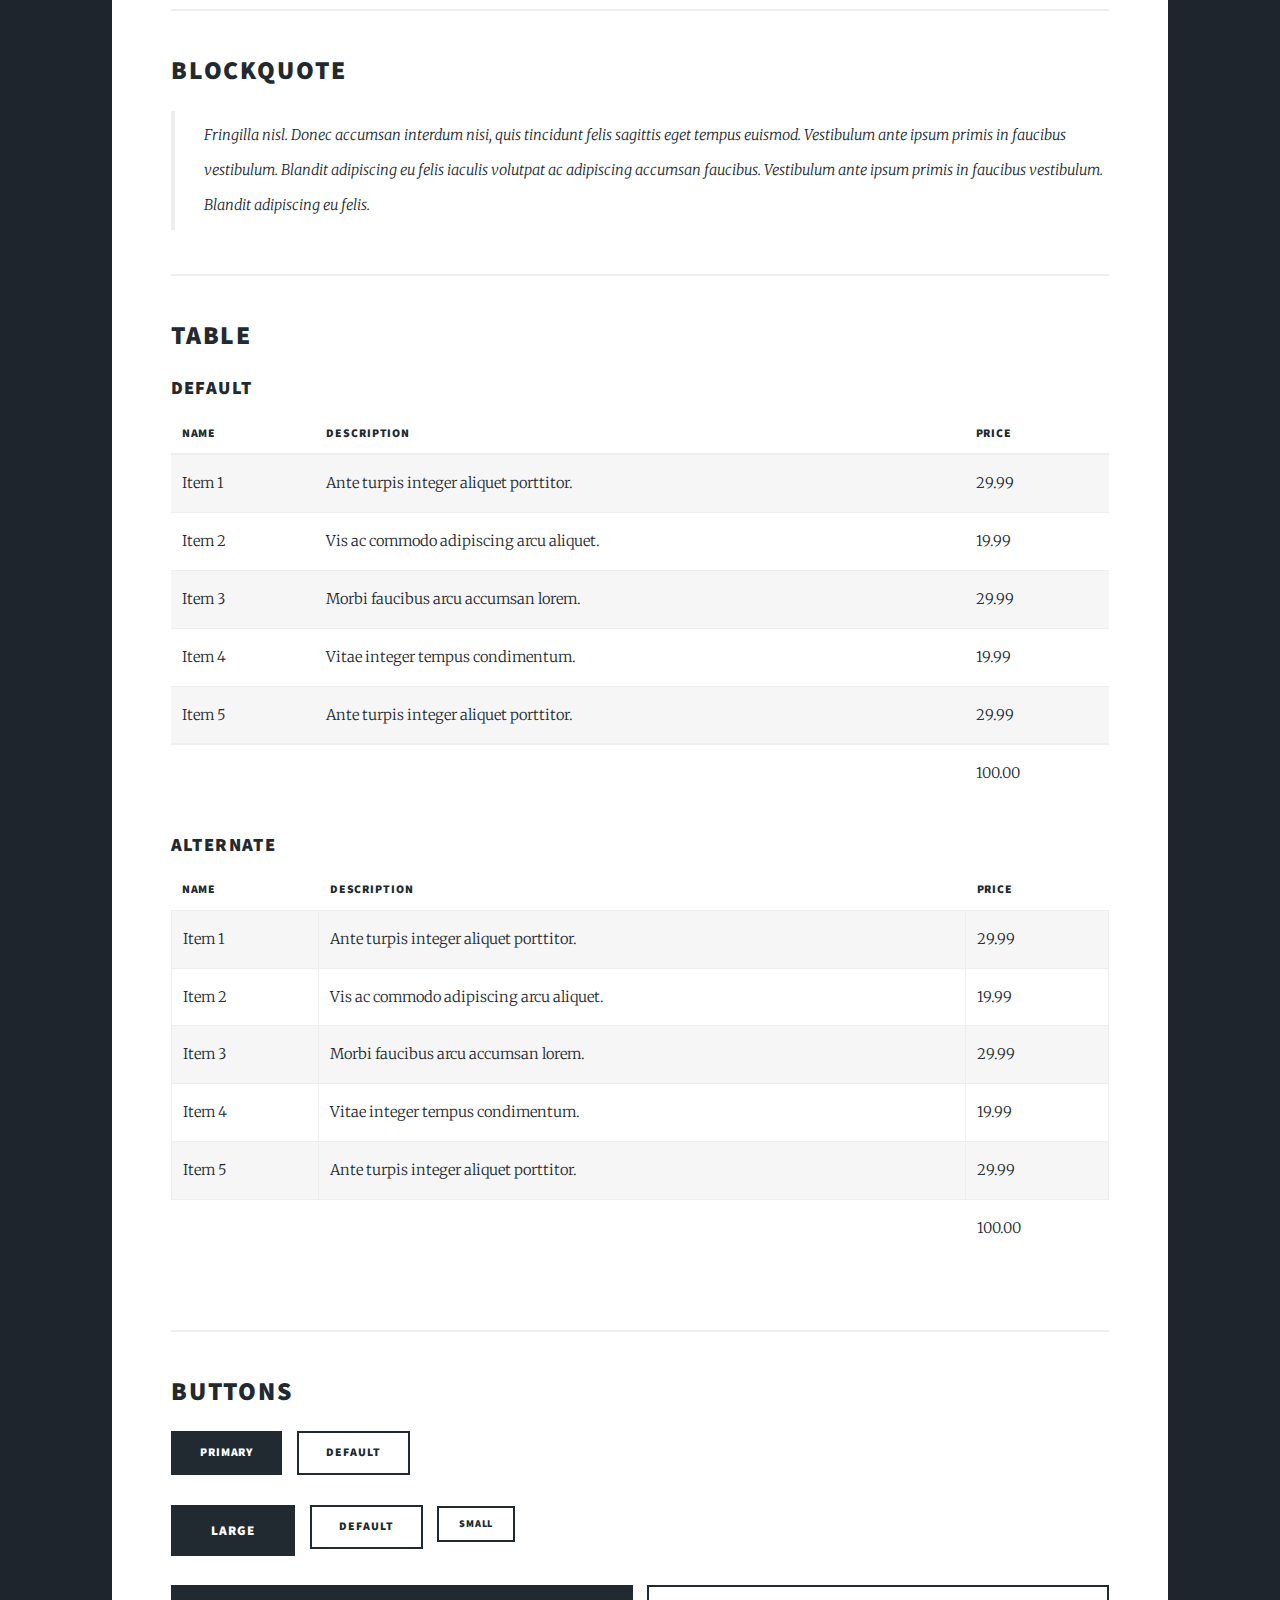
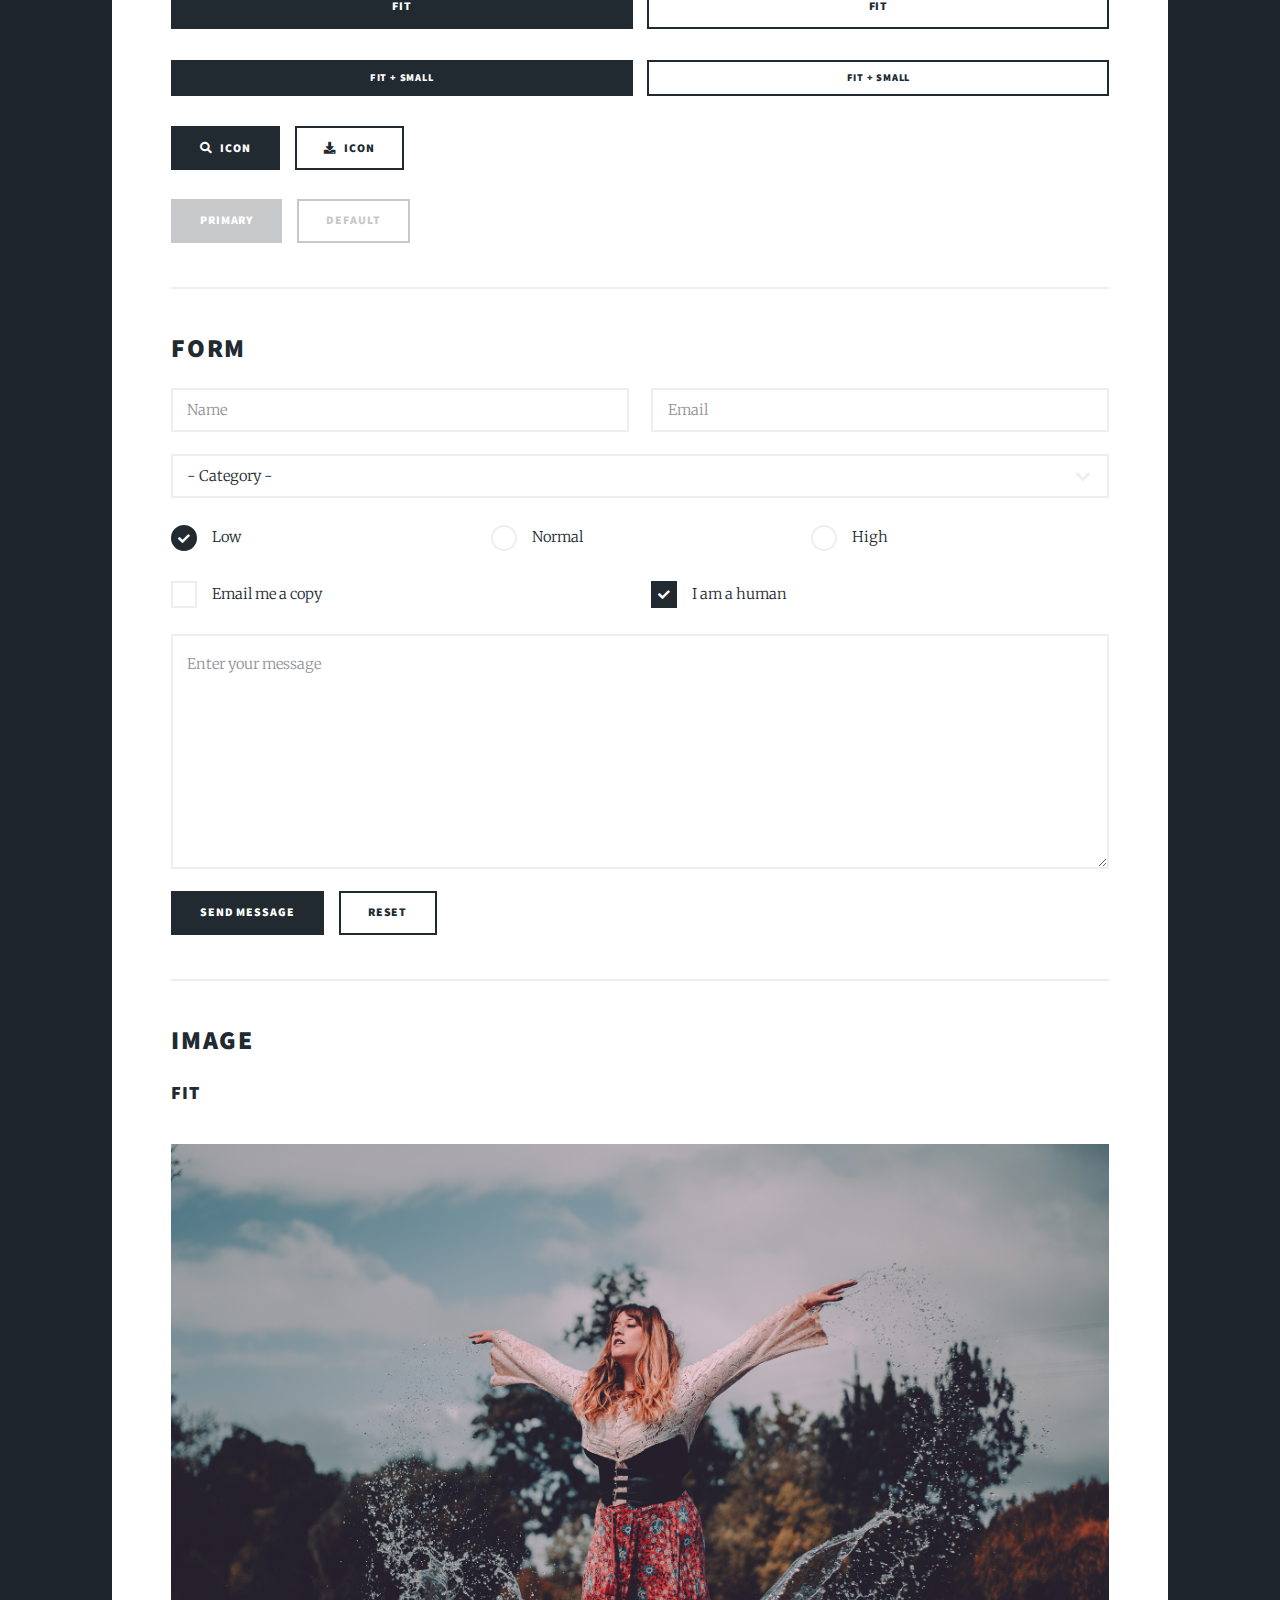
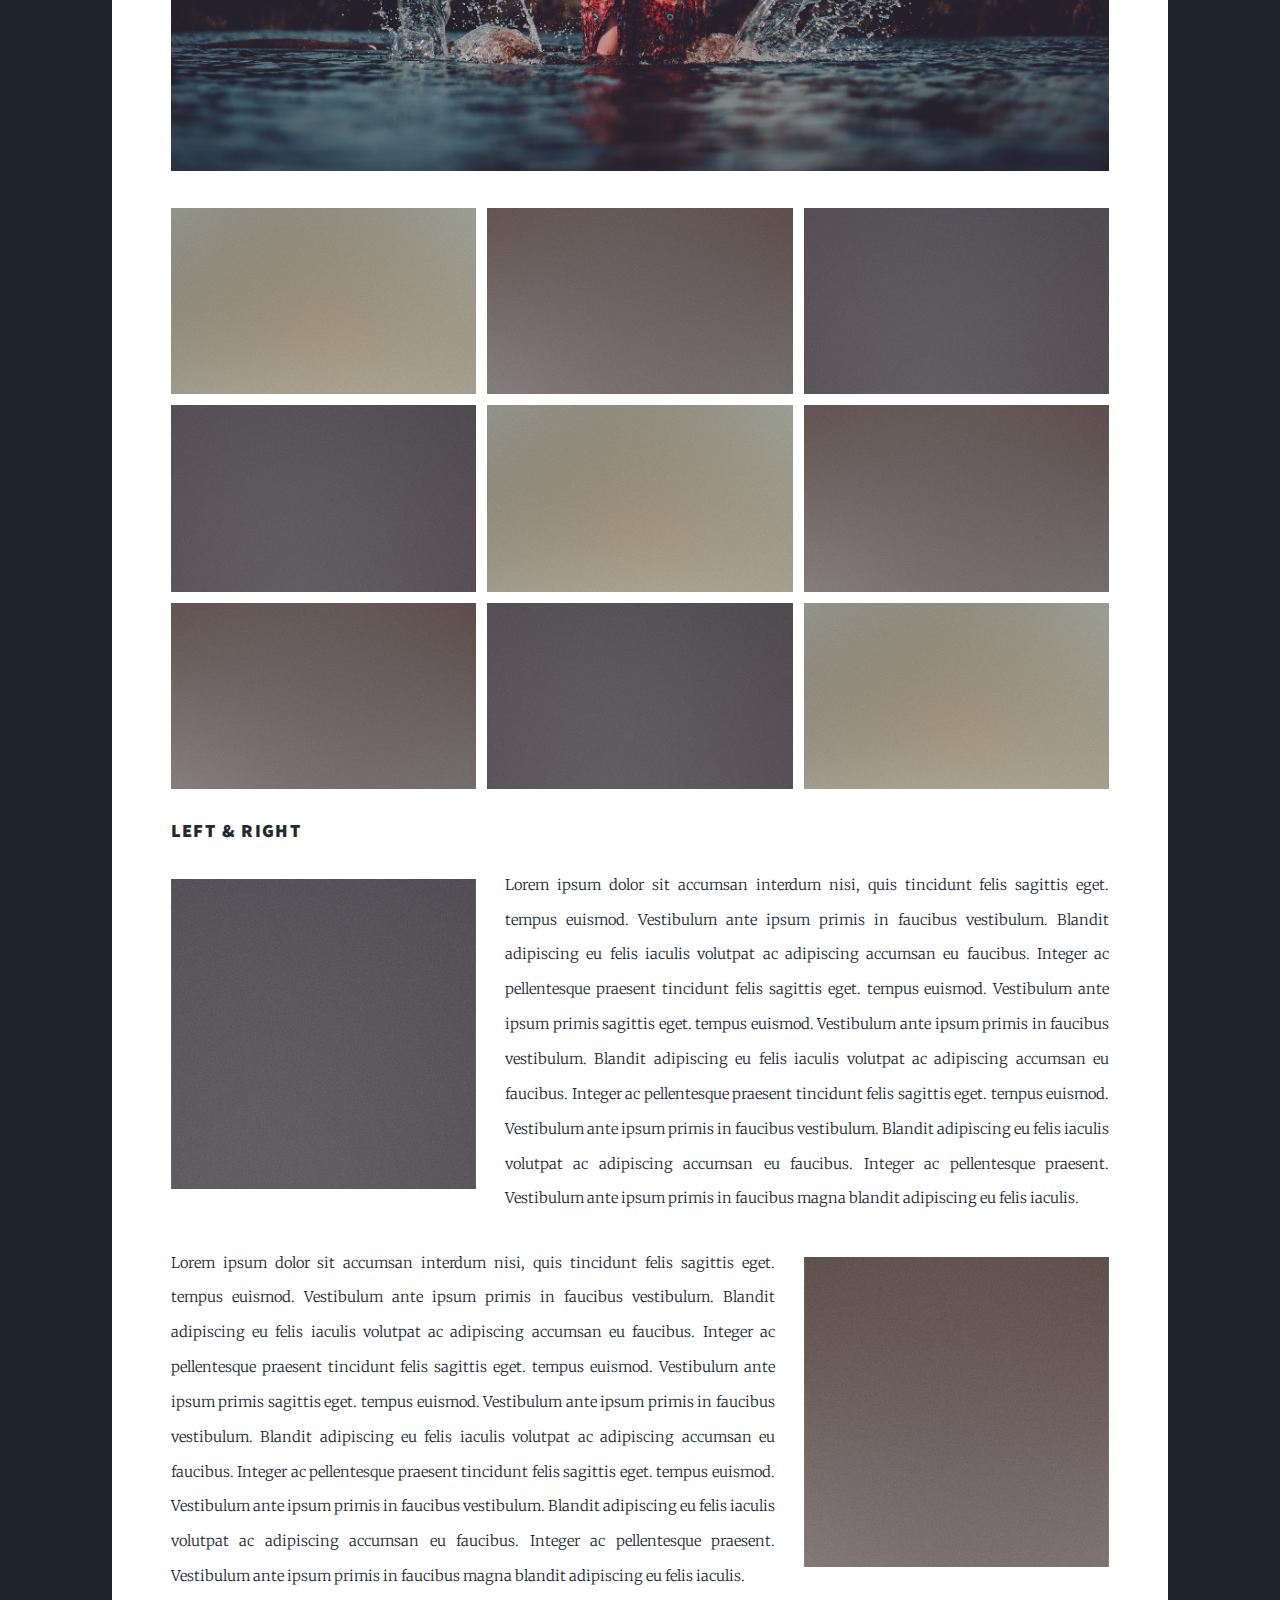
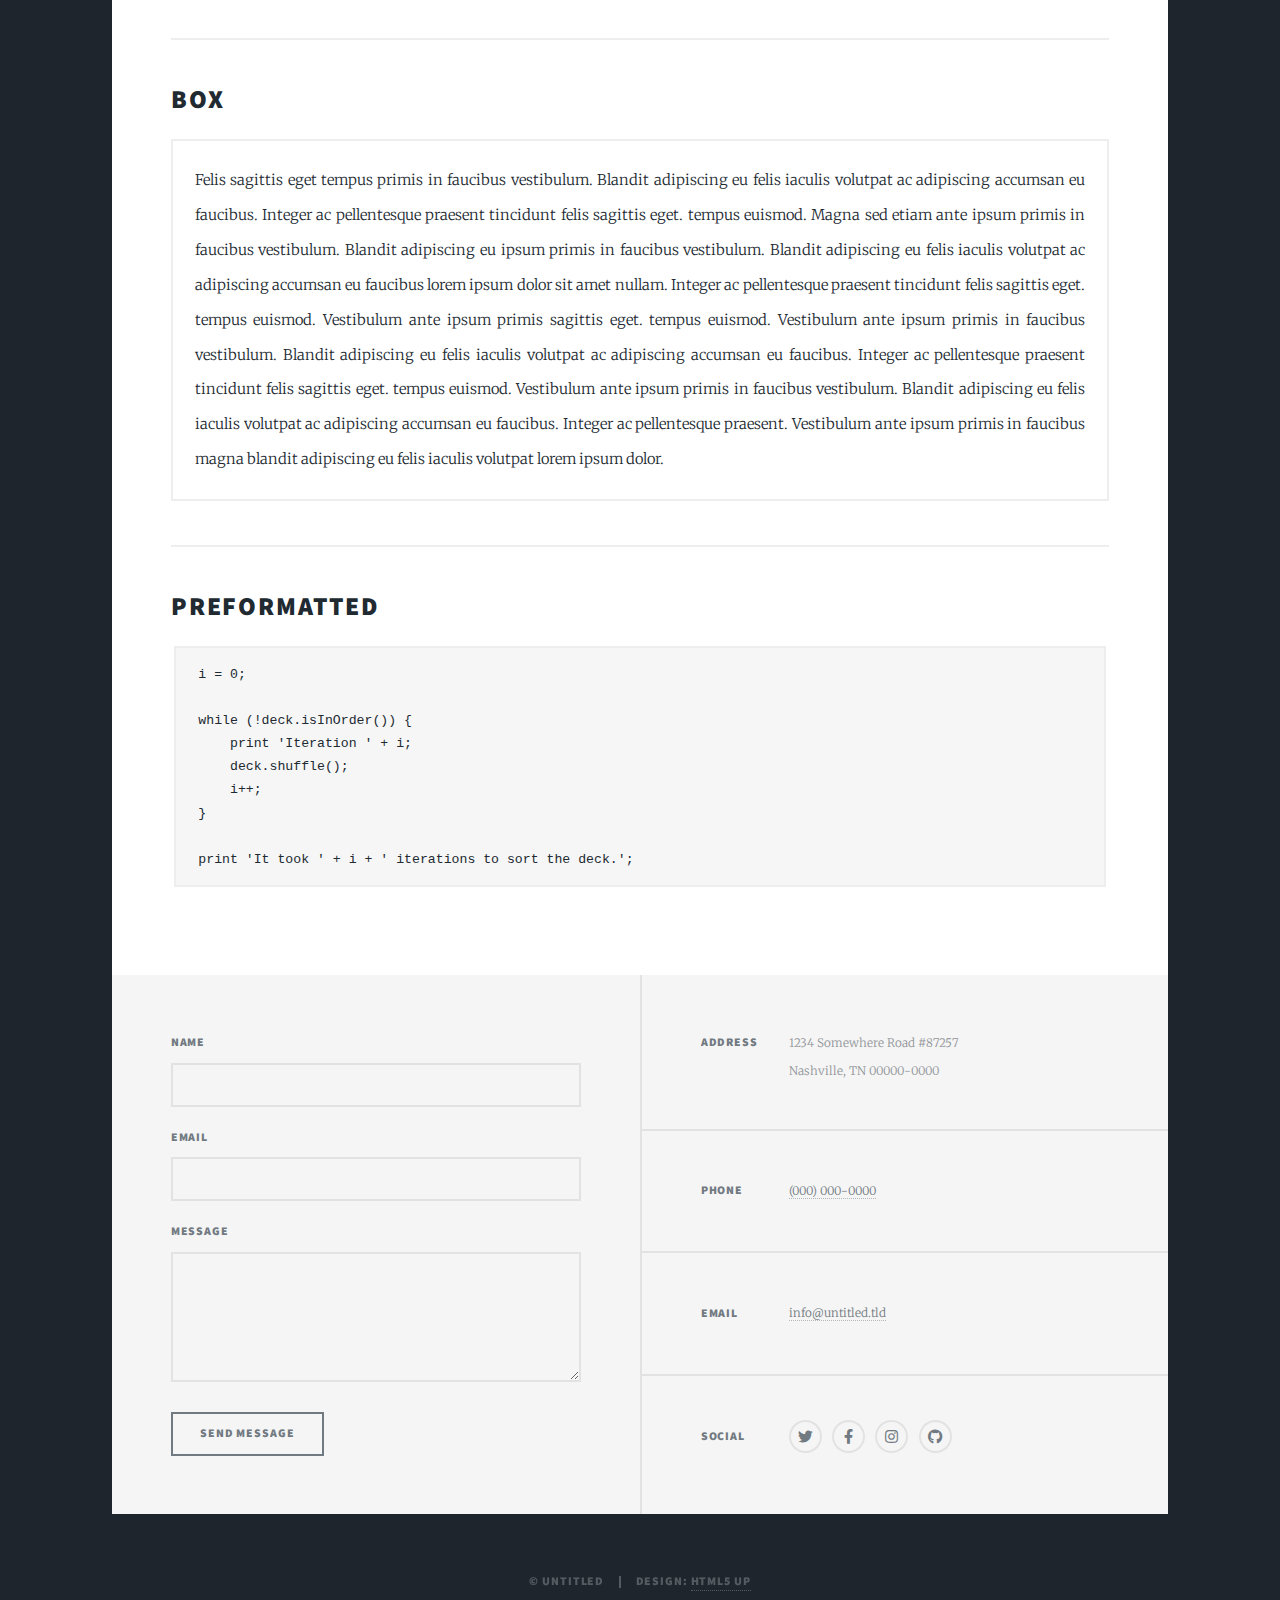
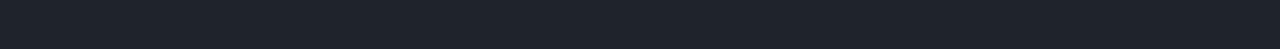
==== commit 40aa120a: "logo spacing" ====
--- a/elements.html
+++ b/elements.html
@@ -25,10 +25,11 @@
 							<li class="active"><a href="elements.html">About</a></li>
 						</ul>
 						<ul class="icons">
-							<li><a href="#" class="icon brands fa-twitter"><span class="label">Twitter</span></a></li>
-							<li><a href="#" class="icon brands fa-facebook-f"><span class="label">Facebook</span></a></li>
-							<li><a href="#" class="icon brands fa-instagram"><span class="label">Instagram</span></a></li>
-							<li><a href="#" class="icon brands fa-github"><span class="label">GitHub</span></a></li>
+							<li><a href="https://www.youtube.com/channel/UCI7M1BX2xQZOenlOyiiSI9A" class="icon brands fa-youtube"><span class="label">YouTube</span></a></li>
+							<li><a href="https://www.facebook.com/SirCurseBand" class="icon brands fa-facebook-f"><span class="label">Facebook</span></a></li>
+							<li><a href="https://www.instagram.com/sircurseband/" class="icon brands fa-instagram"><span class="label">Instagram</span></a></li>
+							<li><a href="https://sircurse.bandcamp.com" class="icon brands fa-bandcamp"><span class="label">Bandcamp</span></a></li>
+							<li><a href="https://open.spotify.com/artist/56k5F2qC0S7BKOSHir0Hhb" class="icon brands fa-spotify"><span class="label">Spotify</span></a></li>
 						</ul>
 					</nav>
 
--- a/assets/css/main.css
+++ b/assets/css/main.css
@@ -3563,7 +3563,7 @@
 			font-family: "Source Sans Pro", Helvetica, sans-serif;
 			font-size: 2.25rem;
 			font-weight: 900;
-			letter-spacing: 0.075em;
+			letter-spacing: 0.140em;
 			line-height: 1;
 			padding: 1rem 1.75rem;
 			text-transform: uppercase;
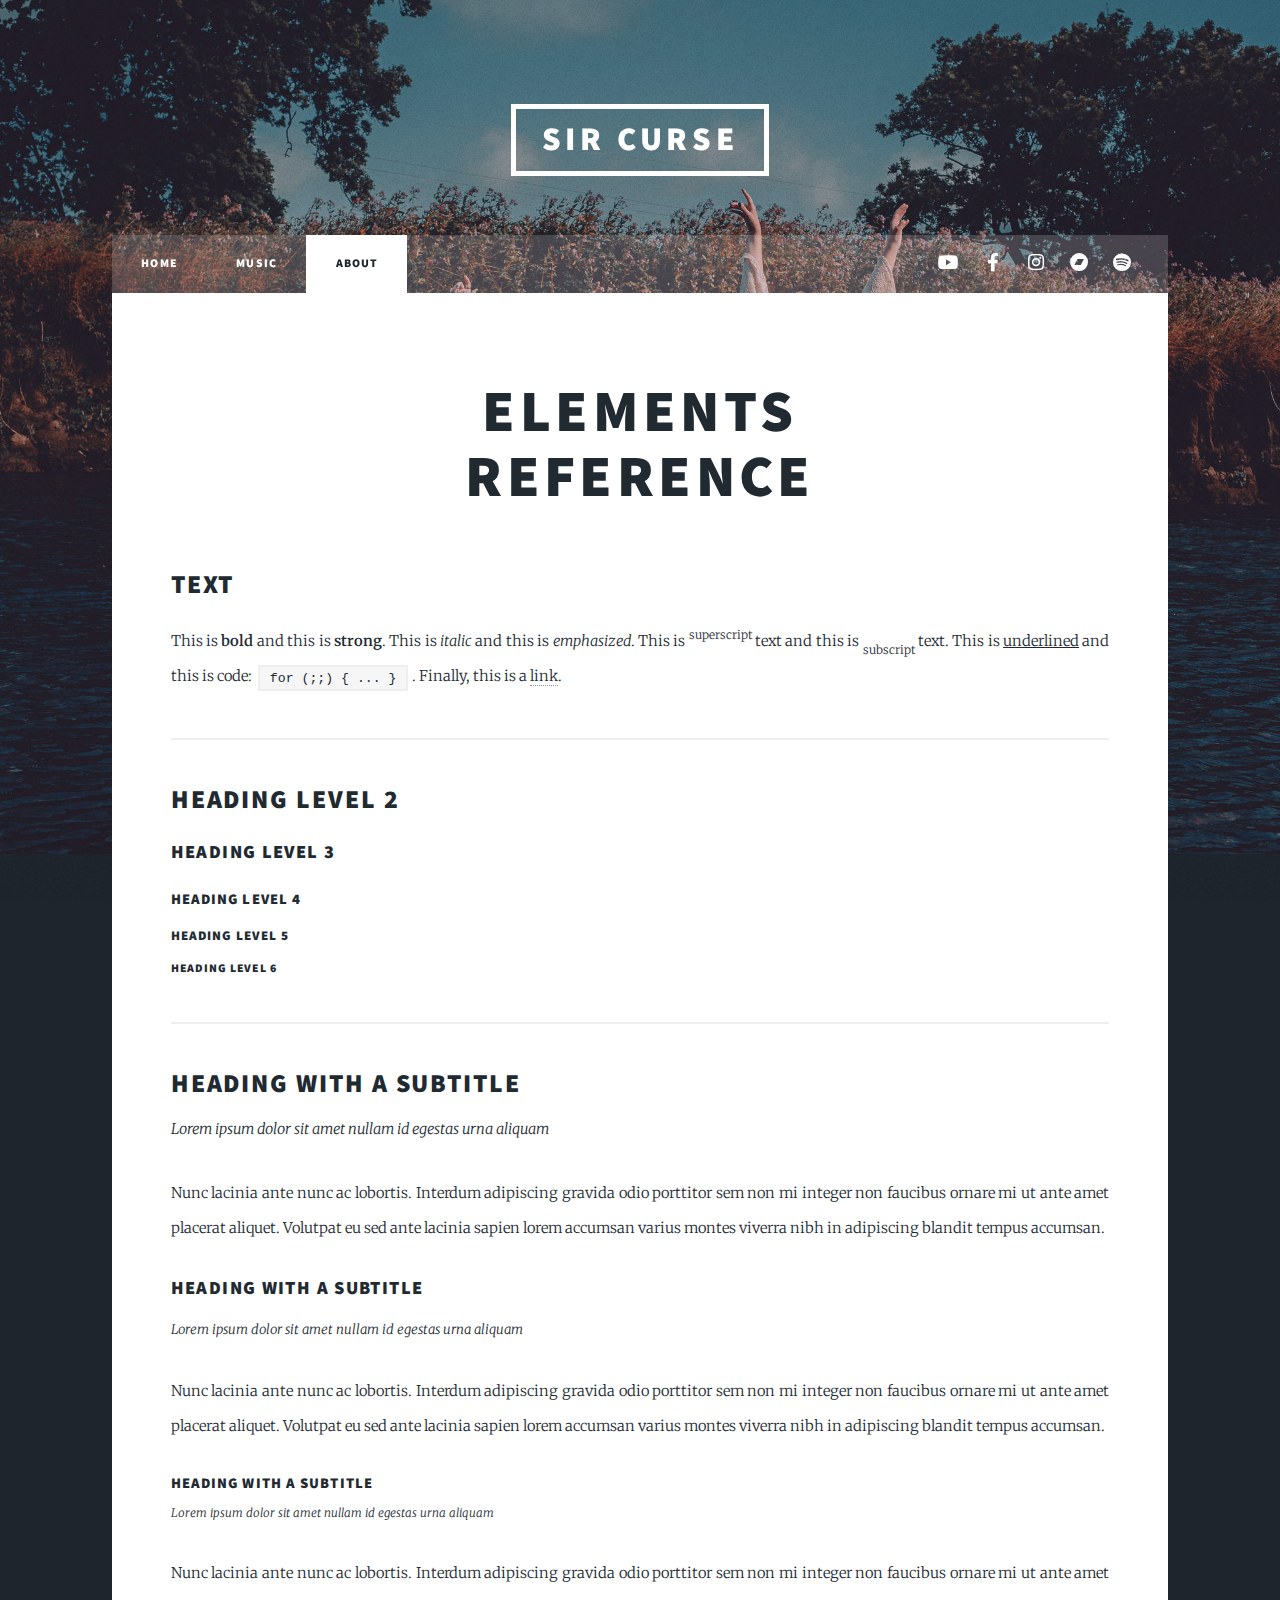
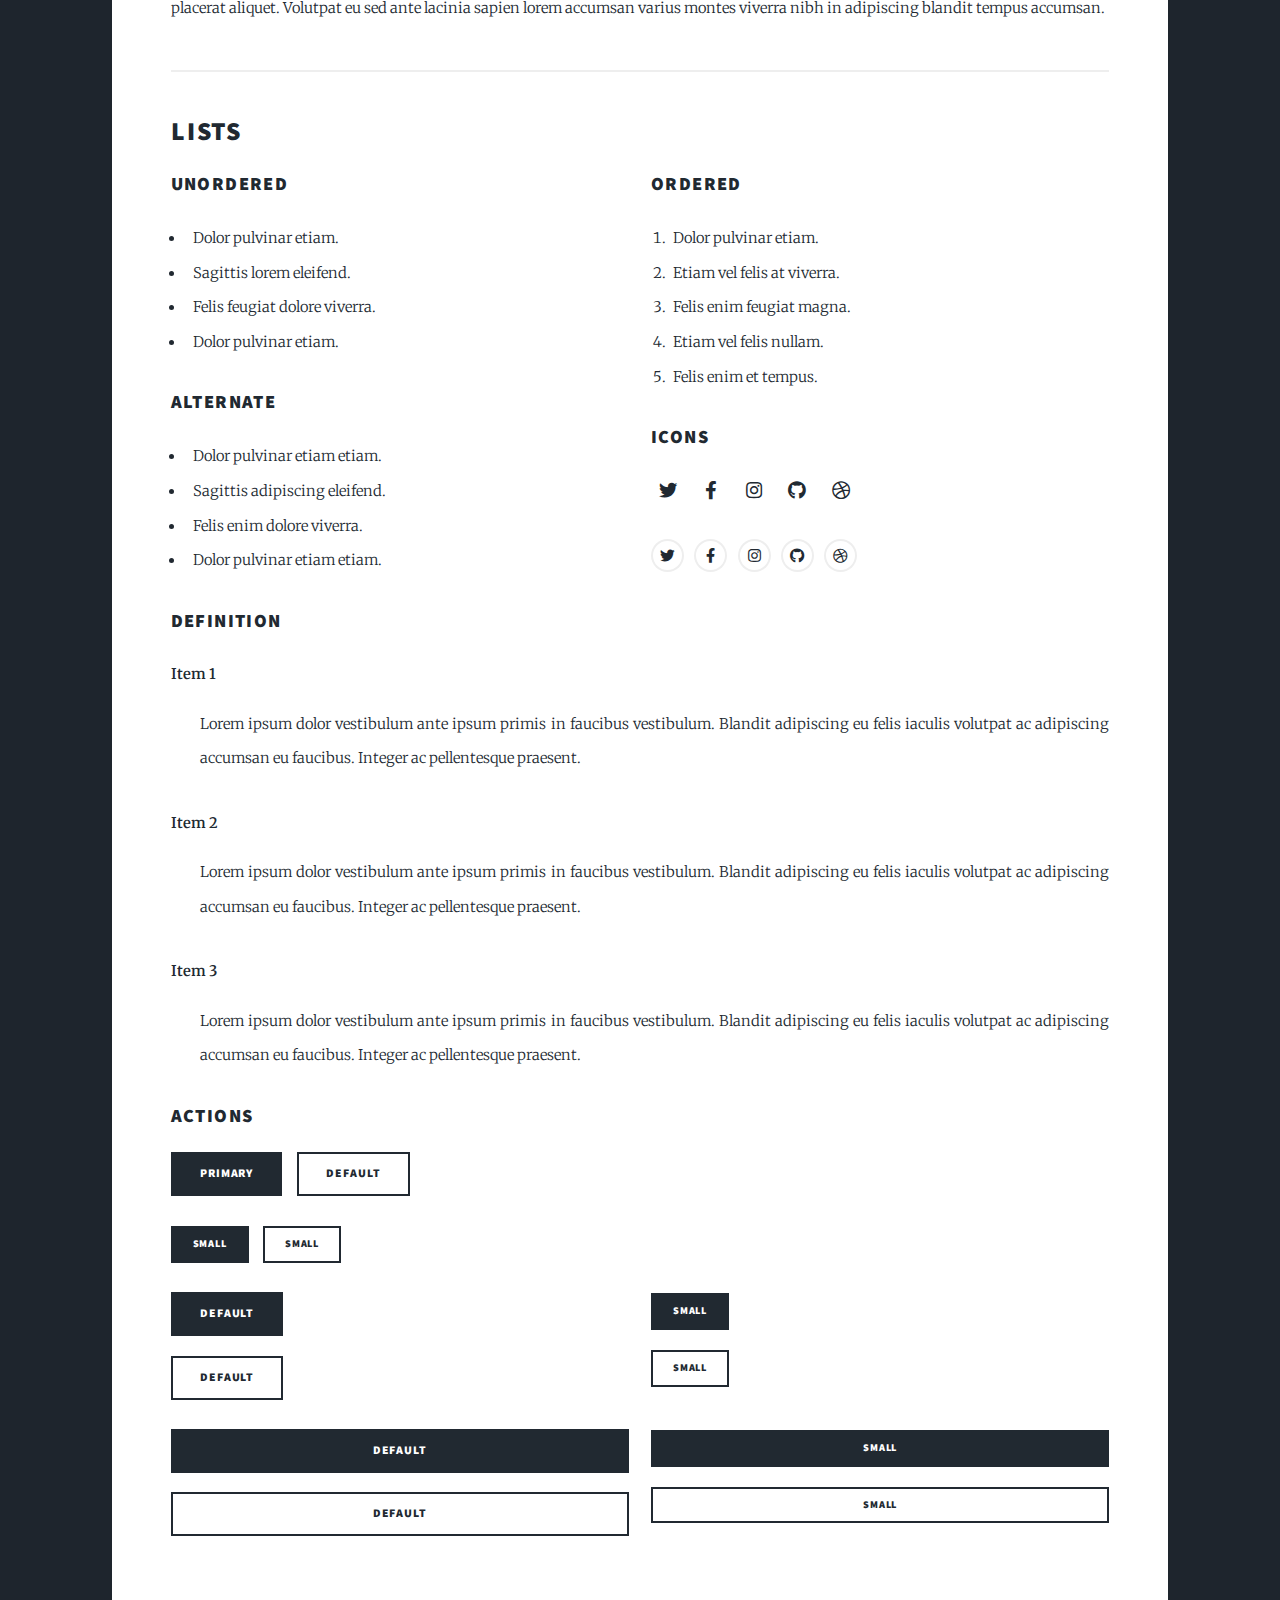
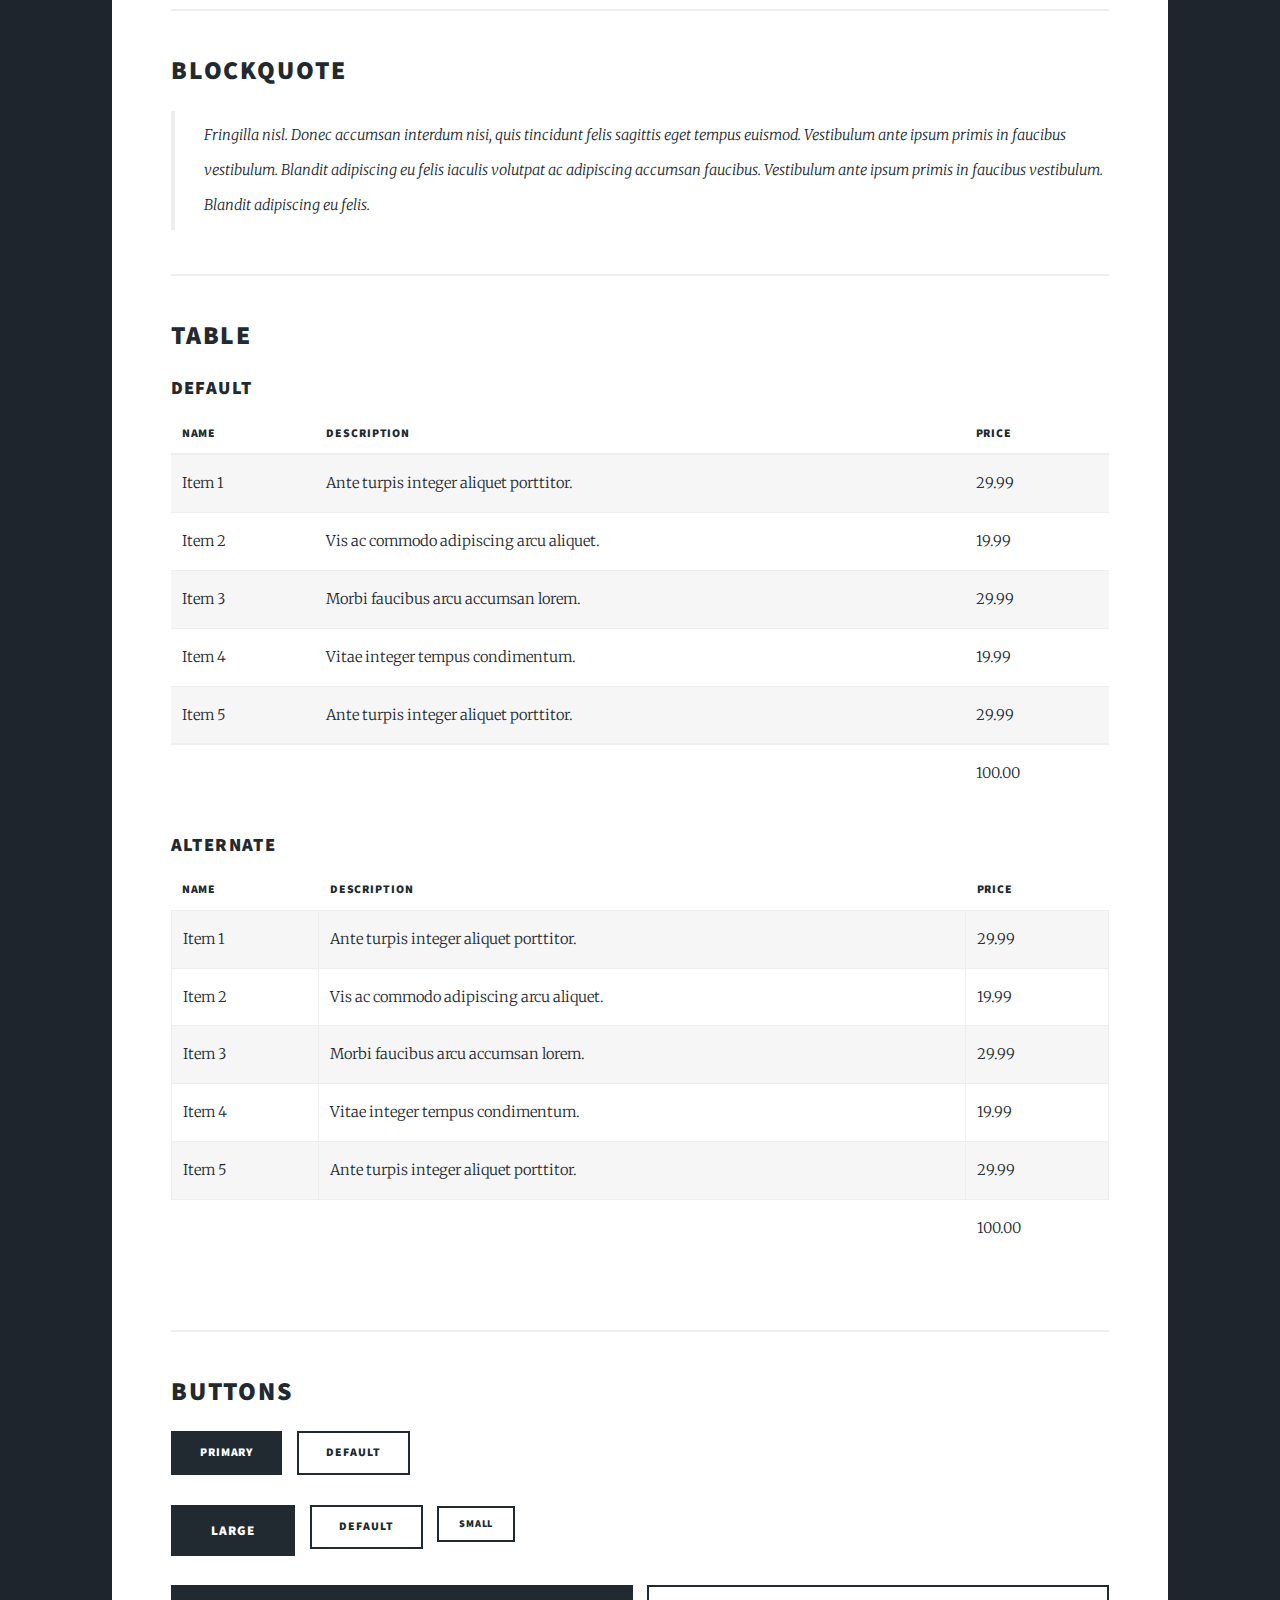
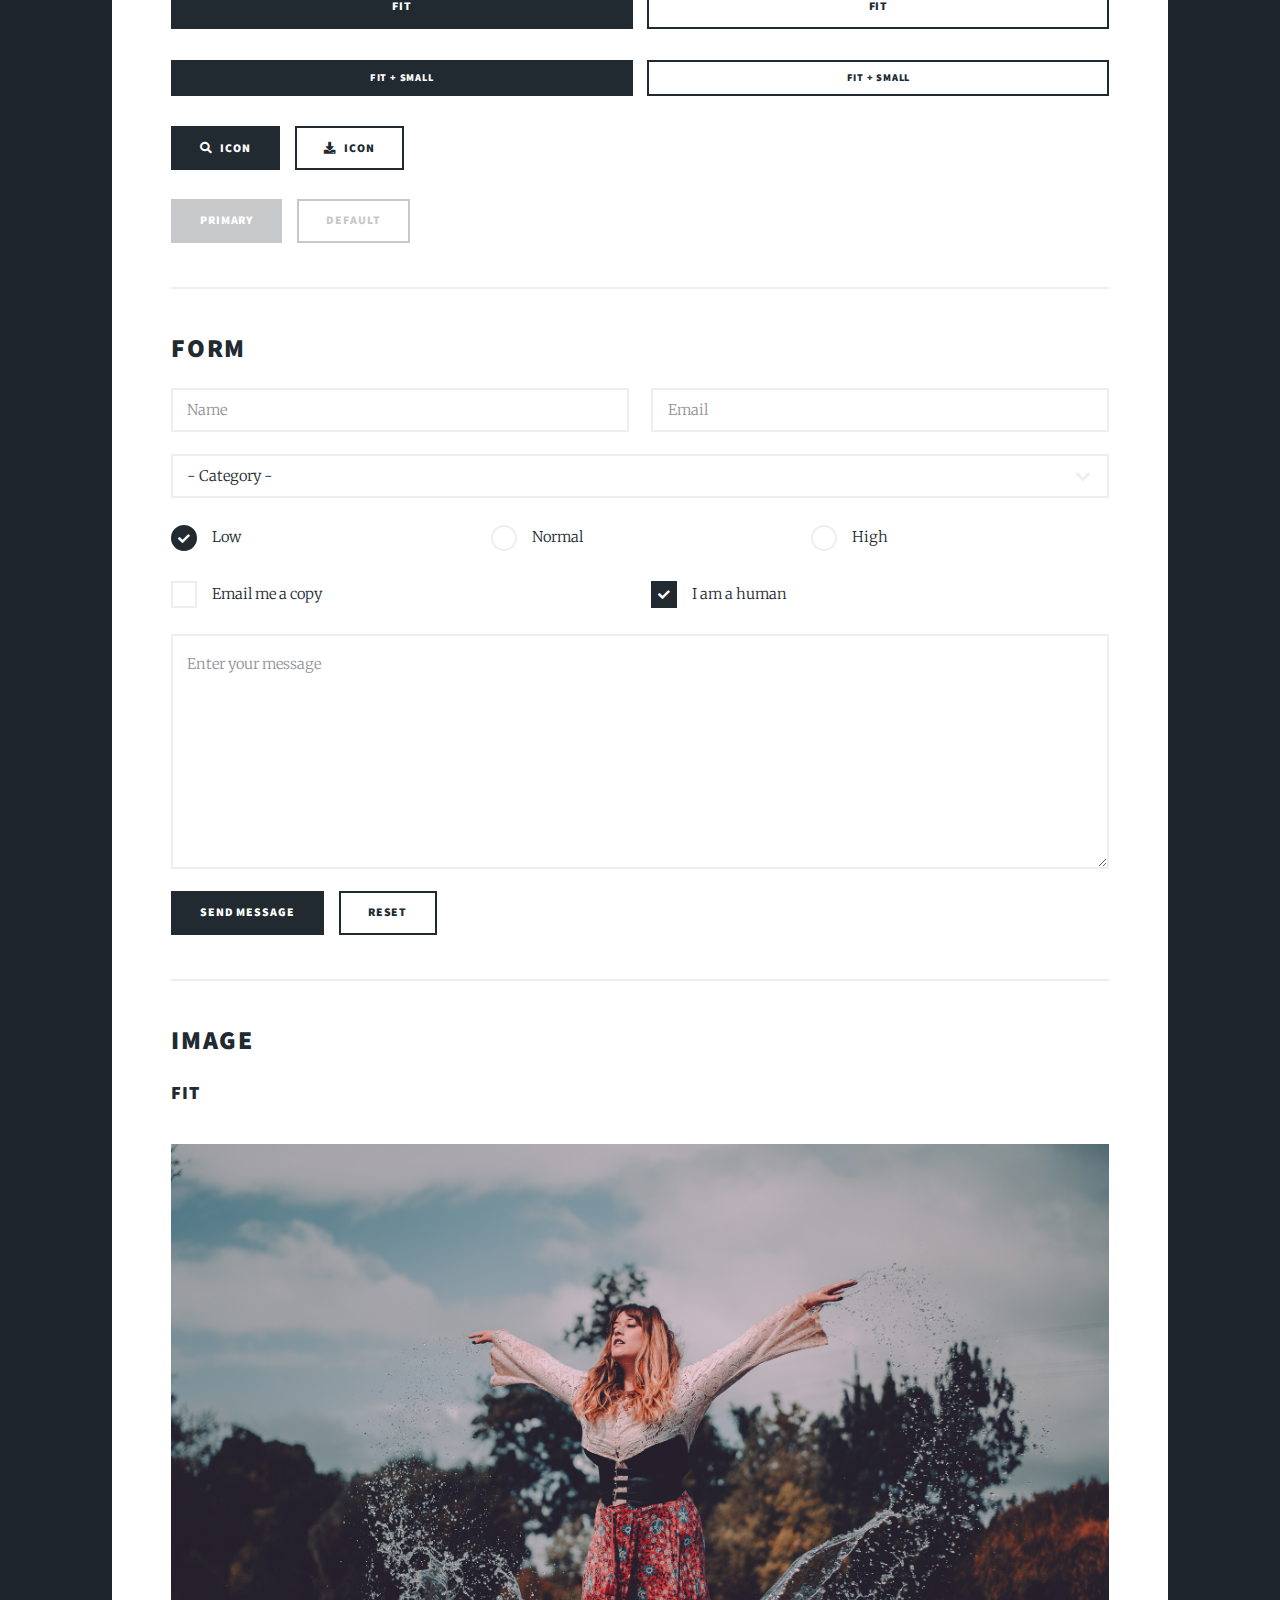
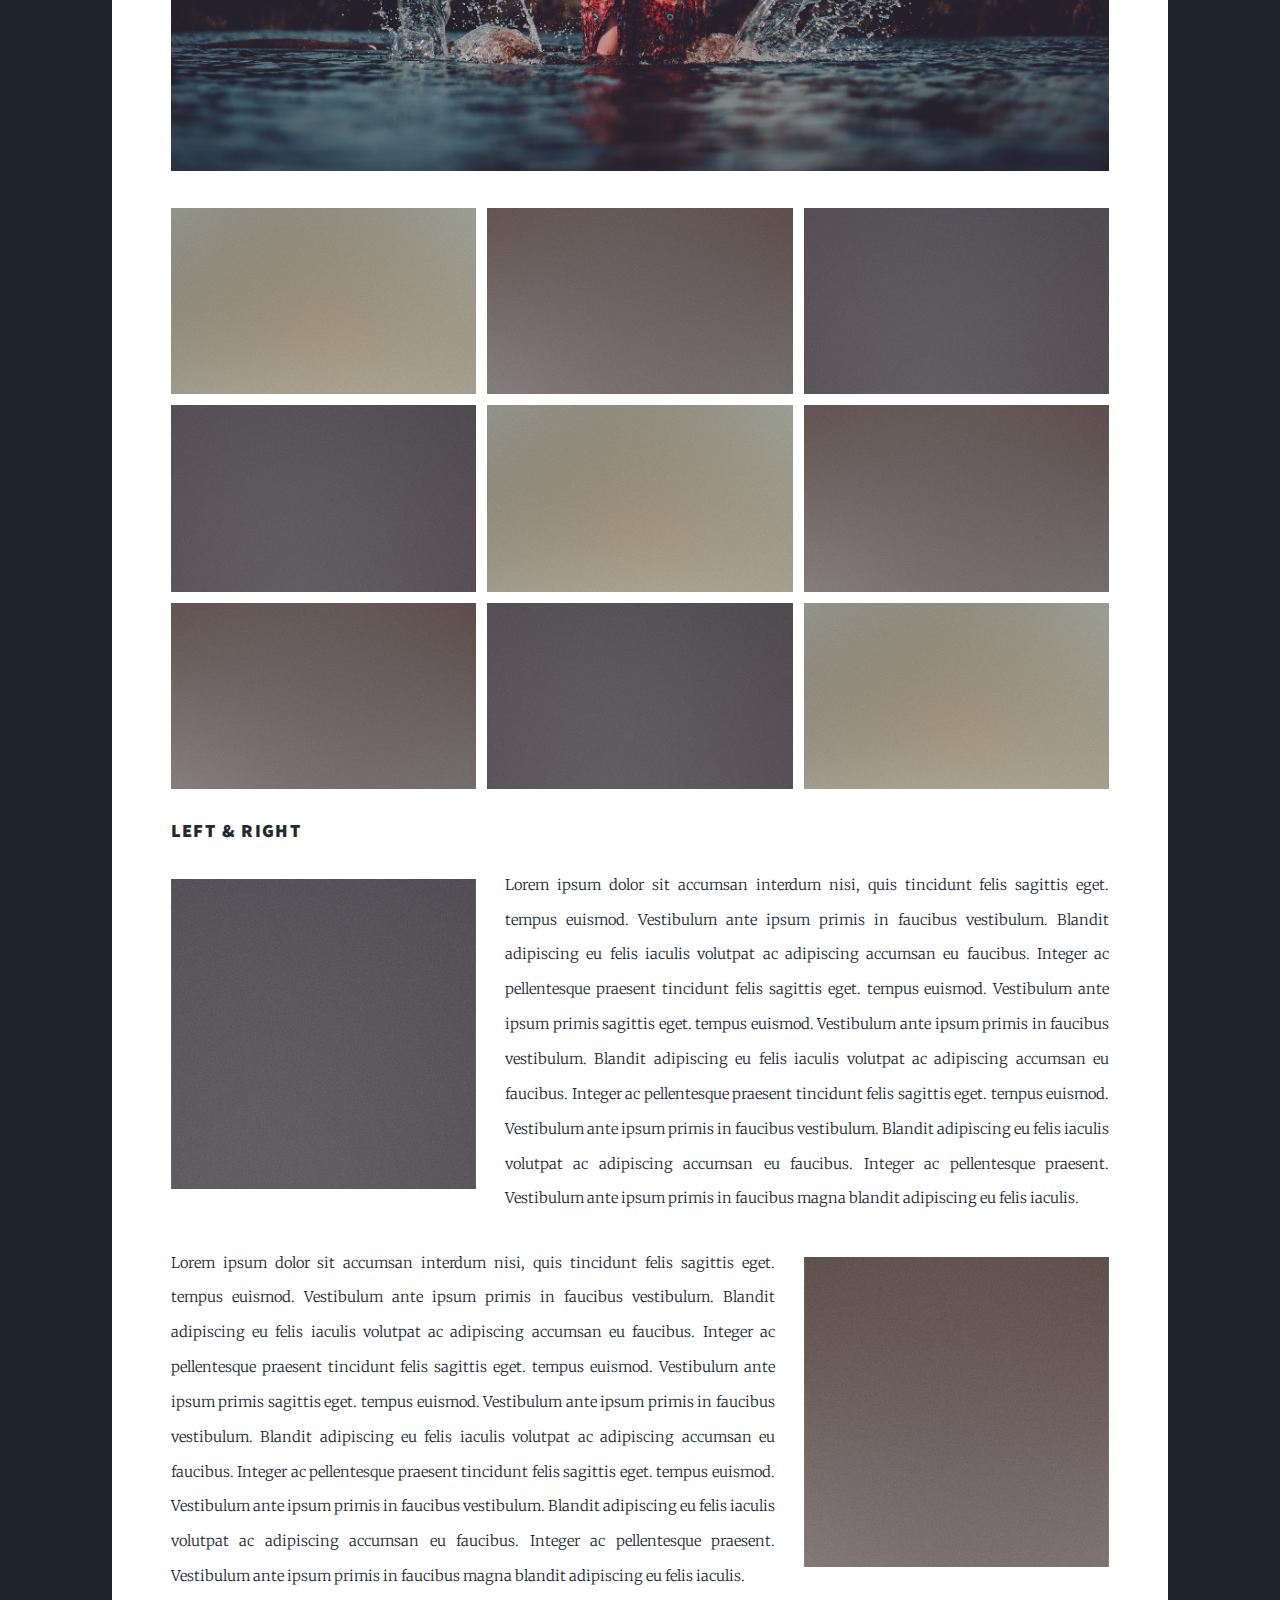
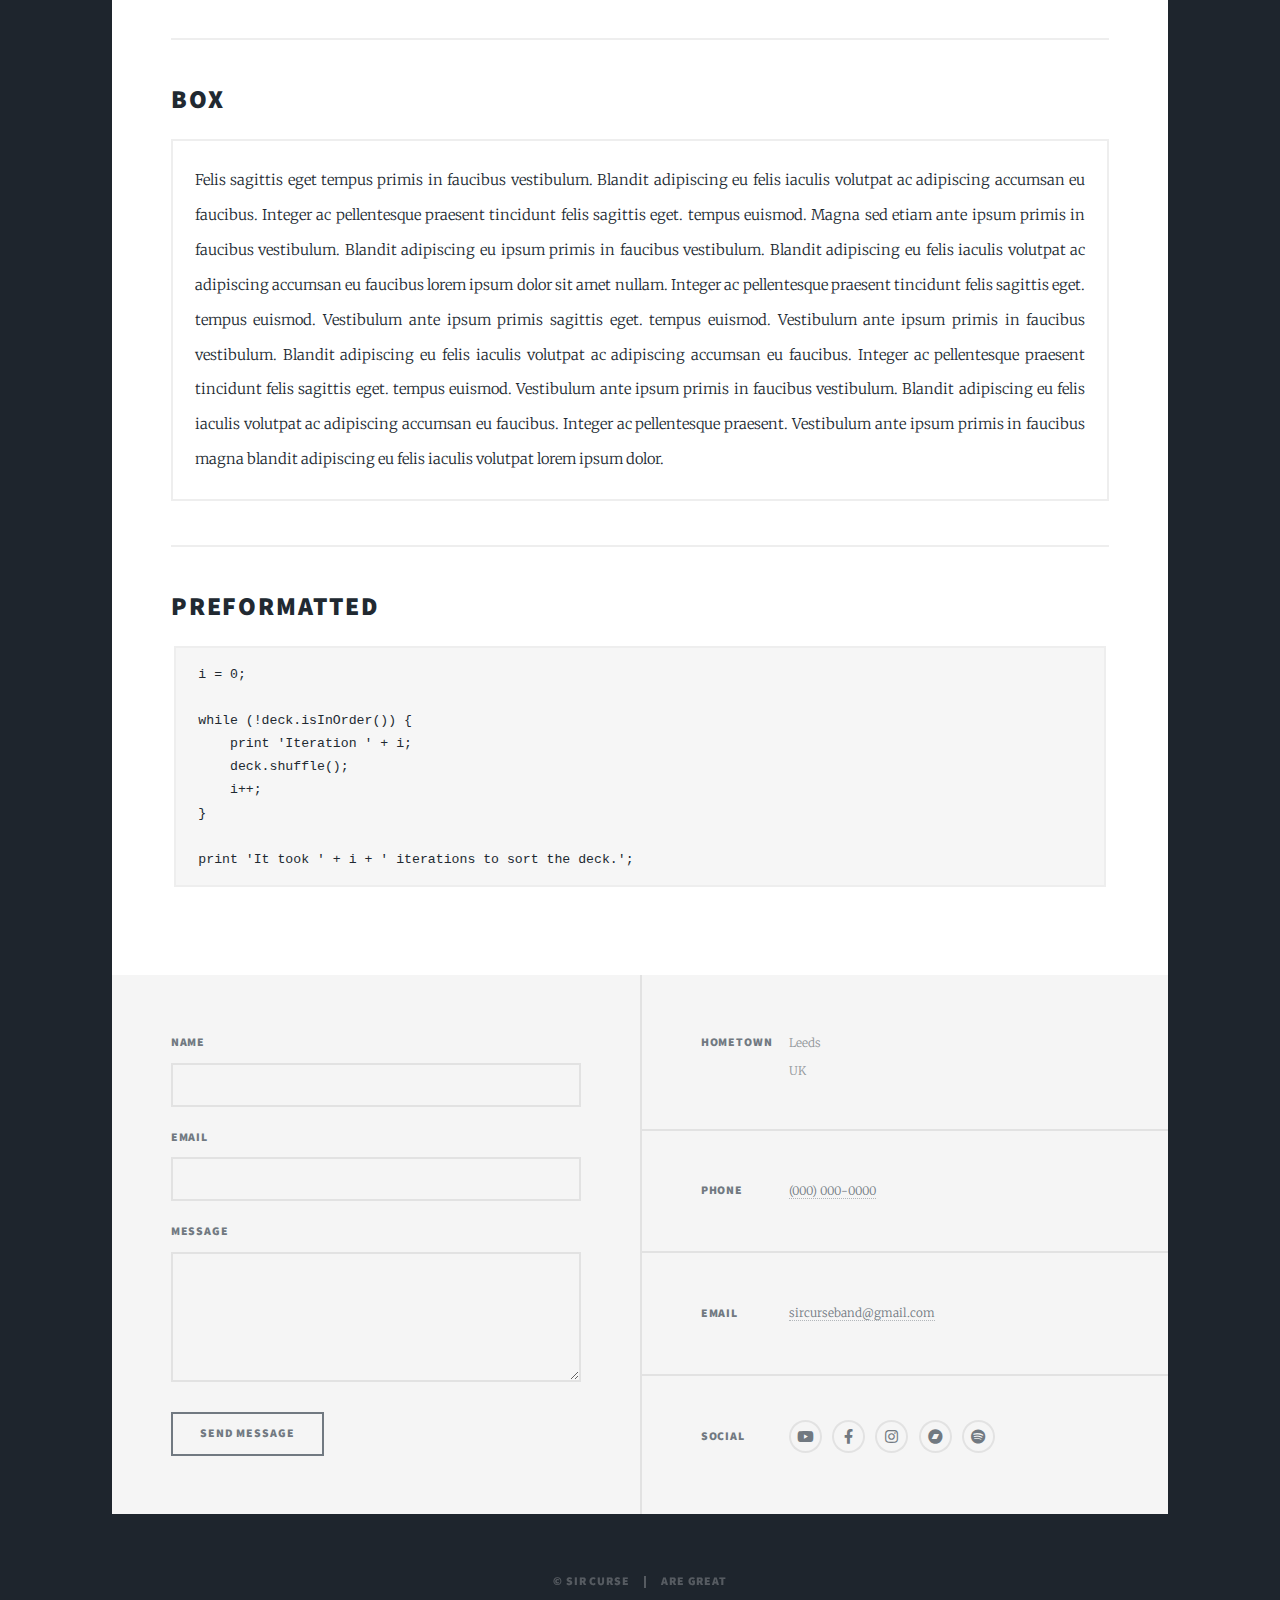
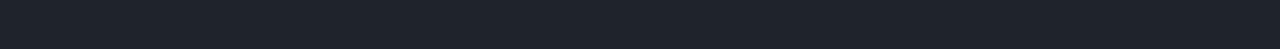
==== commit 06743fcf: "added images" ====
--- a/elements.html
+++ b/elements.html
@@ -329,10 +329,10 @@
 											<div class="col-12">
 												<select name="demo-category" id="demo-category">
 													<option value="">- Category -</option>
-													<option value="1">Manufacturing</option>
-													<option value="1">Shipping</option>
-													<option value="1">Administration</option>
-													<option value="1">Human Resources</option>
+													<option value="1">Bookings</option>
+													<option value="1">Mystery</option>
+													<option value="1">Hate Mail</option>
+													<option value="1">Fan Mail</option>
 												</select>
 											</div>
 											<!-- Break -->
@@ -450,9 +450,9 @@
 						</section>
 						<section class="split contact">
 							<section class="alt">
-								<h3>Address</h3>
-								<p>1234 Somewhere Road #87257<br />
-								Nashville, TN 00000-0000</p>
+								<h3>Hometown</h3>
+								<p>Leeds<br />
+								UK</p>
 							</section>
 							<section>
 								<h3>Phone</h3>
@@ -460,15 +460,16 @@
 							</section>
 							<section>
 								<h3>Email</h3>
-								<p><a href="#">info@untitled.tld</a></p>
+								<p><a href="#">sircurseband@gmail.com</a></p>
 							</section>
 							<section>
 								<h3>Social</h3>
 								<ul class="icons alt">
-									<li><a href="#" class="icon brands alt fa-twitter"><span class="label">Twitter</span></a></li>
-									<li><a href="#" class="icon brands alt fa-facebook-f"><span class="label">Facebook</span></a></li>
-									<li><a href="#" class="icon brands alt fa-instagram"><span class="label">Instagram</span></a></li>
-									<li><a href="#" class="icon brands alt fa-github"><span class="label">GitHub</span></a></li>
+									<li><a href="https://www.youtube.com/channel/UCI7M1BX2xQZOenlOyiiSI9A" class="icon brands fa-youtube"><span class="label">YouTube</span></a></li>
+									<li><a href="https://www.facebook.com/SirCurseBand" class="icon brands fa-facebook-f"><span class="label">Facebook</span></a></li>
+									<li><a href="https://www.instagram.com/sircurseband/" class="icon brands fa-instagram"><span class="label">Instagram</span></a></li>
+									<li><a href="https://sircurse.bandcamp.com" class="icon brands fa-bandcamp"><span class="label">Bandcamp</span></a></li>
+									<li><a href="https://open.spotify.com/artist/56k5F2qC0S7BKOSHir0Hhb" class="icon brands fa-spotify"><span class="label">Spotify</span></a></li>
 								</ul>
 							</section>
 						</section>
@@ -476,7 +477,7 @@
 
 				<!-- Copyright -->
 					<div id="copyright">
-						<ul><li>&copy; Untitled</li><li>Design: <a href="https://html5up.net">HTML5 UP</a></li></ul>
+						<ul><li>&copy; Sir Curse</li><li>are great</a></li></ul>
 					</div>
 
 			</div>
--- a/assets/css/main.css
+++ b/assets/css/main.css
@@ -292,7 +292,7 @@
 
 		a:hover {
 			border-bottom-color: transparent;
-			color: #18bfef !important;
+			color: #760C00 !important;
 		}
 
 	strong, b {
@@ -2209,8 +2209,8 @@
 		input[type="button"]:hover,
 		button:hover,
 		.button:hover {
-			box-shadow: inset 0 0 0 2px #18bfef;
-			color: #18bfef !important;
+			box-shadow: inset 0 0 0 2px #760C00;
+			color: #760C00 !important;
 		}
 
 		input[type="submit"].primary,
@@ -2228,7 +2228,7 @@
 			input[type="button"].primary:hover,
 			button.primary:hover,
 			.button.primary:hover {
-				background-color: #18bfef;
+				background-color: #760C00;
 			}
 
 /* Form */
@@ -2485,7 +2485,7 @@
 		input[type="email"]:focus,
 		select:focus,
 		textarea:focus {
-			border-color: #18bfef;
+			border-color: #760C00;
 		}
 
 	select {
@@ -2520,7 +2520,7 @@
 
 	input[type="checkbox"]:focus + label:before,
 	input[type="radio"]:focus + label:before {
-		border-color: #18bfef;
+		border-color: #760C00;
 	}
 
 	::-webkit-input-placeholder {
@@ -2884,7 +2884,7 @@
 	}
 
 	ul.icons li a.icon:hover:before {
-		color: #18bfef;
+		color: #760C00;
 	}
 
 	ul.icons.alt li .icon:before {
@@ -2892,7 +2892,7 @@
 	}
 
 	ul.icons.alt li a.icon:hover:before {
-		box-shadow: inset 0 0 0 2px #18bfef;
+		box-shadow: inset 0 0 0 2px #760C00;
 	}
 
 /* Section/Article */
@@ -3191,14 +3191,14 @@
 	}
 
 		.pagination a:hover {
-			color: #18bfef !important;
-			border-color: #18bfef;
+			color: #760C00 !important;
+			border-color: #760C00;
 			z-index: 1;
 		}
 
 			.pagination a:hover + a,
 			.pagination a:hover + span {
-				border-left-color: #18bfef;
+				border-left-color: #760C00;
 			}
 
 		.pagination a.active {
@@ -3318,7 +3318,7 @@
 
 			#intro a:hover {
 				border-bottom-color: transparent;
-				color: #18bfef !important;
+				color: #760C00 !important;
 			}
 
 		#intro strong, #intro b {
@@ -3357,8 +3357,8 @@
 			#intro input[type="button"]:hover,
 			#intro button:hover,
 			#intro .button:hover {
-				box-shadow: inset 0 0 0 2px #18bfef;
-				color: #18bfef !important;
+				box-shadow: inset 0 0 0 2px #760C00;
+				color: #760C00 !important;
 			}
 
 			#intro input[type="submit"].primary,
@@ -3376,7 +3376,7 @@
 				#intro input[type="button"].primary:hover,
 				#intro button.primary:hover,
 				#intro .button.primary:hover {
-					background-color: #18bfef;
+					background-color: #760C00;
 				}
 
 		#intro h1 {
@@ -3527,7 +3527,7 @@
 
 			#header a:hover {
 				border-bottom-color: transparent;
-				color: #18bfef !important;
+				color: #760C00 !important;
 			}
 
 		#header strong, #header b {
@@ -3571,8 +3571,8 @@
 		}
 
 			#header .logo:hover {
-				border-color: #18bfef !important;
-				color: #18bfef !important;
+				border-color: #760C00 !important;
+				color: #760C00 !important;
 			}
 
 		@media screen and (max-width: 980px) {
@@ -3626,7 +3626,7 @@
 		}
 
 		#nav ul.icons li a.icon:hover:before {
-			color: #18bfef;
+			color: #760C00;
 		}
 
 		#nav ul.icons.alt li .icon:before {
@@ -3634,7 +3634,7 @@
 		}
 
 		#nav ul.icons.alt li a.icon:hover:before {
-			box-shadow: inset 0 0 0 2px #18bfef;
+			box-shadow: inset 0 0 0 2px #760C00;
 		}
 
 		#nav input, #nav select, #nav textarea {
@@ -3648,7 +3648,7 @@
 
 			#nav a:hover {
 				border-bottom-color: transparent;
-				color: #18bfef !important;
+				color: #760C00 !important;
 			}
 
 		#nav strong, #nav b {
@@ -3724,7 +3724,7 @@
 					}
 
 						#nav ul.links li.active a:hover {
-							color: #18bfef !important;
+							color: #760C00 !important;
 						}
 
 		#nav ul.icons {
@@ -3968,7 +3968,7 @@
 
 			#footer a:hover {
 				border-bottom-color: transparent;
-				color: #18bfef !important;
+				color: #760C00 !important;
 			}
 
 		#footer strong, #footer b {
@@ -4011,8 +4011,8 @@
 			#footer input[type="button"]:hover,
 			#footer button:hover,
 			#footer .button:hover {
-				box-shadow: inset 0 0 0 2px #18bfef;
-				color: #18bfef !important;
+				box-shadow: inset 0 0 0 2px #760C00;
+				color: #760C00 !important;
 			}
 
 			#footer input[type="submit"].primary,
@@ -4030,7 +4030,7 @@
 				#footer input[type="button"].primary:hover,
 				#footer button.primary:hover,
 				#footer .button.primary:hover {
-					background-color: #18bfef;
+					background-color: #760C00;
 				}
 
 		#footer label {
@@ -4050,7 +4050,7 @@
 			#footer input[type="email"]:focus,
 			#footer select:focus,
 			#footer textarea:focus {
-				border-color: #18bfef;
+				border-color: #760C00;
 			}
 
 		#footer select {
@@ -4085,7 +4085,7 @@
 
 		#footer input[type="checkbox"]:focus + label:before,
 		#footer input[type="radio"]:focus + label:before {
-			border-color: #18bfef;
+			border-color: #760C00;
 		}
 
 		#footer ::-webkit-input-placeholder {
@@ -4113,7 +4113,7 @@
 		}
 
 		#footer ul.icons li a.icon:hover:before {
-			color: #18bfef;
+			color: #760C00;
 		}
 
 		#footer ul.icons.alt li .icon:before {
@@ -4121,7 +4121,7 @@
 		}
 
 		#footer ul.icons.alt li a.icon:hover:before {
-			box-shadow: inset 0 0 0 2px #18bfef;
+			box-shadow: inset 0 0 0 2px #760C00;
 		}
 
 		#footer header.major .date:before, #footer header.major .date:after {
@@ -4161,14 +4161,14 @@
 		}
 
 			#footer .pagination a:hover {
-				color: #18bfef !important;
-				border-color: #18bfef;
+				color: #760C00 !important;
+				border-color: #760C00;
 				z-index: 1;
 			}
 
 				#footer .pagination a:hover + a,
 				#footer .pagination a:hover + span {
-					border-left-color: #18bfef;
+					border-left-color: #760C00;
 				}
 
 			#footer .pagination a.active {
@@ -4405,7 +4405,7 @@
 
 			#copyright a:hover {
 				border-bottom-color: transparent;
-				color: #18bfef !important;
+				color: #760C00 !important;
 			}
 
 		#copyright strong, #copyright b {
